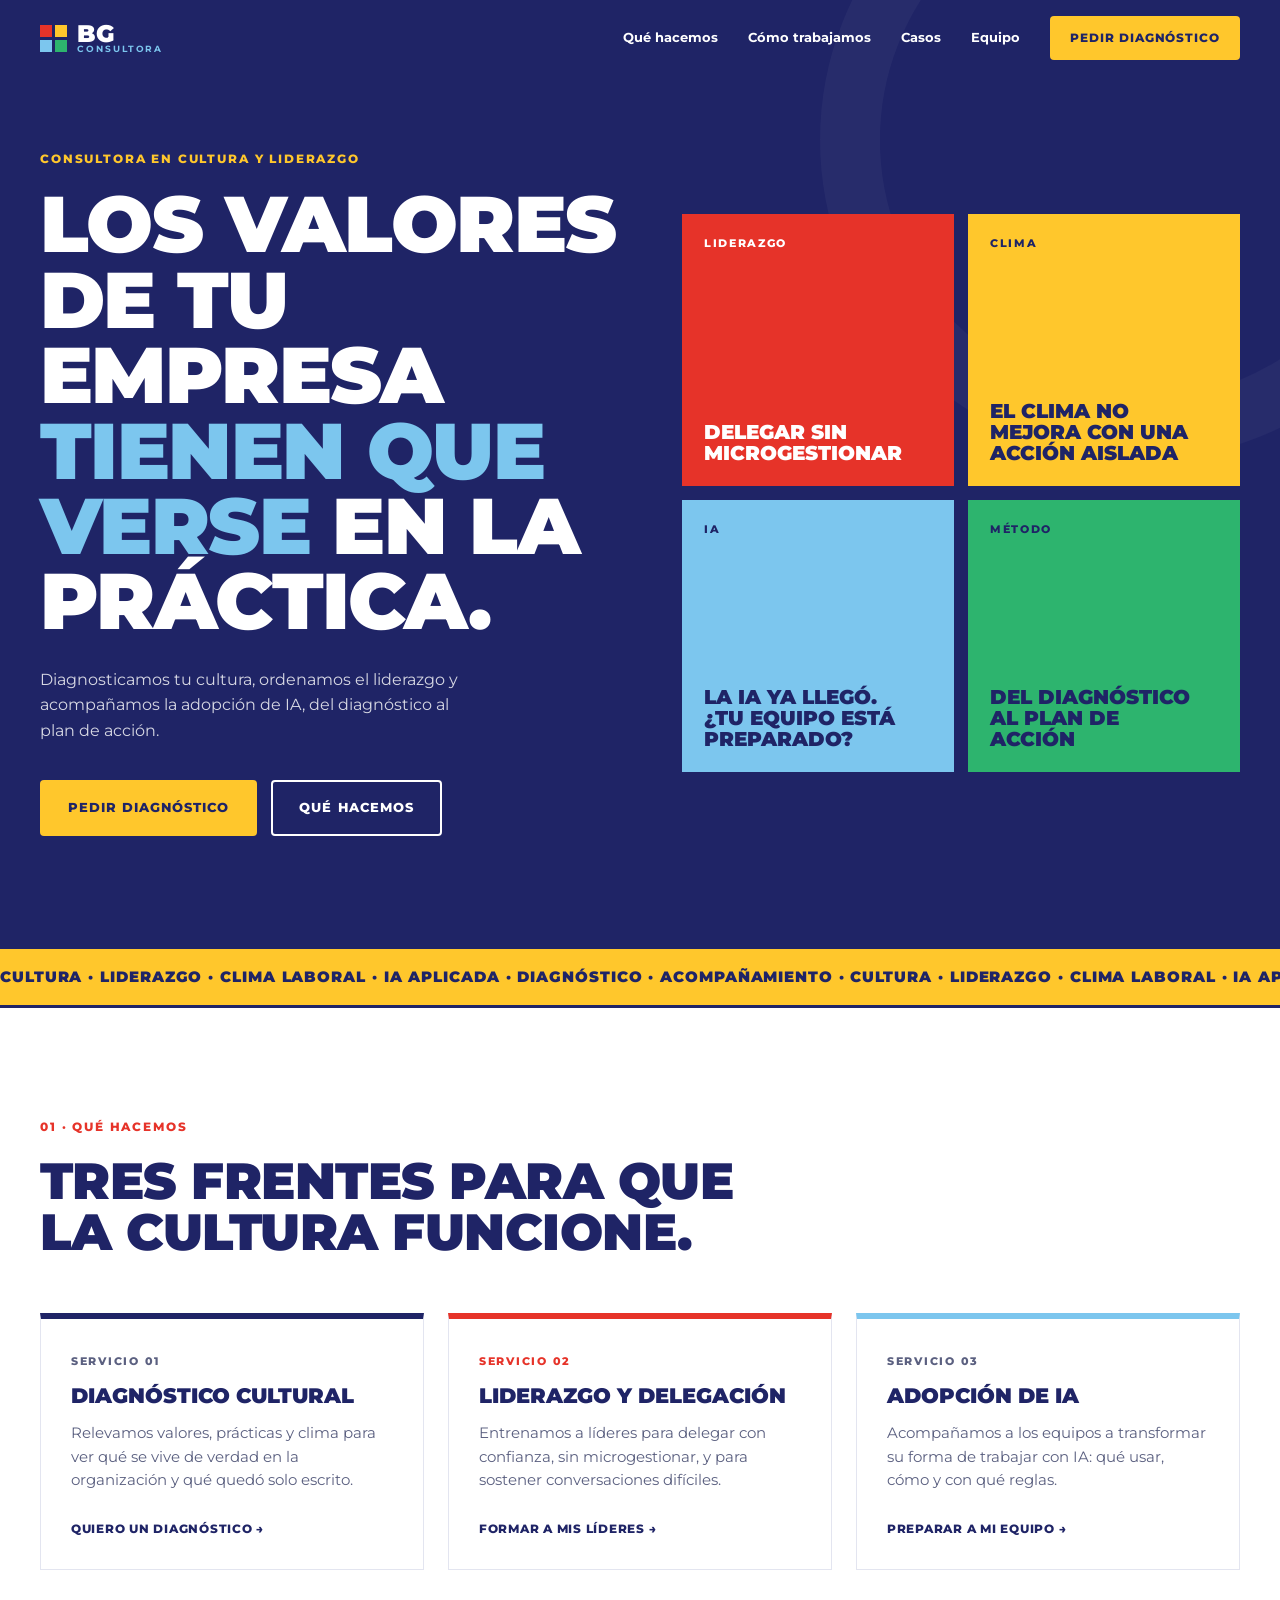
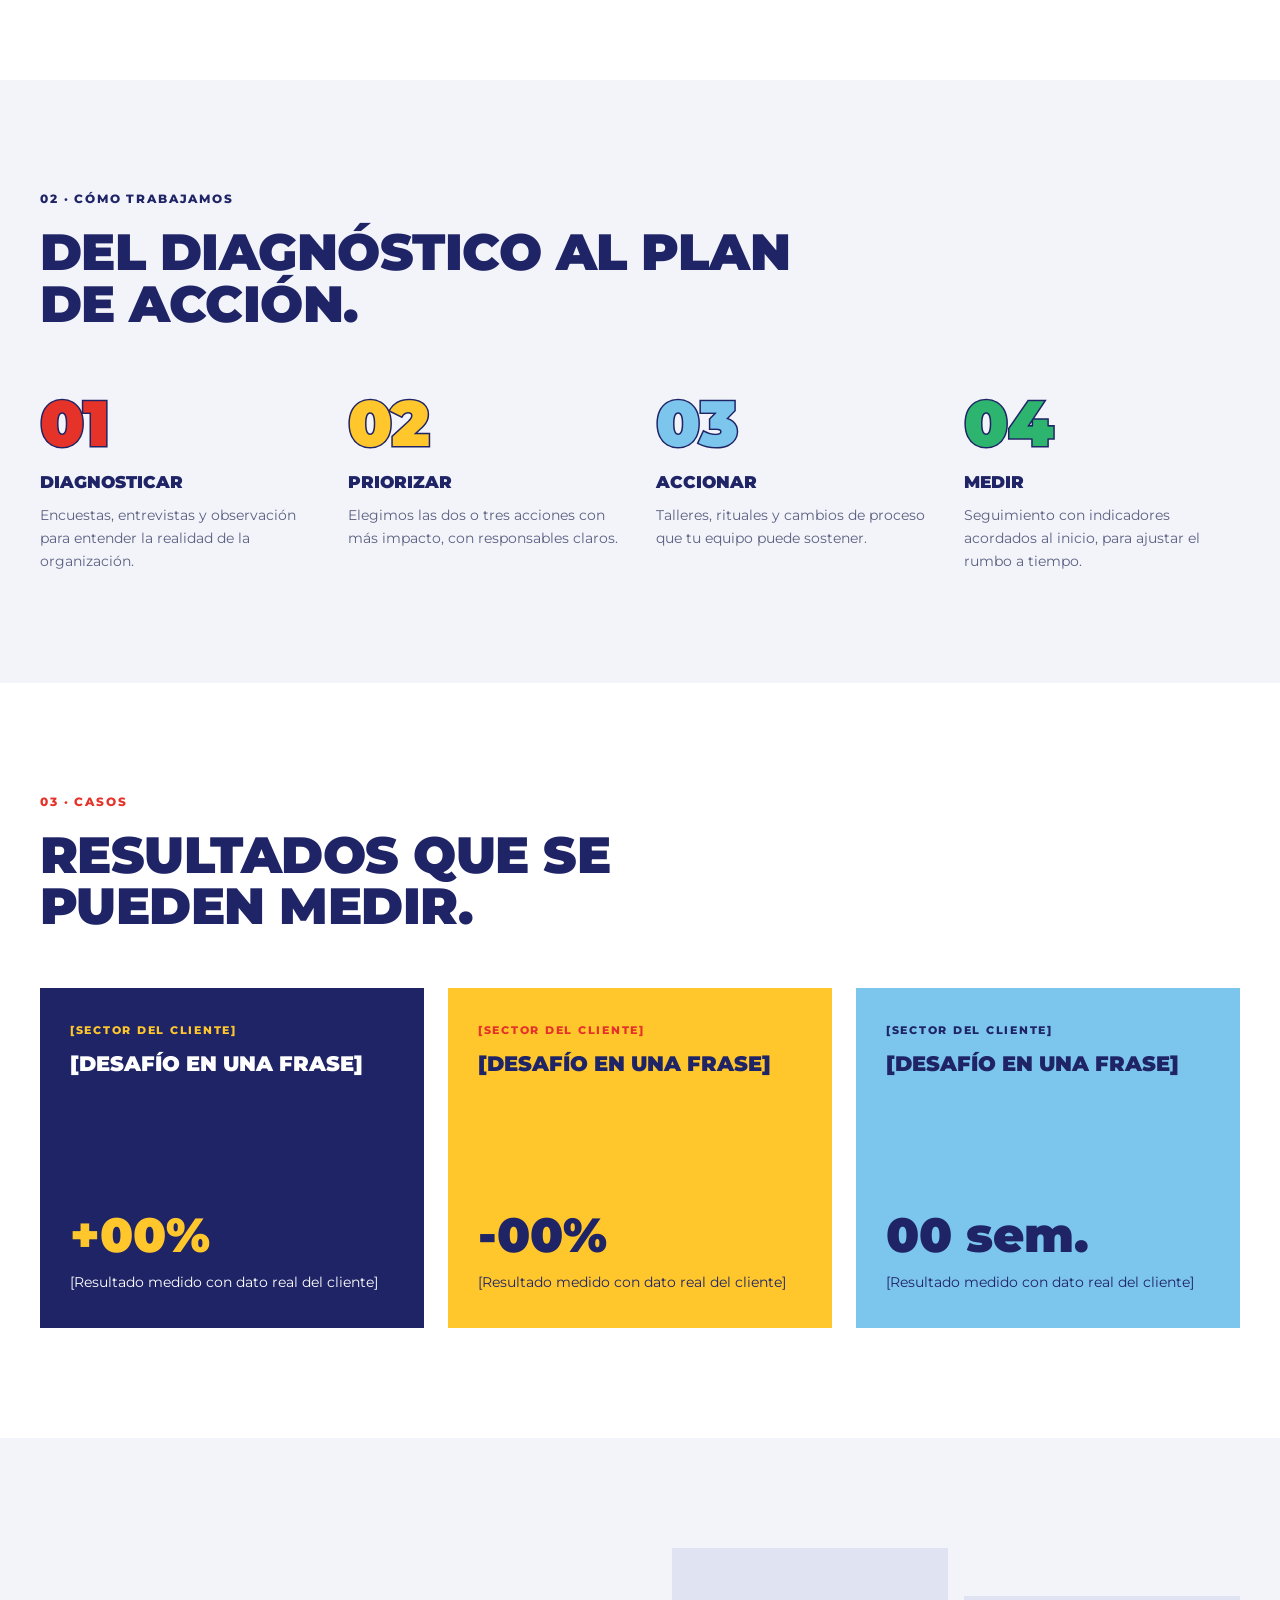
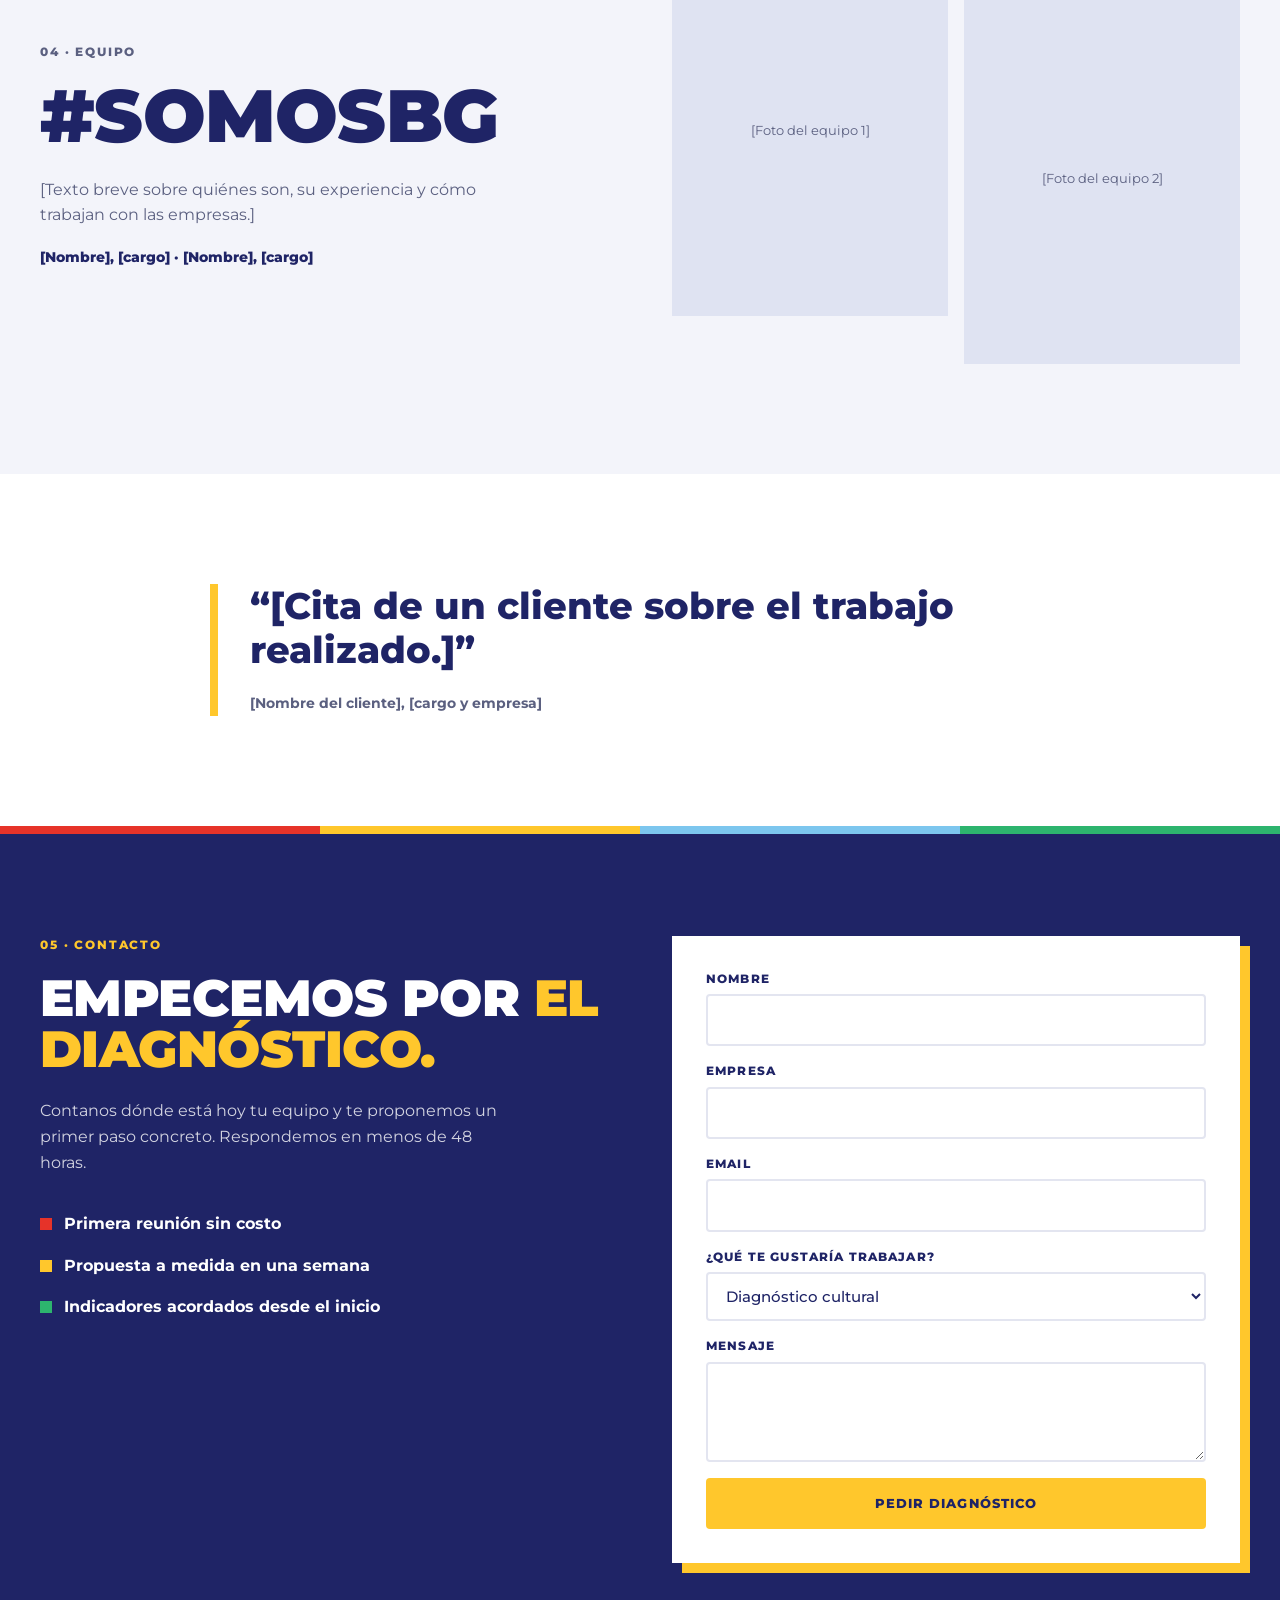
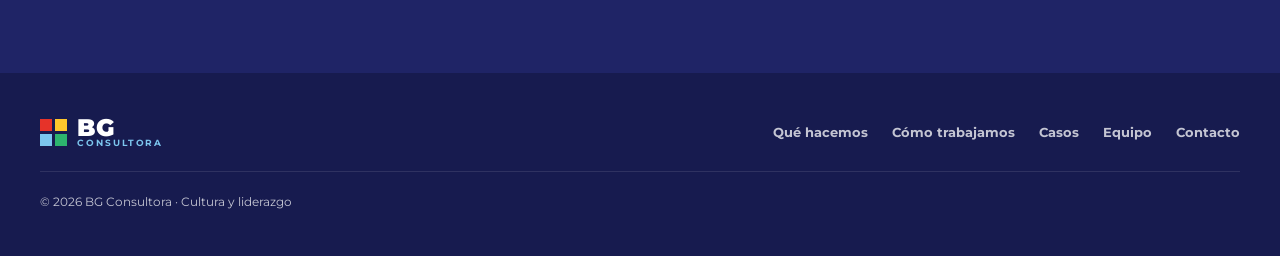
==== index.html @ 2b496115 "Agregar landing de BG Consultora Co-Authored-By: Claude Opus 5.5 <noreply@anthropic.com> Claude-Sess" ====
<!doctype html>
<html lang="es">
<head>
<meta charset="utf-8">
<meta name="viewport" content="width=device-width, initial-scale=1">
<title>BG Consultora · Cultura y Liderazgo</title>
<meta name="description" content="Diagnosticamos tu cultura, ordenamos el liderazgo y acompañamos la adopción de IA, del diagnóstico al plan de acción.">
<link rel="preconnect" href="https://fonts.googleapis.com">
<link rel="preconnect" href="https://fonts.gstatic.com" crossorigin>
<link href="https://fonts.googleapis.com/css2?family=Montserrat:wght@400;500;600;700;800;900&display=swap" rel="stylesheet">
<link rel="stylesheet" href="styles.css">
</head>
<body>

<header class="nav" id="nav">
  <div class="wrap nav__inner">
    <a href="#top" class="logo" aria-label="BG Consultora, inicio">
      <span class="logo__mark"><i class="r"></i><i class="y"></i><i class="b"></i><i class="g"></i></span>
      <span class="logo__text">BG<small>consultora</small></span>
    </a>
    <nav class="nav__links" id="menu">
      <a href="#servicios">Qué hacemos</a>
      <a href="#metodo">Cómo trabajamos</a>
      <a href="#casos">Casos</a>
      <a href="#equipo">Equipo</a>
      <a href="#contacto" class="btn btn--yellow btn--sm">Pedir diagnóstico</a>
    </nav>
    <button class="nav__toggle" id="toggle" aria-label="Abrir menú" aria-expanded="false"><span></span><span></span></button>
  </div>
</header>

<main id="top">

  <!-- HERO -->
  <section class="hero">
    <div class="wrap hero__grid">
      <div class="hero__copy">
        <p class="eyebrow eyebrow--yellow reveal">Consultora en cultura y liderazgo</p>
        <h1 class="hero__title reveal">Los valores de tu empresa <span class="sky">tienen que verse</span> en la práctica.</h1>
        <p class="hero__lead reveal">Diagnosticamos tu cultura, ordenamos el liderazgo y acompañamos la adopción de IA, del diagnóstico al plan de acción.</p>
        <div class="hero__ctas reveal">
          <a href="#contacto" class="btn btn--yellow">Pedir diagnóstico</a>
          <a href="#servicios" class="btn btn--ghost">Qué hacemos</a>
        </div>
      </div>
      <div class="tiles">
        <a href="#servicios" class="tile tile--red reveal"><span class="tile__tag">Liderazgo</span><strong>Delegar sin microgestionar</strong></a>
        <a href="#servicios" class="tile tile--yellow reveal"><span class="tile__tag">Clima</span><strong>El clima no mejora con una acción aislada</strong></a>
        <a href="#servicios" class="tile tile--sky reveal"><span class="tile__tag">IA</span><strong>La IA ya llegó. ¿Tu equipo está preparado?</strong></a>
        <a href="#metodo" class="tile tile--green reveal"><span class="tile__tag">Método</span><strong>Del diagnóstico al plan de acción</strong></a>
      </div>
    </div>
  </section>

  <!-- MARQUEE -->
  <div class="marquee" aria-hidden="true">
    <div class="marquee__track">
      <span>Cultura · Liderazgo · Clima laboral · IA aplicada · Diagnóstico · Acompañamiento ·&nbsp;</span>
      <span>Cultura · Liderazgo · Clima laboral · IA aplicada · Diagnóstico · Acompañamiento ·&nbsp;</span>
      <span>Cultura · Liderazgo · Clima laboral · IA aplicada · Diagnóstico · Acompañamiento ·&nbsp;</span>
      <span>Cultura · Liderazgo · Clima laboral · IA aplicada · Diagnóstico · Acompañamiento ·&nbsp;</span>
    </div>
  </div>

  <!-- SERVICIOS -->
  <section class="section" id="servicios">
    <div class="wrap">
      <p class="eyebrow eyebrow--red reveal">01 · Qué hacemos</p>
      <h2 class="h2 reveal">Tres frentes para que<br>la cultura funcione.</h2>
      <div class="services">
        <article class="service service--navy reveal">
          <span class="service__num">Servicio 01</span>
          <h3>Diagnóstico cultural</h3>
          <p>Relevamos valores, prácticas y clima para ver qué se vive de verdad en la organización y qué quedó solo escrito.</p>
          <a href="#contacto" class="service__link">Quiero un diagnóstico →</a>
        </article>
        <article class="service service--red reveal">
          <span class="service__num">Servicio 02</span>
          <h3>Liderazgo y delegación</h3>
          <p>Entrenamos a líderes para delegar con confianza, sin microgestionar, y para sostener conversaciones difíciles.</p>
          <a href="#contacto" class="service__link">Formar a mis líderes →</a>
        </article>
        <article class="service service--sky reveal">
          <span class="service__num">Servicio 03</span>
          <h3>Adopción de IA</h3>
          <p>Acompañamos a los equipos a transformar su forma de trabajar con IA: qué usar, cómo y con qué reglas.</p>
          <a href="#contacto" class="service__link">Preparar a mi equipo →</a>
        </article>
      </div>
    </div>
  </section>

  <!-- MÉTODO -->
  <section class="section section--tint" id="metodo">
    <div class="wrap">
      <p class="eyebrow eyebrow--navy reveal">02 · Cómo trabajamos</p>
      <h2 class="h2 reveal">Del diagnóstico al plan<br>de acción.</h2>
      <ol class="steps">
        <li class="step reveal"><span class="step__n n-red">01</span><h3>Diagnosticar</h3><p>Encuestas, entrevistas y observación para entender la realidad de la organización.</p></li>
        <li class="step reveal"><span class="step__n n-yellow">02</span><h3>Priorizar</h3><p>Elegimos las dos o tres acciones con más impacto, con responsables claros.</p></li>
        <li class="step reveal"><span class="step__n n-sky">03</span><h3>Accionar</h3><p>Talleres, rituales y cambios de proceso que tu equipo puede sostener.</p></li>
        <li class="step reveal"><span class="step__n n-green">04</span><h3>Medir</h3><p>Seguimiento con indicadores acordados al inicio, para ajustar el rumbo a tiempo.</p></li>
      </ol>
    </div>
  </section>

  <!-- CASOS -->
  <section class="section" id="casos">
    <div class="wrap">
      <p class="eyebrow eyebrow--red reveal">03 · Casos</p>
      <h2 class="h2 reveal">Resultados que se<br>pueden medir.</h2>
      <div class="cases">
        <article class="case case--navy reveal">
          <span class="case__tag">[Sector del cliente]</span>
          <h3>[Desafío en una frase]</h3>
          <p class="case__stat">+00%</p>
          <p>[Resultado medido con dato real del cliente]</p>
        </article>
        <article class="case case--yellow reveal">
          <span class="case__tag">[Sector del cliente]</span>
          <h3>[Desafío en una frase]</h3>
          <p class="case__stat">-00%</p>
          <p>[Resultado medido con dato real del cliente]</p>
        </article>
        <article class="case case--sky reveal">
          <span class="case__tag">[Sector del cliente]</span>
          <h3>[Desafío en una frase]</h3>
          <p class="case__stat">00 sem.</p>
          <p>[Resultado medido con dato real del cliente]</p>
        </article>
      </div>
    </div>
  </section>

  <!-- EQUIPO -->
  <section class="section section--tint" id="equipo">
    <div class="wrap team">
      <div class="team__copy">
        <p class="eyebrow eyebrow--red reveal">04 · Equipo</p>
        <h2 class="h2 h2--xl reveal">#SomosBG</h2>
        <p class="reveal">[Texto breve sobre quiénes son, su experiencia y cómo trabajan con las empresas.]</p>
        <p class="team__names reveal">[Nombre], [cargo] · [Nombre], [cargo]</p>
      </div>
      <div class="team__photos">
        <figure class="photo reveal"><span>[Foto del equipo 1]</span><figcaption><b>[Nombre]</b>[Cargo]</figcaption></figure>
        <figure class="photo photo--offset reveal"><span>[Foto del equipo 2]</span><figcaption><b>[Nombre]</b>[Cargo]</figcaption></figure>
      </div>
    </div>
  </section>

  <!-- CITA -->
  <section class="section quote">
    <div class="wrap wrap--narrow">
      <blockquote class="reveal">
        <p>“[Cita de un cliente sobre el trabajo realizado.]”</p>
        <cite>[Nombre del cliente], [cargo y empresa]</cite>
      </blockquote>
    </div>
  </section>

  <!-- CONTACTO -->
  <section class="cta" id="contacto">
    <div class="wrap cta__grid">
      <div>
        <p class="eyebrow eyebrow--yellow reveal">05 · Contacto</p>
        <h2 class="h2 h2--light reveal">Empecemos por <span class="yellow">el diagnóstico.</span></h2>
        <p class="cta__lead reveal">Contanos dónde está hoy tu equipo y te proponemos un primer paso concreto. Respondemos en menos de 48 horas.</p>
        <ul class="cta__list reveal">
          <li><i class="dot r"></i>Primera reunión sin costo</li>
          <li><i class="dot y"></i>Propuesta a medida en una semana</li>
          <li><i class="dot g"></i>Indicadores acordados desde el inicio</li>
        </ul>
      </div>
      <form class="form reveal" id="form">
        <label>Nombre<input name="nombre" required autocomplete="name"></label>
        <label>Empresa<input name="empresa" autocomplete="organization"></label>
        <label>Email<input type="email" name="email" required autocomplete="email"></label>
        <label>¿Qué te gustaría trabajar?
          <select name="tema">
            <option>Diagnóstico cultural</option>
            <option>Liderazgo y delegación</option>
            <option>Adopción de IA</option>
            <option>Todavía no lo sé</option>
          </select>
        </label>
        <label>Mensaje<textarea name="mensaje" rows="3"></textarea></label>
        <button class="btn btn--yellow btn--block" type="submit">Pedir diagnóstico</button>
        <p class="form__ok" id="ok" hidden>¡Gracias! Te escribimos a la brevedad.</p>
      </form>
    </div>
  </section>
</main>

<footer class="footer">
  <div class="wrap footer__inner">
    <a href="#top" class="logo logo--light">
      <span class="logo__mark"><i class="r"></i><i class="y"></i><i class="b"></i><i class="g"></i></span>
      <span class="logo__text">BG<small>consultora</small></span>
    </a>
    <nav class="footer__links">
      <a href="#servicios">Qué hacemos</a>
      <a href="#metodo">Cómo trabajamos</a>
      <a href="#casos">Casos</a>
      <a href="#equipo">Equipo</a>
      <a href="#contacto">Contacto</a>
    </nav>
    <p class="footer__copy">© <span id="y"></span> BG Consultora · Cultura y liderazgo</p>
  </div>
</footer>

<script src="main.js"></script>
</body>
</html>
---- styles.css ----
:root {
  --navy: #1f2466;
  --navy-2: #2a3080;
  --red: #e63329;
  --yellow: #ffc72c;
  --sky: #7cc6ee;
  --green: #2db46e;
  --tint: #f3f4fa;
  --ink: #1f2466;
  --muted: #5b6080;
  --line: #e3e5f0;
  --white: #fff;
  --radius: 4px;
  --font: "Montserrat", system-ui, -apple-system, "Segoe UI", sans-serif;
}

* { box-sizing: border-box; margin: 0; padding: 0; }
html { scroll-behavior: smooth; scroll-padding-top: 80px; }
body { font-family: var(--font); color: var(--ink); background: var(--white); line-height: 1.6; -webkit-font-smoothing: antialiased; }
img { max-width: 100%; display: block; }
a { color: inherit; text-decoration: none; }
ol, ul { list-style: none; }

.wrap { width: min(1200px, 100% - 32px); margin-inline: auto; }
.wrap--narrow { width: min(860px, 100% - 32px); }

/* ---------- type ---------- */
.eyebrow { font-size: .72rem; font-weight: 800; letter-spacing: .16em; text-transform: uppercase; margin-bottom: 18px; }
.eyebrow--yellow { color: var(--yellow); }
.eyebrow--red { color: var(--red); }
.eyebrow--navy { color: var(--navy); }
.h2 { font-weight: 900; text-transform: uppercase; font-size: clamp(1.9rem, 4.2vw, 3.2rem); line-height: 1; letter-spacing: -.01em; margin-bottom: 56px; }
.h2--xl { font-size: clamp(2.6rem, 6vw, 4.6rem); margin-bottom: 24px; }
.h2--light { color: var(--white); margin-bottom: 24px; }
.sky { color: var(--sky); }
.yellow { color: var(--yellow); }

/* ---------- buttons ---------- */
.btn { display: inline-flex; align-items: center; justify-content: center; gap: 8px; font-family: inherit; font-weight: 800; font-size: .8rem; letter-spacing: .08em; text-transform: uppercase; padding: 16px 26px; border: 2px solid transparent; border-radius: var(--radius); cursor: pointer; transition: transform .2s, box-shadow .2s, background .2s, color .2s; }
.btn--yellow { background: var(--yellow); color: var(--navy); }
.btn--yellow:hover { transform: translate(-3px, -3px); box-shadow: 4px 4px 0 var(--red); }
.btn--ghost { border-color: var(--white); color: var(--white); }
.btn--ghost:hover { background: var(--white); color: var(--navy); }
.btn--sm { padding: 11px 18px; font-size: .72rem; }
.btn--block { width: 100%; }

/* ---------- nav ---------- */
.nav { position: fixed; inset: 0 0 auto; z-index: 50; transition: background .3s, box-shadow .3s; }
.nav.is-scrolled { background: rgba(31, 36, 102, .96); backdrop-filter: blur(8px); box-shadow: 0 6px 24px rgba(0,0,0,.15); }
.nav__inner { display: flex; align-items: center; justify-content: space-between; height: 76px; }
.nav__links { display: flex; align-items: center; gap: 30px; }
.nav__links a:not(.btn) { color: var(--white); font-weight: 700; font-size: .82rem; position: relative; }
.nav__links a:not(.btn)::after { content: ""; position: absolute; left: 0; bottom: -6px; height: 3px; width: 0; background: var(--yellow); transition: width .25s; }
.nav__links a:not(.btn):hover::after { width: 100%; }
.nav__toggle { display: none; background: none; border: 0; width: 40px; height: 40px; cursor: pointer; position: relative; }
.nav__toggle span { position: absolute; left: 8px; right: 8px; height: 3px; background: var(--white); transition: transform .25s, top .25s; }
.nav__toggle span:first-child { top: 14px; }
.nav__toggle span:last-child { top: 23px; }
.nav__toggle[aria-expanded="true"] span:first-child { top: 18px; transform: rotate(45deg); }
.nav__toggle[aria-expanded="true"] span:last-child { top: 18px; transform: rotate(-45deg); }

/* ---------- logo ---------- */
.logo { display: inline-flex; align-items: center; gap: 10px; color: var(--white); }
.logo__mark { display: grid; grid-template-columns: repeat(2, 12px); gap: 3px; }
.logo__mark i { width: 12px; height: 12px; display: block; }
.r { background: var(--red); } .y { background: var(--yellow); } .b { background: var(--sky); } .g { background: var(--green); }
.logo__text { font-weight: 900; font-size: 1.5rem; line-height: .9; letter-spacing: -.02em; display: flex; flex-direction: column; }
.logo__text small { font-size: .55rem; font-weight: 700; letter-spacing: .22em; text-transform: uppercase; color: var(--sky); }

/* ---------- hero ---------- */
.hero { background: var(--navy); color: var(--white); padding: 150px 0 110px; position: relative; overflow: hidden; }
.hero::before { content: ""; position: absolute; right: -180px; top: -180px; width: 520px; height: 520px; border-radius: 50%; border: 60px solid rgba(255,255,255,.035); }
.hero__grid { display: grid; grid-template-columns: 1.05fr 1fr; gap: 56px; align-items: center; position: relative; }
.hero__title { font-weight: 900; text-transform: uppercase; font-size: clamp(2.6rem, 6.2vw, 5.4rem); line-height: .95; letter-spacing: -.02em; margin-bottom: 28px; }
.hero__lead { max-width: 440px; color: rgba(255,255,255,.82); font-size: 1rem; margin-bottom: 36px; }
.hero__ctas { display: flex; flex-wrap: wrap; gap: 14px; }

.tiles { display: grid; grid-template-columns: 1fr 1fr; gap: 14px; }
.tile { aspect-ratio: 1; padding: 22px; display: flex; flex-direction: column; justify-content: space-between; transition: transform .3s cubic-bezier(.2,.8,.2,1), box-shadow .3s; }
.tile:hover { transform: translate(-6px, -6px); box-shadow: 6px 6px 0 rgba(255,255,255,.9); }
.tile__tag { font-size: .66rem; font-weight: 800; letter-spacing: .16em; text-transform: uppercase; }
.tile strong { font-weight: 900; text-transform: uppercase; font-size: clamp(.95rem, 1.6vw, 1.3rem); line-height: 1.02; max-width: 15ch; }
.tile--red { background: var(--red); color: var(--white); }
.tile--yellow { background: var(--yellow); color: var(--navy); }
.tile--sky { background: var(--sky); color: var(--navy); }
.tile--green { background: var(--green); color: var(--navy); }

/* ---------- marquee ---------- */
.marquee { background: var(--yellow); color: var(--navy); overflow: hidden; padding: 16px 0; border-block: 3px solid var(--navy); }
.marquee__track { display: flex; width: max-content; animation: marquee 32s linear infinite; }
.marquee__track span { font-weight: 900; text-transform: uppercase; font-size: .95rem; letter-spacing: .06em; white-space: nowrap; }
@keyframes marquee { to { transform: translateX(-50%); } }

/* ---------- sections ---------- */
.section { padding: 110px 0; }
.section--tint { background: var(--tint); }

/* services */
.services { display: grid; grid-template-columns: repeat(3, 1fr); gap: 24px; }
.service { background: var(--white); border: 1px solid var(--line); border-top: 6px solid; padding: 34px 30px 30px; display: flex; flex-direction: column; transition: transform .3s, box-shadow .3s; }
.service:hover { transform: translateY(-6px); box-shadow: 0 18px 40px rgba(31,36,102,.12); }
.service--navy { border-top-color: var(--navy); }
.service--red { border-top-color: var(--red); }
.service--sky { border-top-color: var(--sky); }
.service__num { font-size: .68rem; font-weight: 800; letter-spacing: .16em; text-transform: uppercase; color: var(--muted); margin-bottom: 14px; }
.service--red .service__num { color: var(--red); }
.service h3 { font-weight: 900; text-transform: uppercase; font-size: 1.3rem; line-height: 1.05; margin-bottom: 16px; }
.service p { color: var(--muted); font-size: .92rem; flex: 1; }
.service__link { margin-top: 26px; font-weight: 800; font-size: .78rem; letter-spacing: .06em; text-transform: uppercase; }
.service__link:hover { color: var(--red); }

/* steps */
.steps { display: grid; grid-template-columns: repeat(4, 1fr); gap: 32px; counter-reset: s; }
.step { position: relative; padding-top: 6px; }
.step__n { display: block; font-weight: 900; font-size: clamp(3rem, 5vw, 4.4rem); line-height: 1; margin-bottom: 14px; -webkit-text-stroke: 3px var(--navy); paint-order: stroke fill; }
.n-red { color: var(--red); } .n-yellow { color: var(--yellow); } .n-sky { color: var(--sky); } .n-green { color: var(--green); }
.step h3 { font-weight: 900; text-transform: uppercase; font-size: 1.05rem; margin-bottom: 8px; }
.step p { color: var(--muted); font-size: .9rem; }

/* cases */
.cases { display: grid; grid-template-columns: repeat(3, 1fr); gap: 24px; }
.case { padding: 34px 30px; min-height: 340px; display: flex; flex-direction: column; transition: transform .3s; }
.case:hover { transform: rotate(-1deg) translateY(-6px); }
.case__tag { font-size: .68rem; font-weight: 800; letter-spacing: .16em; text-transform: uppercase; margin-bottom: 14px; }
.case h3 { font-weight: 900; text-transform: uppercase; font-size: 1.3rem; line-height: 1.05; }
.case__stat { font-weight: 900; font-size: 3rem; line-height: 1; margin: auto 0 12px; padding-top: 30px; }
.case p:last-child { font-size: .88rem; }
.case--navy { background: var(--navy); color: var(--white); }
.case--navy .case__tag, .case--navy .case__stat { color: var(--yellow); }
.case--yellow { background: var(--yellow); color: var(--navy); }
.case--yellow .case__tag { color: var(--red); }
.case--sky { background: var(--sky); color: var(--navy); }

/* team */
.team { display: grid; grid-template-columns: 1fr 1fr; gap: 64px; align-items: center; }
.team__copy p { color: var(--muted); max-width: 440px; }
.team__copy .team__names { color: var(--navy); font-weight: 800; font-size: .9rem; margin-top: 18px; }
.team__photos { display: grid; grid-template-columns: 1fr 1fr; gap: 16px; }
.photo { position: relative; aspect-ratio: 3 / 4; background: #dfe3f2; display: flex; align-items: flex-end; overflow: hidden; }
.photo > span { position: absolute; inset: 0; display: grid; place-items: center; color: var(--muted); font-size: .8rem; }
.photo figcaption { position: relative; width: 100%; background: var(--navy); color: var(--white); padding: 12px 14px; font-size: .78rem; display: flex; flex-direction: column; transform: translateY(100%); transition: transform .3s; }
.photo figcaption b { font-weight: 900; text-transform: uppercase; }
.photo:hover figcaption { transform: none; }
.photo--offset { margin-top: 48px; }

/* quote */
.quote { text-align: left; }
.quote blockquote { border-left: 8px solid var(--yellow); padding-left: 32px; }
.quote blockquote p { font-weight: 800; font-size: clamp(1.5rem, 3vw, 2.3rem); line-height: 1.2; margin-bottom: 18px; }
.quote cite { font-style: normal; font-weight: 700; font-size: .85rem; color: var(--muted); }

/* cta */
.cta { background: var(--navy); color: var(--white); padding: 110px 0; position: relative; overflow: hidden; }
.cta::after { content: ""; position: absolute; left: 0; right: 0; top: 0; height: 8px; background: linear-gradient(90deg, var(--red) 0 25%, var(--yellow) 25% 50%, var(--sky) 50% 75%, var(--green) 75%); }
.cta__grid { display: grid; grid-template-columns: 1fr 1fr; gap: 64px; align-items: start; }
.cta__lead { color: rgba(255,255,255,.8); max-width: 460px; margin-bottom: 28px; }
.cta__list li { display: flex; align-items: center; gap: 12px; font-weight: 700; padding: 8px 0; }
.dot { width: 12px; height: 12px; display: inline-block; flex: none; }
.form { background: var(--white); color: var(--navy); padding: 34px; display: grid; gap: 16px; box-shadow: 10px 10px 0 var(--yellow); }
.form label { display: grid; gap: 6px; font-size: .72rem; font-weight: 800; letter-spacing: .1em; text-transform: uppercase; }
.form input, .form select, .form textarea { font: inherit; font-size: .95rem; font-weight: 500; letter-spacing: 0; text-transform: none; color: var(--navy); padding: 12px 14px; border: 2px solid var(--line); border-radius: var(--radius); background: var(--white); transition: border-color .2s; width: 100%; }
.form input:focus, .form select:focus, .form textarea:focus { outline: none; border-color: var(--sky); }
.form textarea { resize: vertical; }
.form__ok { color: var(--green); font-weight: 800; text-align: center; }

/* footer */
.footer { background: #171b4f; color: rgba(255,255,255,.75); padding: 44px 0; }
.footer__inner { display: flex; flex-wrap: wrap; align-items: center; justify-content: space-between; gap: 24px; }
.footer__links { display: flex; flex-wrap: wrap; gap: 24px; font-weight: 700; font-size: .82rem; }
.footer__links a:hover { color: var(--yellow); }
.footer__copy { font-size: .78rem; width: 100%; border-top: 1px solid rgba(255,255,255,.1); padding-top: 20px; }

/* reveal */
.reveal { opacity: 0; transform: translateY(28px); transition: opacity .7s ease, transform .7s cubic-bezier(.2,.8,.2,1); }
.reveal.is-in { opacity: 1; transform: none; }
.no-js .reveal { opacity: 1; transform: none; }

/* ---------- responsive ---------- */
@media (max-width: 960px) {
  .hero__grid, .team, .cta__grid { grid-template-columns: 1fr; }
  .services, .cases { grid-template-columns: 1fr; }
  .steps { grid-template-columns: 1fr 1fr; }
  .case { min-height: 0; }
  .nav__toggle { display: block; }
  .nav__links { position: fixed; inset: 76px 0 auto; background: var(--navy); flex-direction: column; align-items: flex-start; gap: 22px; padding: 28px 16px 32px; transform: translateY(-120%); transition: transform .35s; box-shadow: 0 10px 30px rgba(0,0,0,.25); z-index: -1; }
  .nav__links.is-open { transform: none; }
  .nav { background: var(--navy); }
}
@media (max-width: 560px) {
  .hero { padding: 120px 0 72px; }
  .section, .cta { padding: 76px 0; }
  .steps { grid-template-columns: 1fr; }
  .tiles { gap: 10px; }
  .tile { padding: 14px; }
  .h2 { margin-bottom: 36px; }
  .h2 br { display: none; }
  .form { padding: 24px; box-shadow: 6px 6px 0 var(--yellow); }
  .photo--offset { margin-top: 28px; }
}
@media (prefers-reduced-motion: reduce) {
  html { scroll-behavior: auto; }
  .marquee__track { animation: none; }
  .reveal { opacity: 1; transform: none; transition: none; }
}
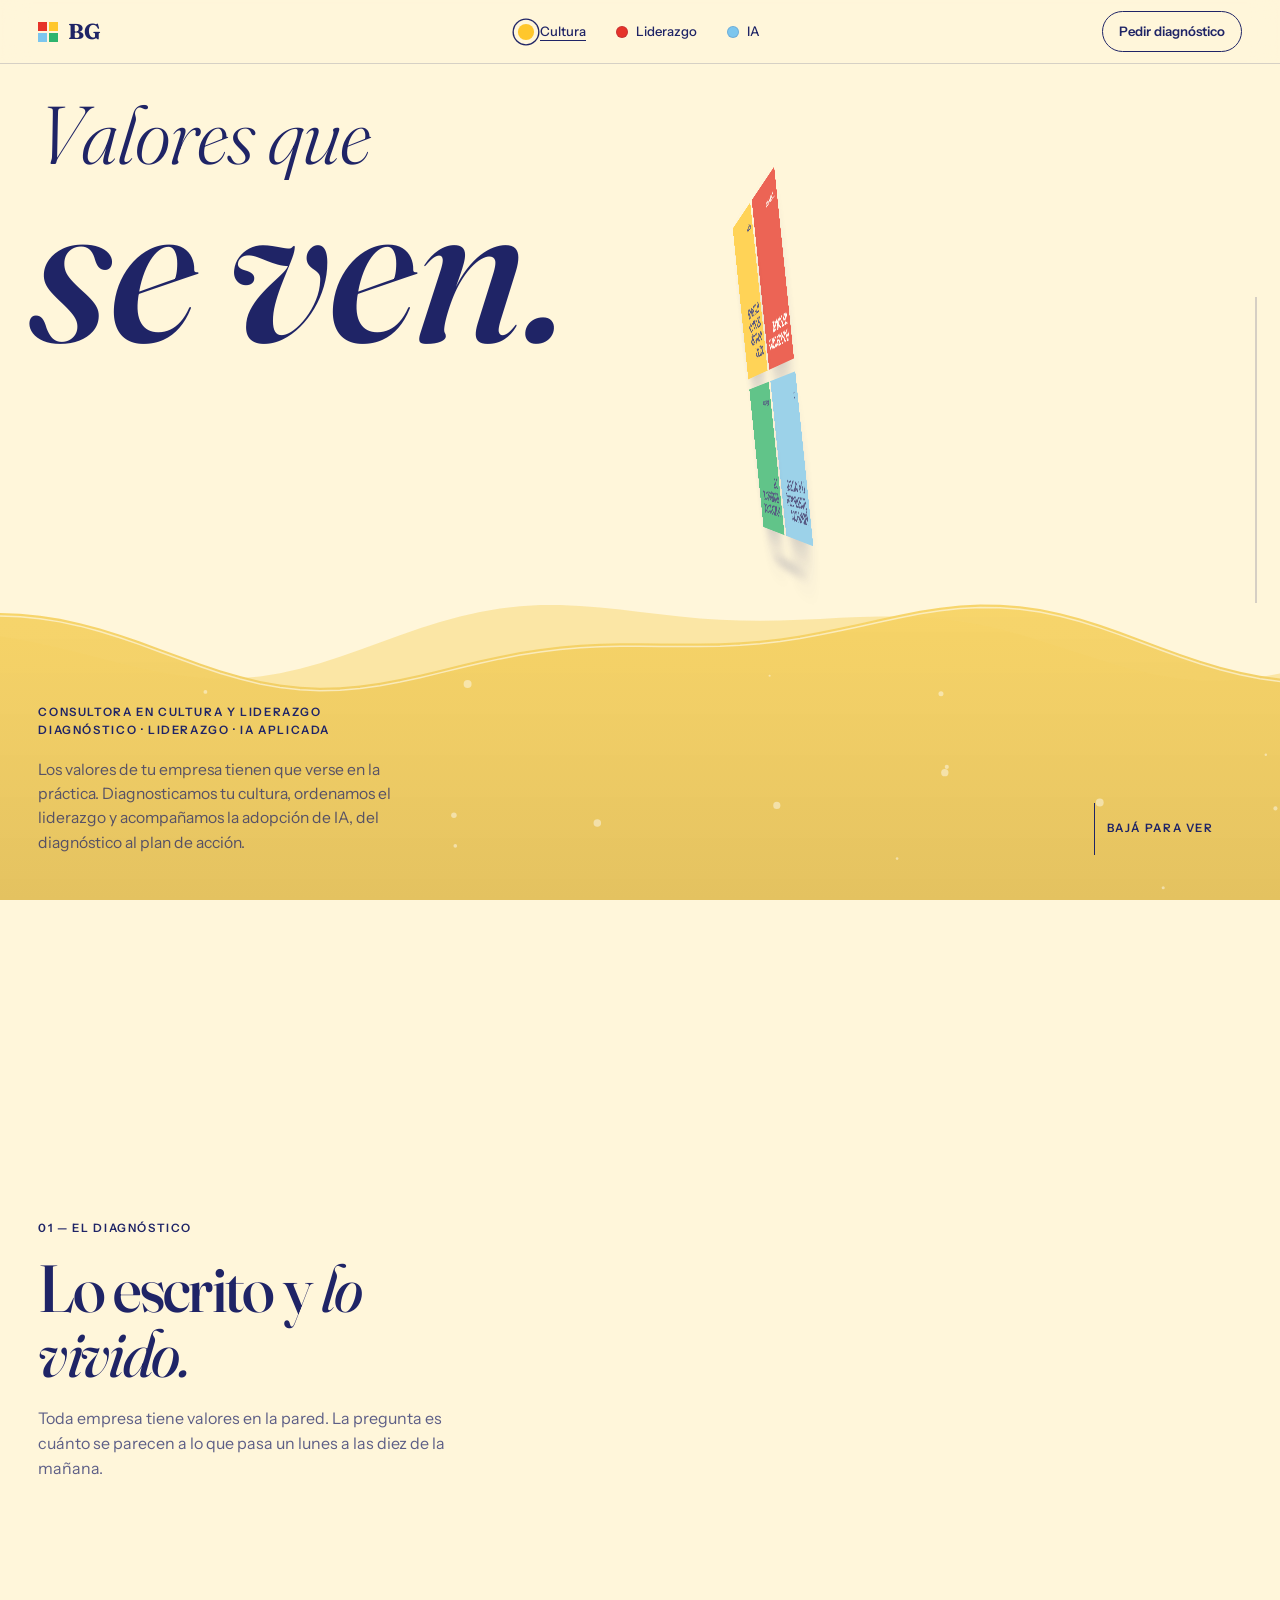
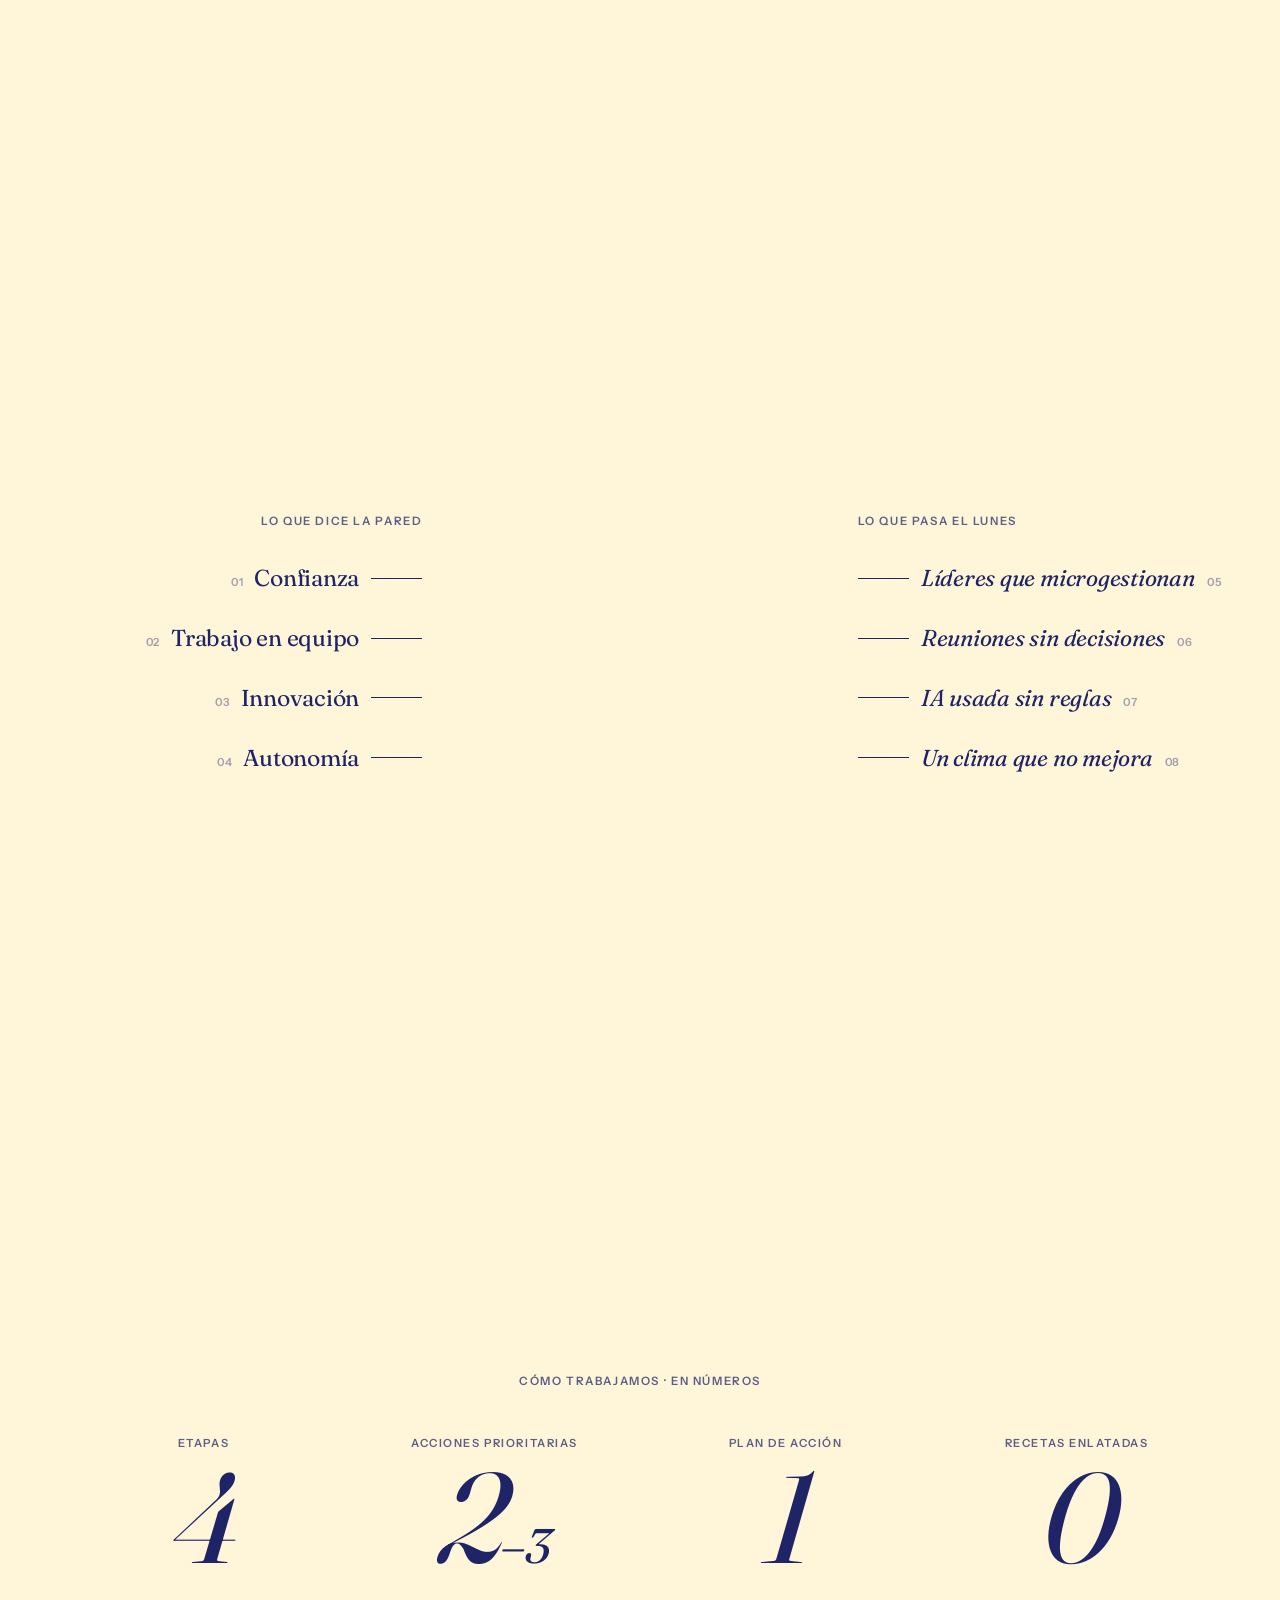
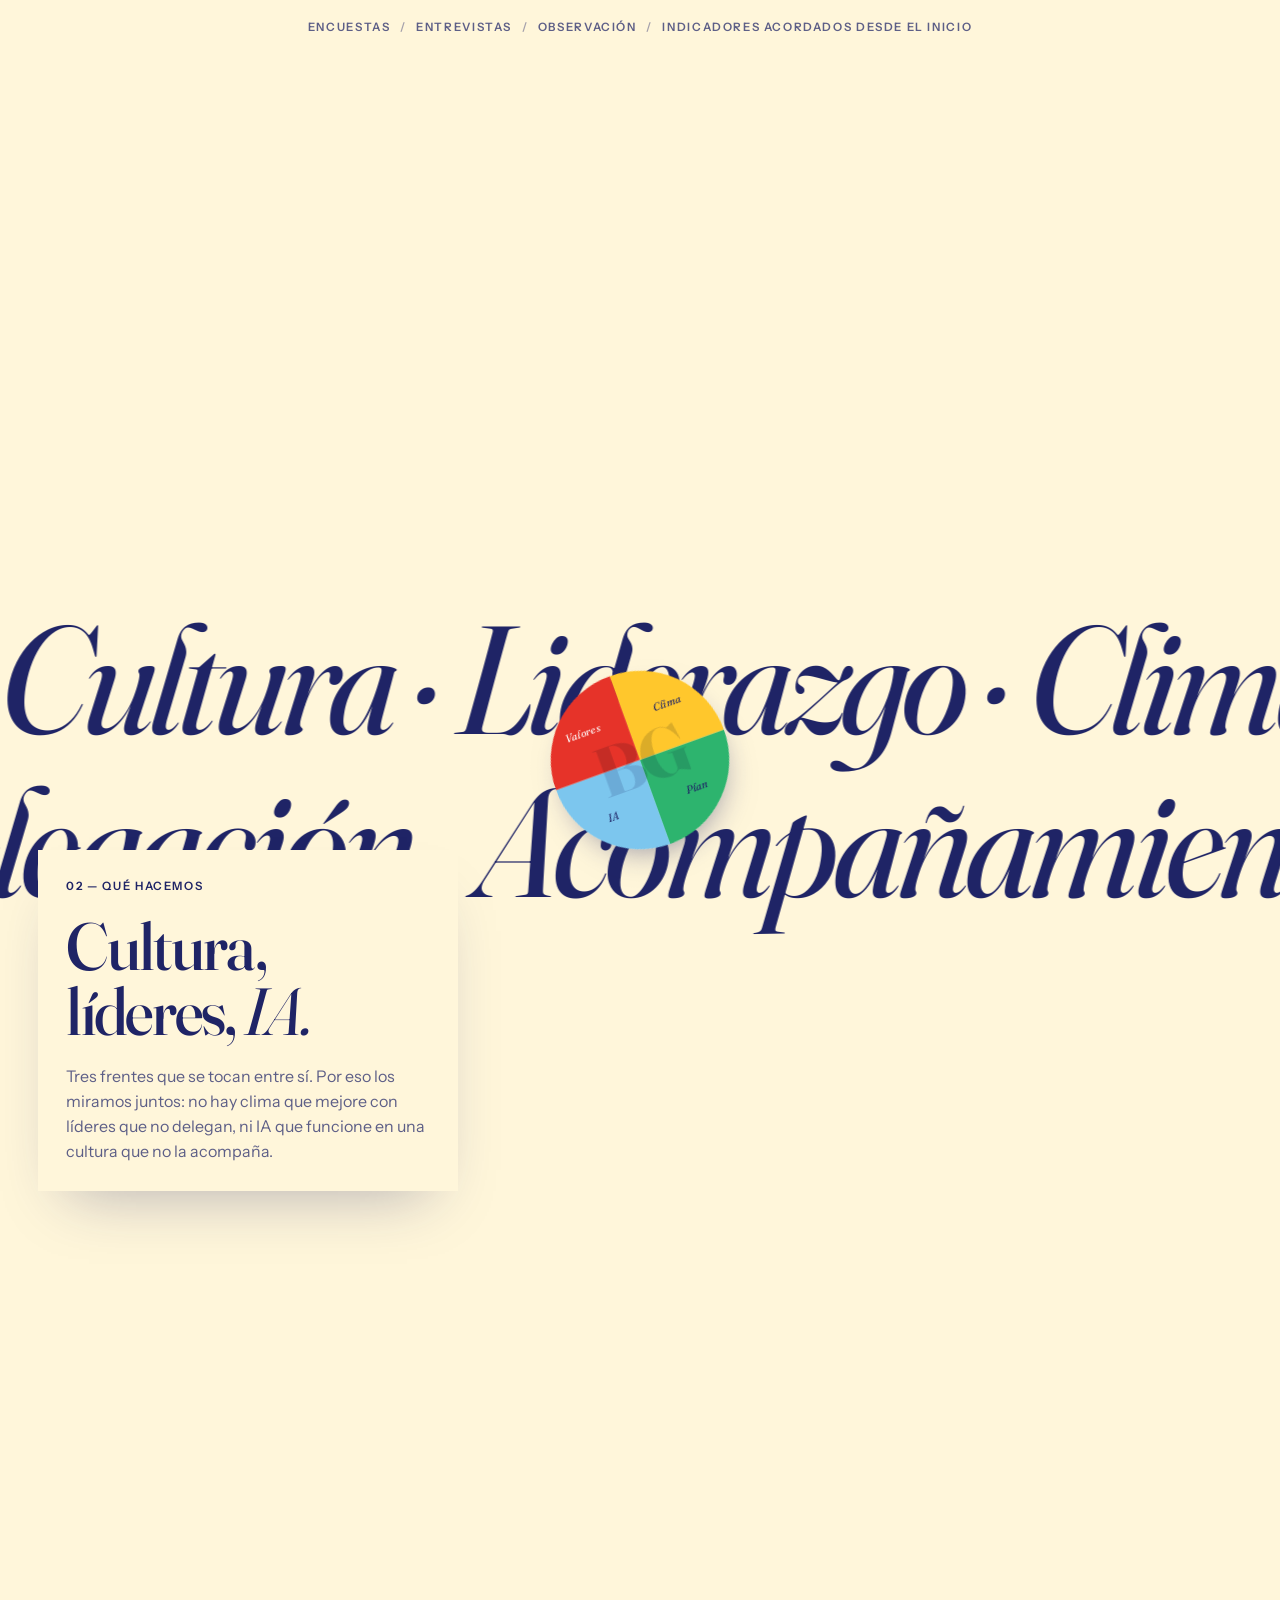
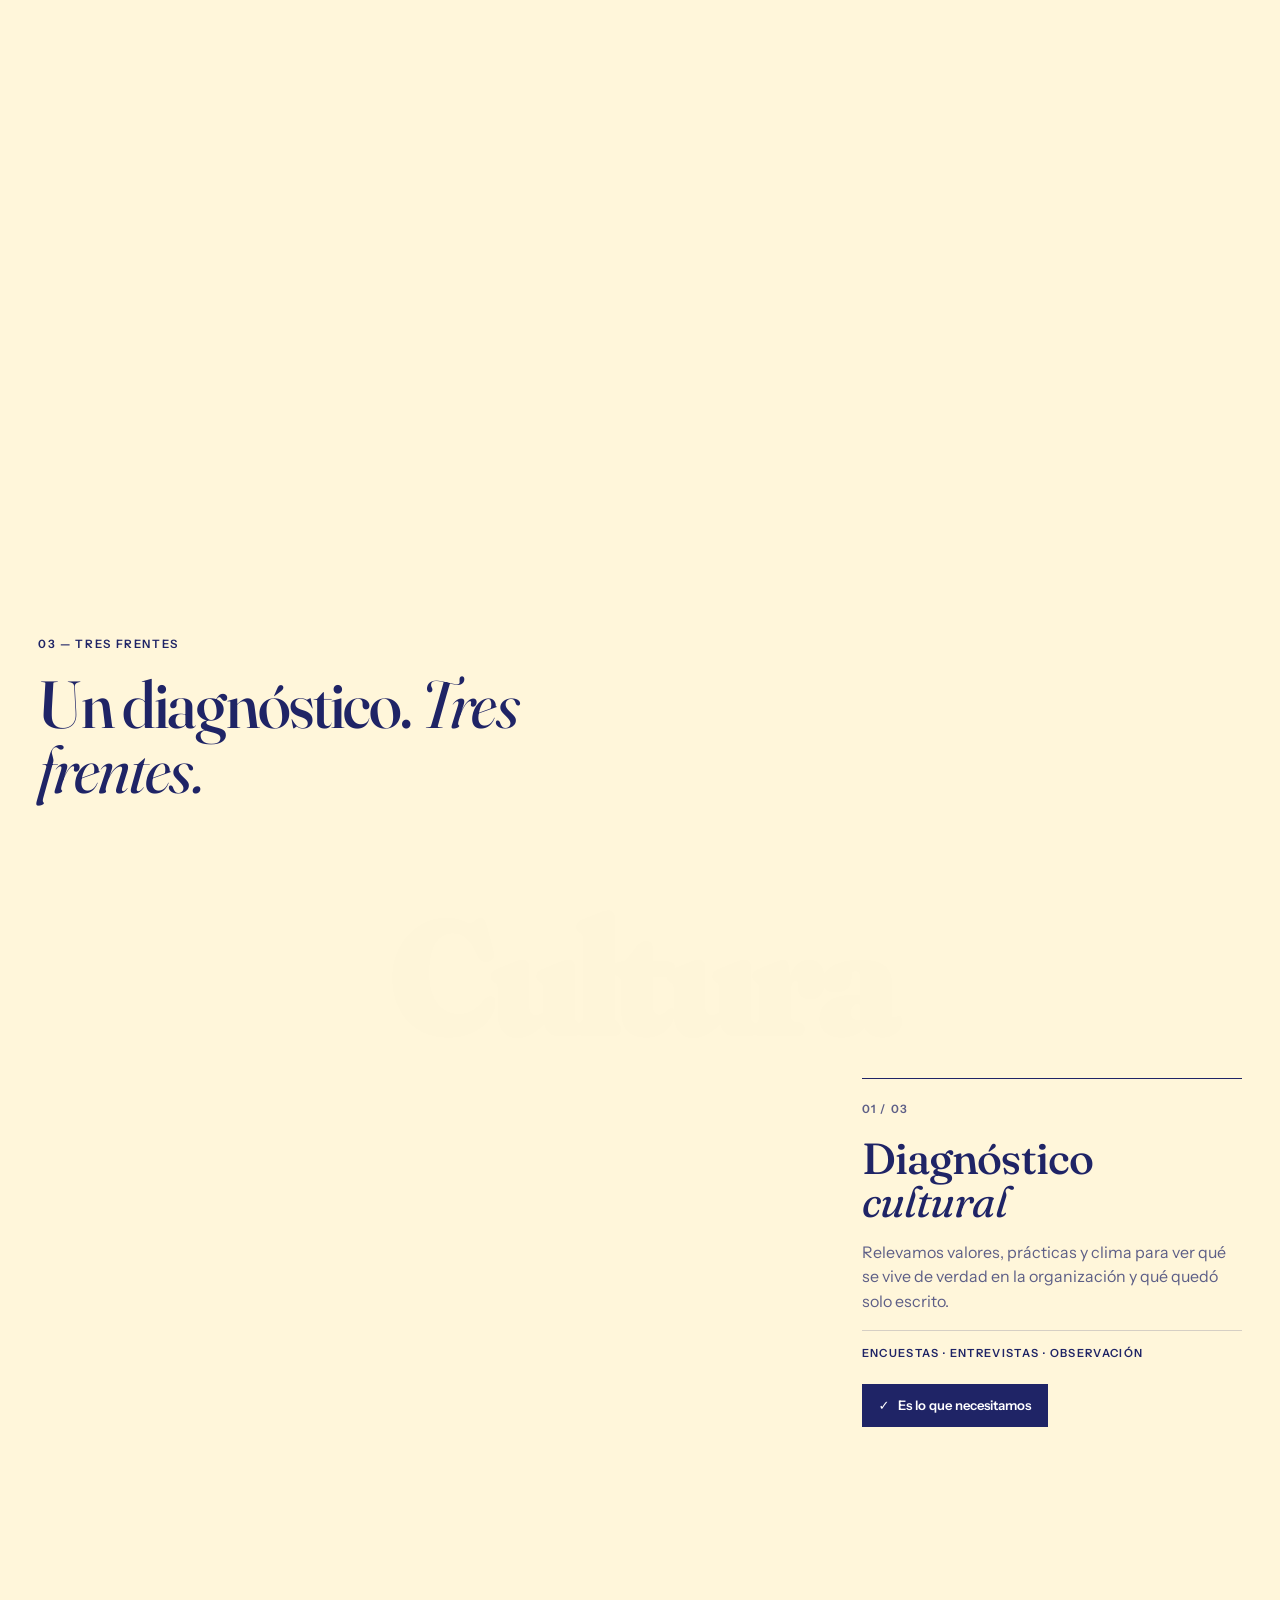
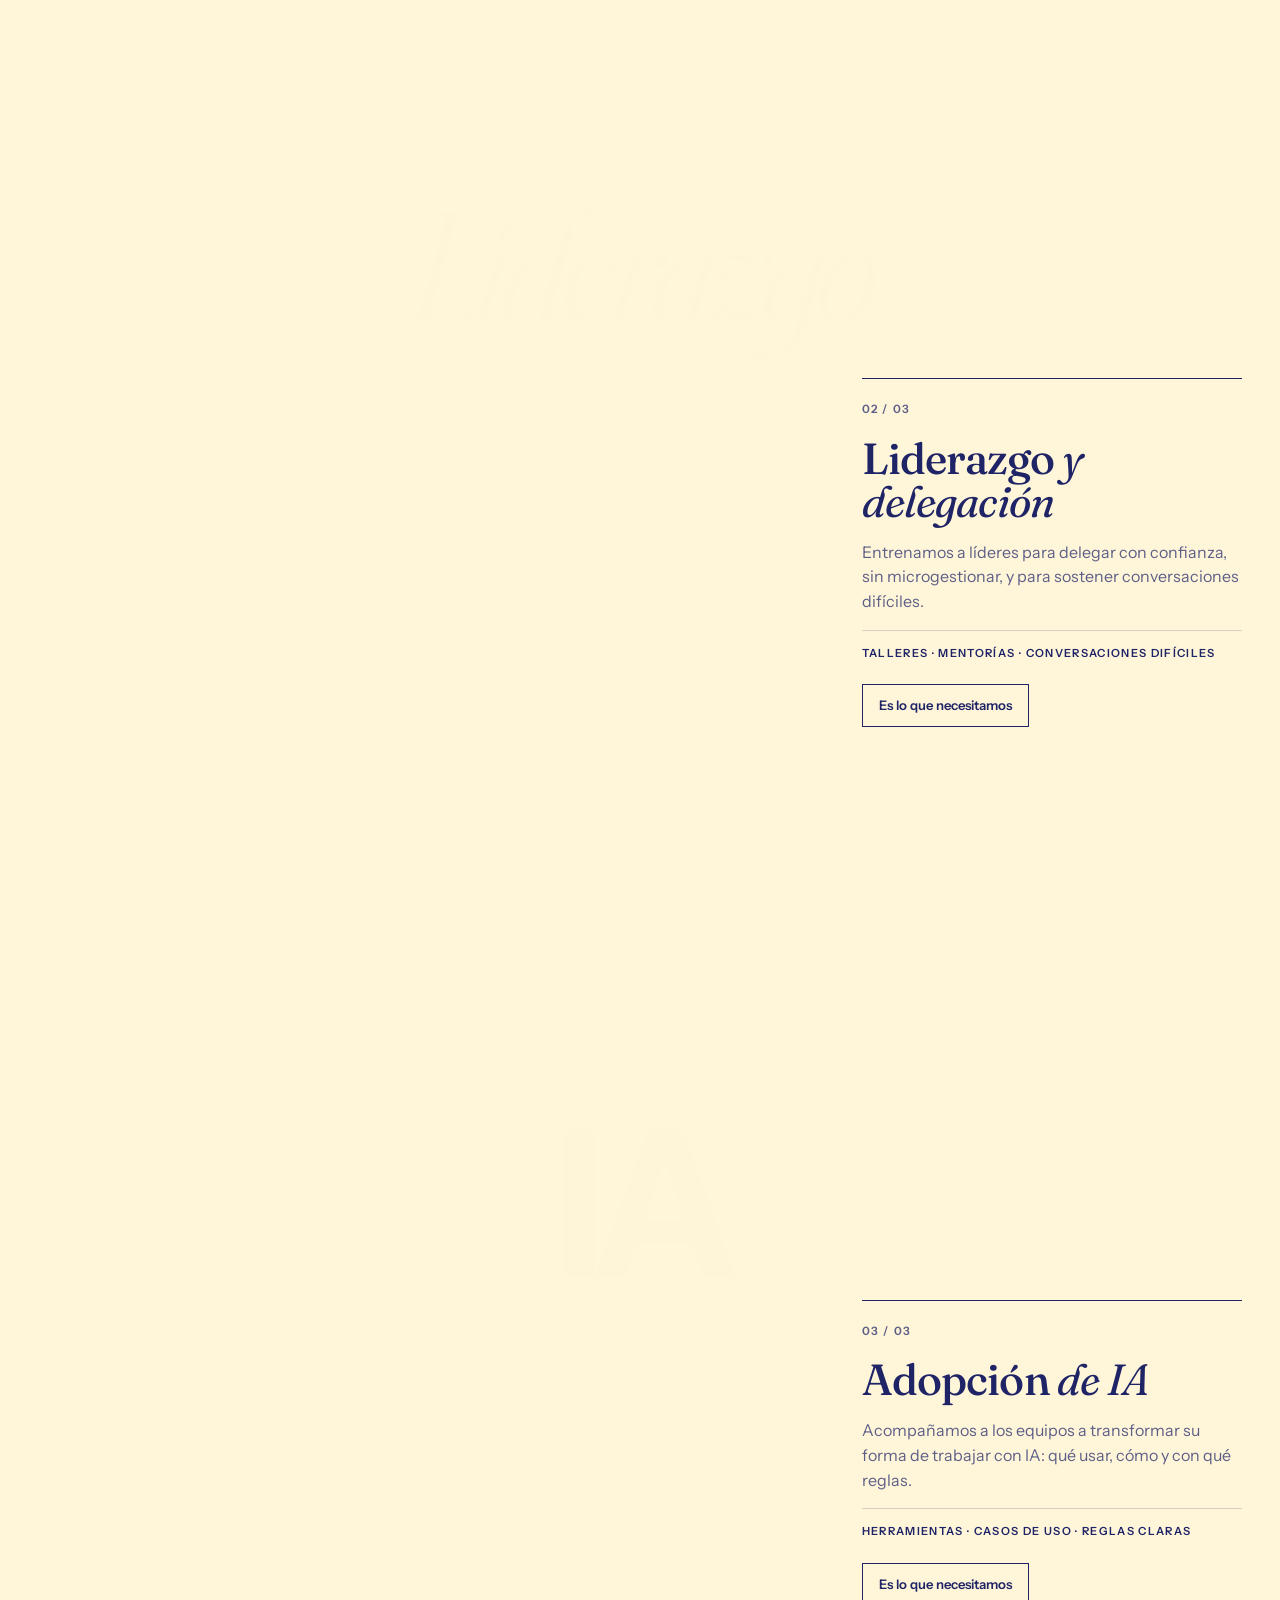
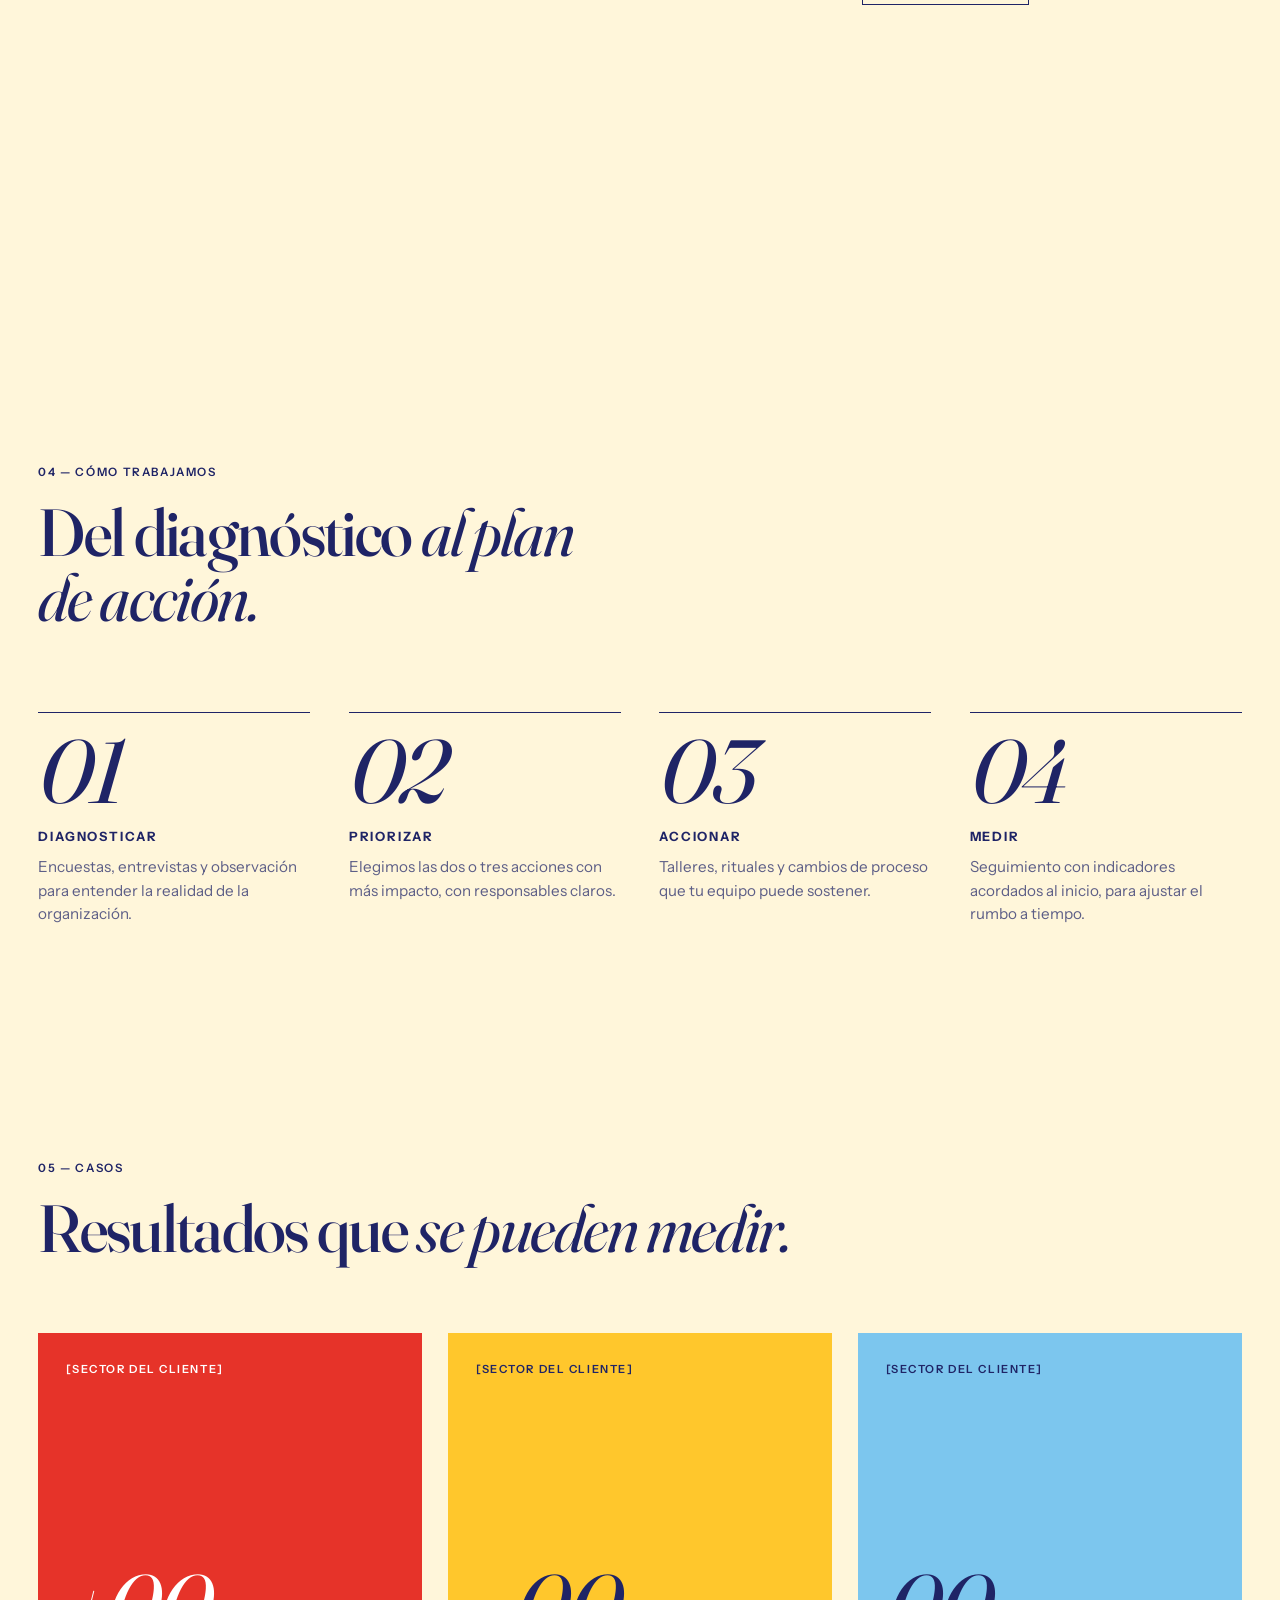
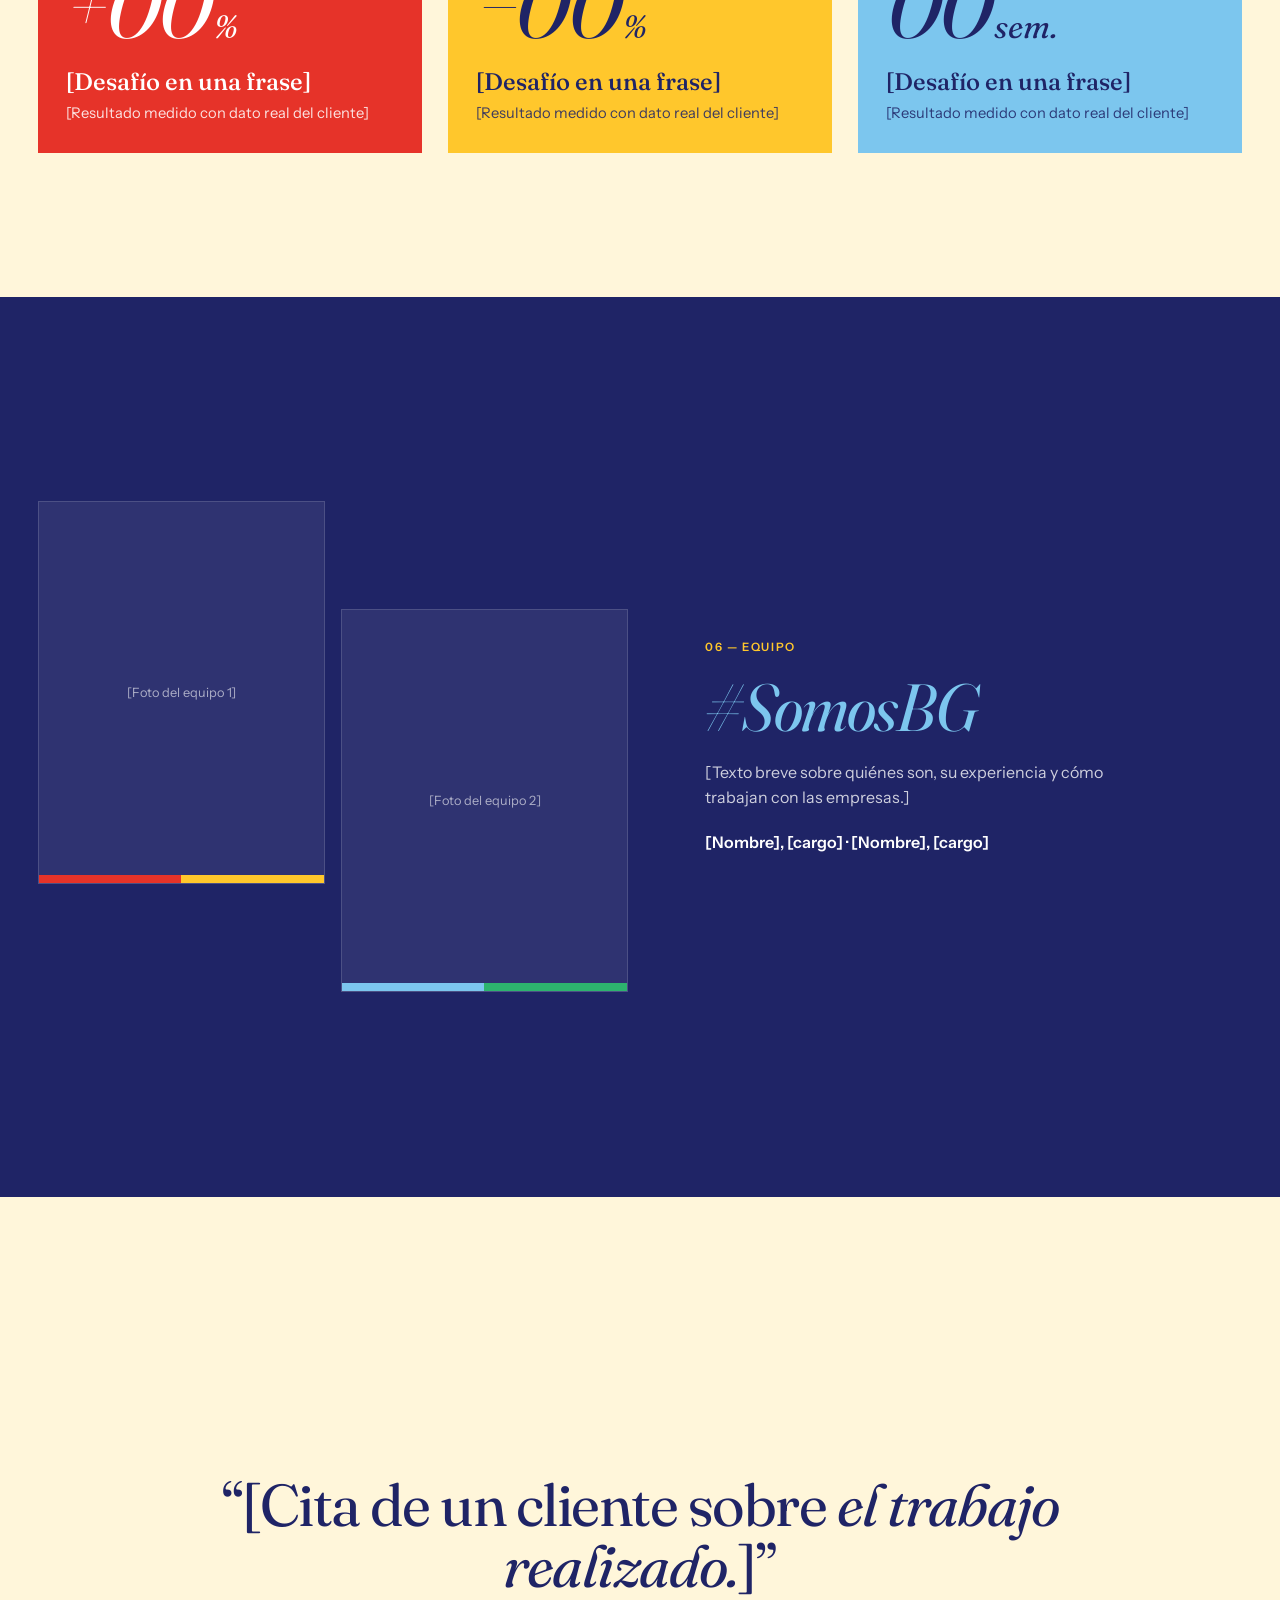
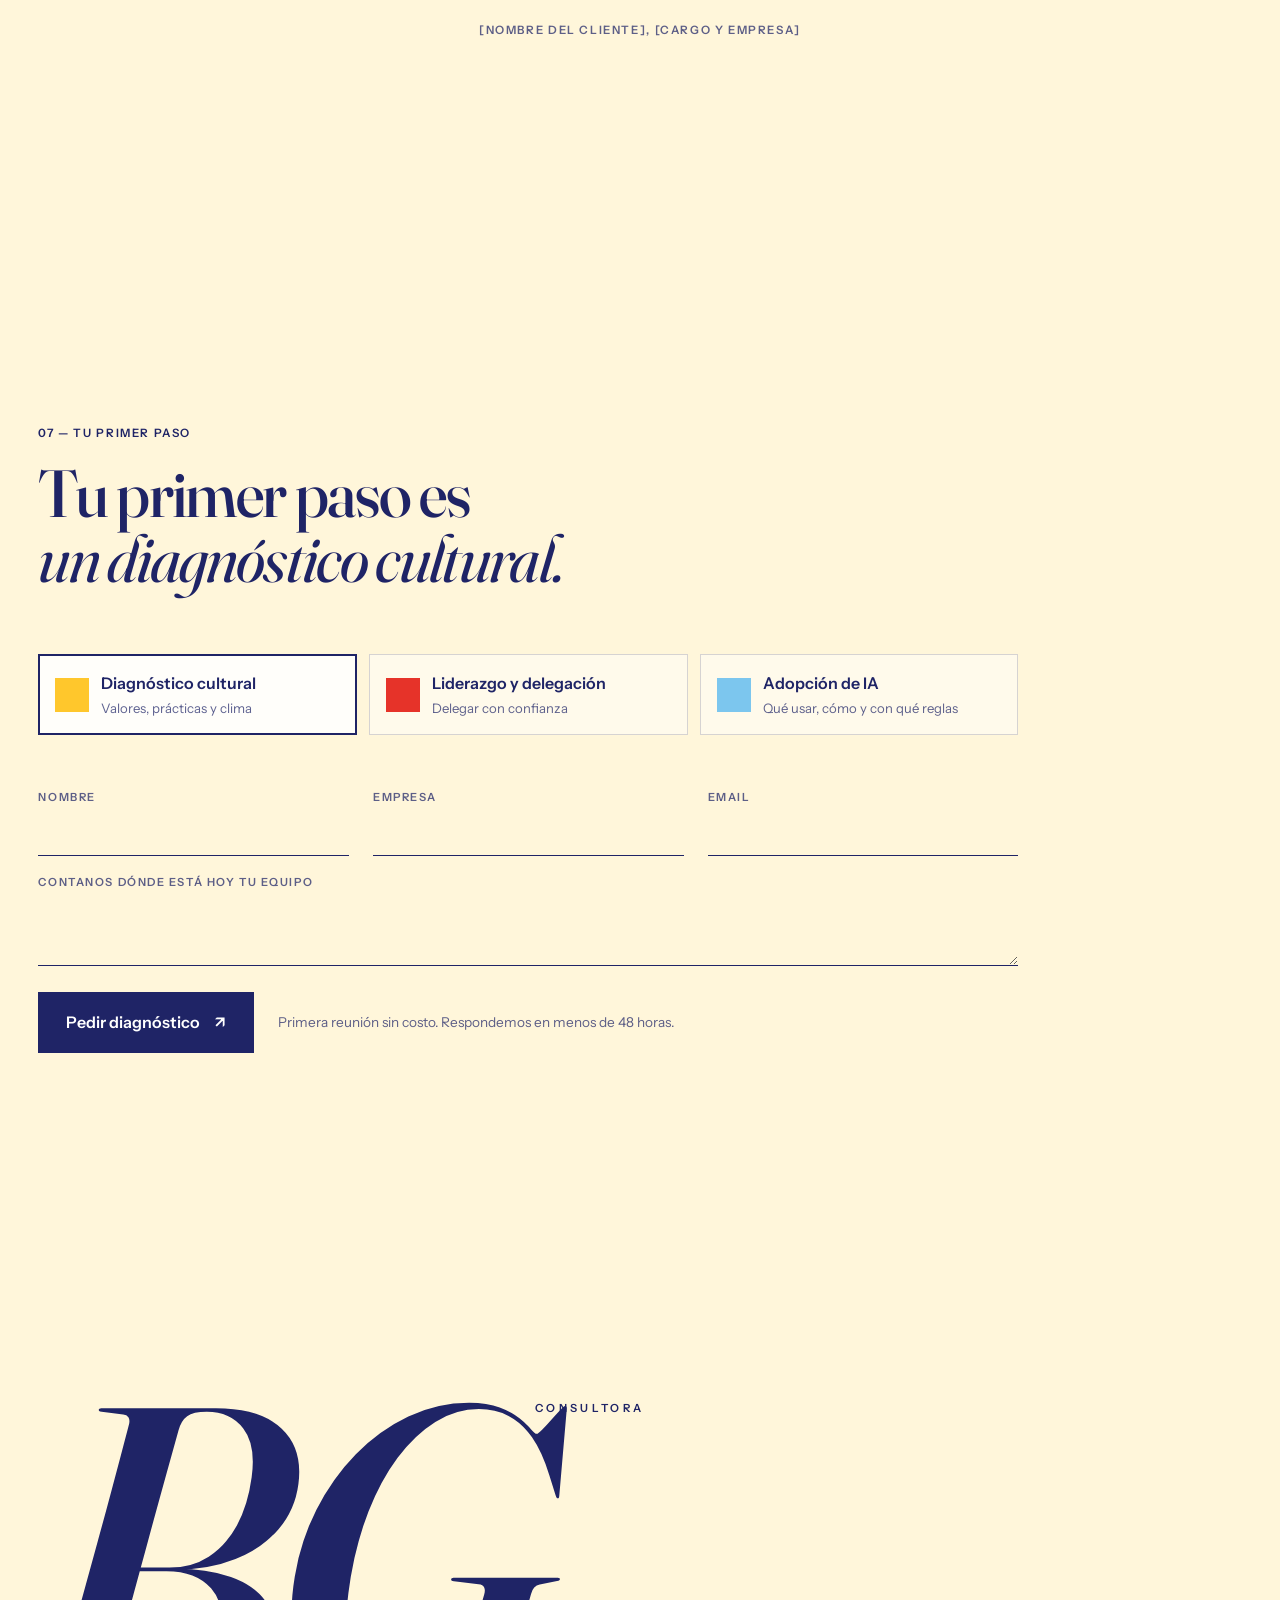
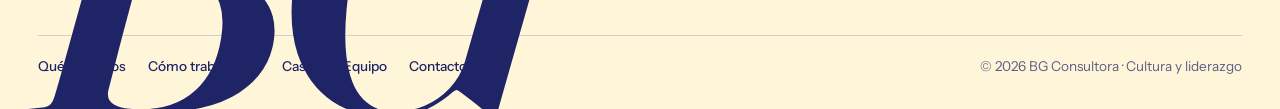
==== commit c196d7e2: "Rediseñar la landing con scroll inmersivo, líquido y mundos de color Co-Authored-By: Claude Opus 5.5" ====
--- a/index.html
+++ b/index.html
@@ -1,213 +1,296 @@
 <!doctype html>
-<html lang="es">
+<html lang="es" data-world="cultura" class="is-loading">
 <head>
-<meta charset="utf-8">
-<meta name="viewport" content="width=device-width, initial-scale=1">
-<title>BG Consultora · Cultura y Liderazgo</title>
-<meta name="description" content="Diagnosticamos tu cultura, ordenamos el liderazgo y acompañamos la adopción de IA, del diagnóstico al plan de acción.">
-<link rel="preconnect" href="https://fonts.googleapis.com">
-<link rel="preconnect" href="https://fonts.gstatic.com" crossorigin>
-<link href="https://fonts.googleapis.com/css2?family=Montserrat:wght@400;500;600;700;800;900&display=swap" rel="stylesheet">
-<link rel="stylesheet" href="styles.css">
+  <meta charset="utf-8">
+  <meta name="viewport" content="width=device-width, initial-scale=1, viewport-fit=cover">
+  <title>BG Consultora · Valores que se ven</title>
+  <meta name="description" content="Consultora en cultura y liderazgo. Diagnosticamos tu cultura, ordenamos el liderazgo y acompañamos la adopción de IA, del diagnóstico al plan de acción.">
+  <meta name="theme-color" content="#FFF6DA">
+  <link rel="icon" href="data:image/svg+xml,%3Csvg xmlns='http://www.w3.org/2000/svg' viewBox='0 0 32 32'%3E%3Crect x='2' y='2' width='13' height='13' fill='%23e63329'/%3E%3Crect x='17' y='2' width='13' height='13' fill='%23ffc72c'/%3E%3Crect x='2' y='17' width='13' height='13' fill='%237cc6ee'/%3E%3Crect x='17' y='17' width='13' height='13' fill='%232db46e'/%3E%3C/svg%3E">
+  <link rel="preconnect" href="https://fonts.googleapis.com">
+  <link rel="preconnect" href="https://fonts.gstatic.com" crossorigin>
+  <link href="https://fonts.googleapis.com/css2?family=Fraunces:ital,opsz,wght@0,9..144,300..900;1,9..144,300..900&family=Instrument+Sans:wght@400..700&display=swap" rel="stylesheet">
+  <link rel="stylesheet" href="styles.css">
+  <script src="assets/vendor/gsap.min.js" defer></script>
+  <script src="assets/vendor/ScrollTrigger.min.js" defer></script>
+  <script src="assets/vendor/lenis.min.js" defer></script>
+  <script src="main.js" defer></script>
 </head>
 <body>
-
-<header class="nav" id="nav">
-  <div class="wrap nav__inner">
-    <a href="#top" class="logo" aria-label="BG Consultora, inicio">
-      <span class="logo__mark"><i class="r"></i><i class="y"></i><i class="b"></i><i class="g"></i></span>
-      <span class="logo__text">BG<small>consultora</small></span>
+  <a class="skip" href="#contacto">Ir al contacto</a>
+
+  <!-- capa 0 · el líquido -->
+  <canvas id="liquid" class="liquid" aria-hidden="true"></canvas>
+
+  <!-- loader -->
+  <div class="loader" id="loader" aria-hidden="true">
+    <span class="loader__fill" id="loaderFill"></span>
+    <span class="loader__label">Diagnosticando</span>
+    <span class="loader__count"><span id="loaderCount">0</span>%</span>
+  </div>
+
+  <header class="nav" id="nav">
+    <a class="brand" href="#top" aria-label="BG Consultora, volver arriba">
+      <span class="brand__mark" aria-hidden="true"><i></i><i></i><i></i><i></i></span>
+      <span class="brand__name">BG</span>
     </a>
-    <nav class="nav__links" id="menu">
-      <a href="#servicios">Qué hacemos</a>
-      <a href="#metodo">Cómo trabajamos</a>
-      <a href="#casos">Casos</a>
-      <a href="#equipo">Equipo</a>
-      <a href="#contacto" class="btn btn--yellow btn--sm">Pedir diagnóstico</a>
-    </nav>
-    <button class="nav__toggle" id="toggle" aria-label="Abrir menú" aria-expanded="false"><span></span><span></span></button>
-  </div>
-</header>
-
-<main id="top">
-
-  <!-- HERO -->
-  <section class="hero">
-    <div class="wrap hero__grid">
-      <div class="hero__copy">
-        <p class="eyebrow eyebrow--yellow reveal">Consultora en cultura y liderazgo</p>
-        <h1 class="hero__title reveal">Los valores de tu empresa <span class="sky">tienen que verse</span> en la práctica.</h1>
-        <p class="hero__lead reveal">Diagnosticamos tu cultura, ordenamos el liderazgo y acompañamos la adopción de IA, del diagnóstico al plan de acción.</p>
-        <div class="hero__ctas reveal">
-          <a href="#contacto" class="btn btn--yellow">Pedir diagnóstico</a>
-          <a href="#servicios" class="btn btn--ghost">Qué hacemos</a>
-        </div>
-      </div>
-      <div class="tiles">
-        <a href="#servicios" class="tile tile--red reveal"><span class="tile__tag">Liderazgo</span><strong>Delegar sin microgestionar</strong></a>
-        <a href="#servicios" class="tile tile--yellow reveal"><span class="tile__tag">Clima</span><strong>El clima no mejora con una acción aislada</strong></a>
-        <a href="#servicios" class="tile tile--sky reveal"><span class="tile__tag">IA</span><strong>La IA ya llegó. ¿Tu equipo está preparado?</strong></a>
-        <a href="#metodo" class="tile tile--green reveal"><span class="tile__tag">Método</span><strong>Del diagnóstico al plan de acción</strong></a>
-      </div>
+
+    <div class="nav__worlds" role="radiogroup" aria-label="Elegí un frente">
+      <button type="button" role="radio" class="swatch" data-world="cultura" aria-checked="true"><span class="swatch__dot"></span><span class="swatch__name">Cultura</span></button>
+      <button type="button" role="radio" class="swatch" data-world="liderazgo" aria-checked="false" tabindex="-1"><span class="swatch__dot"></span><span class="swatch__name">Liderazgo</span></button>
+      <button type="button" role="radio" class="swatch" data-world="ia" aria-checked="false" tabindex="-1"><span class="swatch__dot"></span><span class="swatch__name">IA</span></button>
     </div>
-  </section>
-
-  <!-- MARQUEE -->
-  <div class="marquee" aria-hidden="true">
-    <div class="marquee__track">
-      <span>Cultura · Liderazgo · Clima laboral · IA aplicada · Diagnóstico · Acompañamiento ·&nbsp;</span>
-      <span>Cultura · Liderazgo · Clima laboral · IA aplicada · Diagnóstico · Acompañamiento ·&nbsp;</span>
-      <span>Cultura · Liderazgo · Clima laboral · IA aplicada · Diagnóstico · Acompañamiento ·&nbsp;</span>
-      <span>Cultura · Liderazgo · Clima laboral · IA aplicada · Diagnóstico · Acompañamiento ·&nbsp;</span>
+
+    <a class="nav__cta" href="#contacto">Pedir diagnóstico</a>
+  </header>
+
+  <!-- indicador de avance -->
+  <div class="gauge" aria-hidden="true"><span class="gauge__track"><span class="gauge__fill" id="gaugeFill"></span></span></div>
+
+  <!-- capa 2 · la marca, fija mientras se recorre la página -->
+  <div class="stage" id="stage" aria-hidden="true">
+    <div class="stage__rig" id="rig">
+      <div class="mark" id="mark">
+        <div class="mark__tile" data-tile="liderazgo"><span class="mark__tag">Liderazgo</span><span class="mark__txt">Delegar sin microgestionar</span></div>
+        <div class="mark__tile" data-tile="cultura"><span class="mark__tag">Clima</span><span class="mark__txt">El clima no mejora con una acción aislada</span></div>
+        <div class="mark__tile" data-tile="ia"><span class="mark__tag">IA</span><span class="mark__txt">La IA ya llegó. ¿Tu equipo está preparado?</span></div>
+        <div class="mark__tile" data-tile="metodo"><span class="mark__tag">Método</span><span class="mark__txt">Del diagnóstico al plan de acción</span></div>
+      </div>
+      <span class="mark__shadow"></span>
     </div>
   </div>
 
-  <!-- SERVICIOS -->
-  <section class="section" id="servicios">
-    <div class="wrap">
-      <p class="eyebrow eyebrow--red reveal">01 · Qué hacemos</p>
-      <h2 class="h2 reveal">Tres frentes para que<br>la cultura funcione.</h2>
-      <div class="services">
-        <article class="service service--navy reveal">
-          <span class="service__num">Servicio 01</span>
-          <h3>Diagnóstico cultural</h3>
-          <p>Relevamos valores, prácticas y clima para ver qué se vive de verdad en la organización y qué quedó solo escrito.</p>
-          <a href="#contacto" class="service__link">Quiero un diagnóstico →</a>
-        </article>
-        <article class="service service--red reveal">
-          <span class="service__num">Servicio 02</span>
-          <h3>Liderazgo y delegación</h3>
-          <p>Entrenamos a líderes para delegar con confianza, sin microgestionar, y para sostener conversaciones difíciles.</p>
-          <a href="#contacto" class="service__link">Formar a mis líderes →</a>
-        </article>
-        <article class="service service--sky reveal">
-          <span class="service__num">Servicio 03</span>
-          <h3>Adopción de IA</h3>
-          <p>Acompañamos a los equipos a transformar su forma de trabajar con IA: qué usar, cómo y con qué reglas.</p>
-          <a href="#contacto" class="service__link">Preparar a mi equipo →</a>
-        </article>
-      </div>
-    </div>
-  </section>
-
-  <!-- MÉTODO -->
-  <section class="section section--tint" id="metodo">
-    <div class="wrap">
-      <p class="eyebrow eyebrow--navy reveal">02 · Cómo trabajamos</p>
-      <h2 class="h2 reveal">Del diagnóstico al plan<br>de acción.</h2>
+  <main id="top">
+
+    <!-- 0 · HERO -->
+    <section class="scene hero" id="hero" data-level="0.3" aria-labelledby="heroTitle">
+      <h1 class="hero__title" id="heroTitle">
+        <span class="hero__line hero__line--1" data-split>Valores que</span>
+        <span class="hero__line hero__line--2" data-split>se ven.</span>
+      </h1>
+      <div class="hero__meta">
+        <p class="eyebrow">Consultora en cultura y liderazgo<br>Diagnóstico · Liderazgo · IA aplicada</p>
+        <p class="hero__lede">Los valores de tu empresa tienen que verse en la práctica. Diagnosticamos tu cultura, ordenamos el liderazgo y acompañamos la adopción de IA, del diagnóstico al plan de acción.</p>
+      </div>
+      <p class="hero__cue" aria-hidden="true"><span class="hero__cue-line"></span>Bajá para ver</p>
+    </section>
+
+    <!-- 1 · LA DISTANCIA -->
+    <section class="scene gap" id="distancia" data-level="0.5" aria-labelledby="gapTitle">
+      <div class="gap__intro">
+        <p class="eyebrow">01 — El diagnóstico</p>
+        <h2 class="h2" id="gapTitle">Lo escrito y <em>lo vivido.</em></h2>
+        <p class="body">Toda empresa tiene valores en la pared. La pregunta es cuánto se parecen a lo que pasa un lunes a las diez de la mañana.</p>
+      </div>
+
+      <div class="gap__specs">
+        <div class="specs specs--l">
+          <h3 class="label">Lo que dice la pared</h3>
+          <ul>
+            <li class="spec rv"><span class="spec__no">01</span><span class="spec__name">Confianza</span><span class="spec__line"></span></li>
+            <li class="spec rv"><span class="spec__no">02</span><span class="spec__name">Trabajo en equipo</span><span class="spec__line"></span></li>
+            <li class="spec rv"><span class="spec__no">03</span><span class="spec__name">Innovación</span><span class="spec__line"></span></li>
+            <li class="spec rv"><span class="spec__no">04</span><span class="spec__name">Autonomía</span><span class="spec__line"></span></li>
+          </ul>
+        </div>
+        <div class="specs specs--r">
+          <h3 class="label">Lo que pasa el lunes</h3>
+          <ul>
+            <li class="spec rv"><span class="spec__line"></span><span class="spec__name">Líderes que microgestionan</span><span class="spec__no">05</span></li>
+            <li class="spec rv"><span class="spec__line"></span><span class="spec__name">Reuniones sin decisiones</span><span class="spec__no">06</span></li>
+            <li class="spec rv"><span class="spec__line"></span><span class="spec__name">IA usada sin reglas</span><span class="spec__no">07</span></li>
+            <li class="spec rv"><span class="spec__line"></span><span class="spec__name">Un clima que no mejora</span><span class="spec__no">08</span></li>
+          </ul>
+        </div>
+      </div>
+    </section>
+
+    <!-- 1b · EN NÚMEROS -->
+    <section class="scene numbers" id="numeros" data-level="0.16" aria-labelledby="numTitle">
+      <h3 class="label" id="numTitle">Cómo trabajamos · en números</h3>
+      <dl class="figures">
+        <div class="figure rv"><dt>Etapas</dt><dd>4</dd></div>
+        <div class="figure rv"><dt>Acciones prioritarias</dt><dd>2<small>–3</small></dd></div>
+        <div class="figure rv"><dt>Plan de acción</dt><dd>1</dd></div>
+        <div class="figure rv"><dt>Recetas enlatadas</dt><dd>0</dd></div>
+      </dl>
+      <p class="facts">Encuestas <i>/</i> Entrevistas <i>/</i> Observación <i>/</i> Indicadores acordados desde el inicio</p>
+    </section>
+
+    <!-- 2 · PALABRAS + APERTURA -->
+    <section class="scene words" id="frentes-intro" data-level="1" aria-labelledby="wordsTitle">
+      <div class="words__pin" aria-hidden="true">
+      <div class="marquee">
+        <p class="marquee__row" data-dir="-1">Cultura · Liderazgo · Clima laboral · IA aplicada · Cultura · Liderazgo · Clima laboral · IA aplicada ·</p>
+        <p class="marquee__row" data-dir="1">Diagnóstico · Delegación · Acompañamiento · Plan de acción · Diagnóstico · Delegación · Acompañamiento ·</p>
+      </div>
+      <div class="aperture" id="aperture">
+        <div class="aperture__art">
+          <span class="q q--r"><em>Valores</em></span>
+          <span class="q q--y"><em>Clima</em></span>
+          <span class="q q--b"><em>IA</em></span>
+          <span class="q q--g"><em>Plan</em></span>
+          <span class="aperture__bg">BG</span>
+        </div>
+      </div>
+      </div>
+      <div class="words__copy">
+        <p class="eyebrow">02 — Qué hacemos</p>
+        <h2 class="h2" id="wordsTitle">Cultura, líderes, <em>IA.</em></h2>
+        <p class="body">Tres frentes que se tocan entre sí. Por eso los miramos juntos: no hay clima que mejore con líderes que no delegan, ni IA que funcione en una cultura que no la acompaña.</p>
+      </div>
+    </section>
+
+    <!-- 3 · TRES FRENTES -->
+    <section class="scene worlds" id="servicios" data-level="0.42" aria-labelledby="worldsTitle">
+      <header class="worlds__head">
+        <p class="eyebrow">03 — Tres frentes</p>
+        <h2 class="h2" id="worldsTitle">Un diagnóstico. <em>Tres frentes.</em></h2>
+      </header>
+
+      <ol class="worlds__list">
+        <li class="beat" data-beat="cultura">
+          <p class="beat__word beat__word--cultura" aria-hidden="true">Cultura</p>
+          <div class="beat__card">
+            <p class="beat__index">01 / 03</p>
+            <h3 class="beat__name">Diagnóstico <em>cultural</em></h3>
+            <p class="beat__text">Relevamos valores, prácticas y clima para ver qué se vive de verdad en la organización y qué quedó solo escrito.</p>
+            <p class="beat__notes">Encuestas · Entrevistas · Observación</p>
+            <button type="button" class="choose" data-choose="cultura" aria-pressed="false"><span>Es lo que necesitamos</span></button>
+          </div>
+        </li>
+        <li class="beat" data-beat="liderazgo">
+          <p class="beat__word beat__word--liderazgo" aria-hidden="true">Liderazgo</p>
+          <div class="beat__card">
+            <p class="beat__index">02 / 03</p>
+            <h3 class="beat__name">Liderazgo <em>y delegación</em></h3>
+            <p class="beat__text">Entrenamos a líderes para delegar con confianza, sin microgestionar, y para sostener conversaciones difíciles.</p>
+            <p class="beat__notes">Talleres · Mentorías · Conversaciones difíciles</p>
+            <button type="button" class="choose" data-choose="liderazgo" aria-pressed="false"><span>Es lo que necesitamos</span></button>
+          </div>
+        </li>
+        <li class="beat" data-beat="ia">
+          <p class="beat__word beat__word--ia" aria-hidden="true">IA</p>
+          <div class="beat__card">
+            <p class="beat__index">03 / 03</p>
+            <h3 class="beat__name">Adopción <em>de IA</em></h3>
+            <p class="beat__text">Acompañamos a los equipos a transformar su forma de trabajar con IA: qué usar, cómo y con qué reglas.</p>
+            <p class="beat__notes">Herramientas · Casos de uso · Reglas claras</p>
+            <button type="button" class="choose" data-choose="ia" aria-pressed="false"><span>Es lo que necesitamos</span></button>
+          </div>
+        </li>
+      </ol>
+    </section>
+
+    <!-- 4 · MÉTODO -->
+    <section class="scene method" id="metodo" data-level="0.2" data-world-override="metodo" aria-labelledby="methodTitle">
+      <p class="eyebrow">04 — Cómo trabajamos</p>
+      <h2 class="h2" id="methodTitle">Del diagnóstico <em>al plan de acción.</em></h2>
       <ol class="steps">
-        <li class="step reveal"><span class="step__n n-red">01</span><h3>Diagnosticar</h3><p>Encuestas, entrevistas y observación para entender la realidad de la organización.</p></li>
-        <li class="step reveal"><span class="step__n n-yellow">02</span><h3>Priorizar</h3><p>Elegimos las dos o tres acciones con más impacto, con responsables claros.</p></li>
-        <li class="step reveal"><span class="step__n n-sky">03</span><h3>Accionar</h3><p>Talleres, rituales y cambios de proceso que tu equipo puede sostener.</p></li>
-        <li class="step reveal"><span class="step__n n-green">04</span><h3>Medir</h3><p>Seguimiento con indicadores acordados al inicio, para ajustar el rumbo a tiempo.</p></li>
+        <li class="step rv"><span class="step__n">01</span><h3>Diagnosticar</h3><p>Encuestas, entrevistas y observación para entender la realidad de la organización.</p></li>
+        <li class="step rv"><span class="step__n">02</span><h3>Priorizar</h3><p>Elegimos las dos o tres acciones con más impacto, con responsables claros.</p></li>
+        <li class="step rv"><span class="step__n">03</span><h3>Accionar</h3><p>Talleres, rituales y cambios de proceso que tu equipo puede sostener.</p></li>
+        <li class="step rv"><span class="step__n">04</span><h3>Medir</h3><p>Seguimiento con indicadores acordados al inicio, para ajustar el rumbo a tiempo.</p></li>
       </ol>
-    </div>
-  </section>
-
-  <!-- CASOS -->
-  <section class="section" id="casos">
-    <div class="wrap">
-      <p class="eyebrow eyebrow--red reveal">03 · Casos</p>
-      <h2 class="h2 reveal">Resultados que se<br>pueden medir.</h2>
-      <div class="cases">
-        <article class="case case--navy reveal">
-          <span class="case__tag">[Sector del cliente]</span>
+    </section>
+
+    <!-- 5 · CASOS -->
+    <section class="scene cases" id="casos" data-level="0.1" aria-labelledby="casesTitle">
+      <p class="eyebrow">05 — Casos</p>
+      <h2 class="h2" id="casesTitle">Resultados que <em>se pueden medir.</em></h2>
+      <div class="cases__list">
+        <article class="case case--r rv">
+          <p class="case__tag">[Sector del cliente]</p>
+          <p class="case__stat">+00<small>%</small></p>
           <h3>[Desafío en una frase]</h3>
-          <p class="case__stat">+00%</p>
           <p>[Resultado medido con dato real del cliente]</p>
         </article>
-        <article class="case case--yellow reveal">
-          <span class="case__tag">[Sector del cliente]</span>
+        <article class="case case--y rv">
+          <p class="case__tag">[Sector del cliente]</p>
+          <p class="case__stat">−00<small>%</small></p>
           <h3>[Desafío en una frase]</h3>
-          <p class="case__stat">-00%</p>
           <p>[Resultado medido con dato real del cliente]</p>
         </article>
-        <article class="case case--sky reveal">
-          <span class="case__tag">[Sector del cliente]</span>
+        <article class="case case--b rv">
+          <p class="case__tag">[Sector del cliente]</p>
+          <p class="case__stat">00<small>sem.</small></p>
           <h3>[Desafío en una frase]</h3>
-          <p class="case__stat">00 sem.</p>
           <p>[Resultado medido con dato real del cliente]</p>
         </article>
       </div>
-    </div>
-  </section>
-
-  <!-- EQUIPO -->
-  <section class="section section--tint" id="equipo">
-    <div class="wrap team">
+    </section>
+
+    <!-- 6 · EQUIPO -->
+    <section class="scene team" id="equipo" data-level="0" aria-labelledby="teamTitle">
+      <div class="team__photos">
+        <figure class="photo photo--1"><span>[Foto del equipo 1]</span></figure>
+        <figure class="photo photo--2"><span>[Foto del equipo 2]</span></figure>
+      </div>
       <div class="team__copy">
-        <p class="eyebrow eyebrow--red reveal">04 · Equipo</p>
-        <h2 class="h2 h2--xl reveal">#SomosBG</h2>
-        <p class="reveal">[Texto breve sobre quiénes son, su experiencia y cómo trabajan con las empresas.]</p>
-        <p class="team__names reveal">[Nombre], [cargo] · [Nombre], [cargo]</p>
-      </div>
-      <div class="team__photos">
-        <figure class="photo reveal"><span>[Foto del equipo 1]</span><figcaption><b>[Nombre]</b>[Cargo]</figcaption></figure>
-        <figure class="photo photo--offset reveal"><span>[Foto del equipo 2]</span><figcaption><b>[Nombre]</b>[Cargo]</figcaption></figure>
-      </div>
-    </div>
-  </section>
-
-  <!-- CITA -->
-  <section class="section quote">
-    <div class="wrap wrap--narrow">
-      <blockquote class="reveal">
-        <p>“[Cita de un cliente sobre el trabajo realizado.]”</p>
+        <p class="eyebrow">06 — Equipo</p>
+        <h2 class="h2" id="teamTitle"><em>#SomosBG</em></h2>
+        <p class="body">[Texto breve sobre quiénes son, su experiencia y cómo trabajan con las empresas.]</p>
+        <p class="team__names">[Nombre], [cargo] · [Nombre], [cargo]</p>
+      </div>
+    </section>
+
+    <!-- 7 · CITA -->
+    <section class="scene quote" id="cita" data-level="0.12">
+      <blockquote class="rv">
+        <p>“[Cita de un cliente sobre <em>el trabajo realizado.</em>]”</p>
         <cite>[Nombre del cliente], [cargo y empresa]</cite>
       </blockquote>
-    </div>
-  </section>
-
-  <!-- CONTACTO -->
-  <section class="cta" id="contacto">
-    <div class="wrap cta__grid">
-      <div>
-        <p class="eyebrow eyebrow--yellow reveal">05 · Contacto</p>
-        <h2 class="h2 h2--light reveal">Empecemos por <span class="yellow">el diagnóstico.</span></h2>
-        <p class="cta__lead reveal">Contanos dónde está hoy tu equipo y te proponemos un primer paso concreto. Respondemos en menos de 48 horas.</p>
-        <ul class="cta__list reveal">
-          <li><i class="dot r"></i>Primera reunión sin costo</li>
-          <li><i class="dot y"></i>Propuesta a medida en una semana</li>
-          <li><i class="dot g"></i>Indicadores acordados desde el inicio</li>
-        </ul>
-      </div>
-      <form class="form reveal" id="form">
-        <label>Nombre<input name="nombre" required autocomplete="name"></label>
-        <label>Empresa<input name="empresa" autocomplete="organization"></label>
-        <label>Email<input type="email" name="email" required autocomplete="email"></label>
-        <label>¿Qué te gustaría trabajar?
-          <select name="tema">
-            <option>Diagnóstico cultural</option>
-            <option>Liderazgo y delegación</option>
-            <option>Adopción de IA</option>
-            <option>Todavía no lo sé</option>
-          </select>
-        </label>
-        <label>Mensaje<textarea name="mensaje" rows="3"></textarea></label>
-        <button class="btn btn--yellow btn--block" type="submit">Pedir diagnóstico</button>
-        <p class="form__ok" id="ok" hidden>¡Gracias! Te escribimos a la brevedad.</p>
+    </section>
+
+    <!-- 8 · TU PRIMER PASO -->
+    <section class="scene pick" id="contacto" data-level="0.22" aria-labelledby="pickTitle">
+      <div class="pick__head">
+        <p class="eyebrow">07 — Tu primer paso</p>
+        <h2 class="h2" id="pickTitle">Tu primer paso es
+          <span class="pick__name">
+            <span class="w" data-w="cultura">un diagnóstico cultural.</span>
+            <span class="w" data-w="liderazgo">liderar sin microgestionar.</span>
+            <span class="w" data-w="ia">una IA con reglas claras.</span>
+          </span>
+        </h2>
+      </div>
+
+      <div class="pick__options" role="radiogroup" aria-label="Elegí por dónde empezar">
+        <button type="button" role="radio" class="option" data-world="cultura" aria-checked="true"><span class="option__chip"></span><span class="option__name">Diagnóstico cultural</span><span class="option__note">Valores, prácticas y clima</span></button>
+        <button type="button" role="radio" class="option" data-world="liderazgo" aria-checked="false" tabindex="-1"><span class="option__chip"></span><span class="option__name">Liderazgo y delegación</span><span class="option__note">Delegar con confianza</span></button>
+        <button type="button" role="radio" class="option" data-world="ia" aria-checked="false" tabindex="-1"><span class="option__chip"></span><span class="option__name">Adopción de IA</span><span class="option__note">Qué usar, cómo y con qué reglas</span></button>
+      </div>
+
+      <form class="form" id="form" novalidate>
+        <input type="hidden" name="frente" id="frente" value="cultura">
+        <label class="field"><span>Nombre</span><input name="nombre" required autocomplete="name"></label>
+        <label class="field"><span>Empresa</span><input name="empresa" autocomplete="organization"></label>
+        <label class="field"><span>Email</span><input type="email" name="email" required autocomplete="email"></label>
+        <label class="field field--wide"><span>Contanos dónde está hoy tu equipo</span><textarea name="mensaje" rows="2"></textarea></label>
+        <div class="form__action">
+          <button class="cta" type="submit">
+            <span class="cta__fill" aria-hidden="true"></span>
+            <span class="cta__label">Pedir diagnóstico</span>
+            <span class="cta__arrow" aria-hidden="true">↗</span>
+          </button>
+          <p class="form__hint" id="formHint">Primera reunión sin costo. Respondemos en menos de 48 horas.</p>
+        </div>
       </form>
-    </div>
-  </section>
-</main>
-
-<footer class="footer">
-  <div class="wrap footer__inner">
-    <a href="#top" class="logo logo--light">
-      <span class="logo__mark"><i class="r"></i><i class="y"></i><i class="b"></i><i class="g"></i></span>
-      <span class="logo__text">BG<small>consultora</small></span>
-    </a>
-    <nav class="footer__links">
-      <a href="#servicios">Qué hacemos</a>
-      <a href="#metodo">Cómo trabajamos</a>
-      <a href="#casos">Casos</a>
-      <a href="#equipo">Equipo</a>
-      <a href="#contacto">Contacto</a>
-    </nav>
-    <p class="footer__copy">© <span id="y"></span> BG Consultora · Cultura y liderazgo</p>
-  </div>
-</footer>
-
-<script src="main.js"></script>
+    </section>
+
+    <footer class="footer" data-level="0.18">
+      <p class="footer__brand" aria-hidden="true">BG<span>consultora</span></p>
+      <div class="footer__row">
+        <nav class="footer__links" aria-label="Pie de página">
+          <a href="#servicios">Qué hacemos</a>
+          <a href="#metodo">Cómo trabajamos</a>
+          <a href="#casos">Casos</a>
+          <a href="#equipo">Equipo</a>
+          <a href="#contacto">Contacto</a>
+        </nav>
+        <p class="footer__legal">© <span id="year">2026</span> BG Consultora · Cultura y liderazgo</p>
+      </div>
+    </footer>
+  </main>
 </body>
 </html>
--- a/styles.css
+++ b/styles.css
@@ -1,204 +1,375 @@
+/* ============================================================
+   BG Consultora · tokens
+   ============================================================ */
 :root {
   --navy: #1f2466;
-  --navy-2: #2a3080;
   --red: #e63329;
   --yellow: #ffc72c;
   --sky: #7cc6ee;
   --green: #2db46e;
-  --tint: #f3f4fa;
-  --ink: #1f2466;
-  --muted: #5b6080;
-  --line: #e3e5f0;
-  --white: #fff;
-  --radius: 4px;
-  --font: "Montserrat", system-ui, -apple-system, "Segoe UI", sans-serif;
-}
-
-* { box-sizing: border-box; margin: 0; padding: 0; }
-html { scroll-behavior: smooth; scroll-padding-top: 80px; }
-body { font-family: var(--font); color: var(--ink); background: var(--white); line-height: 1.6; -webkit-font-smoothing: antialiased; }
-img { max-width: 100%; display: block; }
+
+  --ink: var(--navy);
+  --ink-soft: rgba(31, 36, 102, .72);
+  --ink-faint: rgba(31, 36, 102, .4);
+  --hair: rgba(31, 36, 102, .18);
+
+  --serif: "Fraunces", Georgia, "Times New Roman", serif;
+  --sans: "Instrument Sans", system-ui, -apple-system, "Segoe UI", sans-serif;
+
+  --pad: clamp(16px, 3vw, 40px);
+  --nav-h: 64px;
+  --ease: cubic-bezier(.2, .8, .2, 1);
+
+  /* mundo por defecto: cultura (amarillo) */
+  --bg: #fff6da;
+  --liquid: #ffd45c;
+  --accent: #1f2466;
+  --dot: var(--yellow);
+}
+
+/* Cada frente cambia el mundo entero */
+:root[data-world="cultura"]   { --bg: #fff6da; --liquid: #ffd45c; --accent: #1f2466; --dot: var(--yellow); }
+:root[data-world="liderazgo"] { --bg: #fdeceb; --liquid: #f5a7a1; --accent: #d42a20; --dot: var(--red); }
+:root[data-world="ia"]        { --bg: #e9f5fd; --liquid: #9fd5f3; --accent: #1c5f99; --dot: var(--sky); }
+:root[data-world="metodo"]    { --bg: #e8f6ee; --liquid: #93dbb2; --accent: #14774a; --dot: var(--green); }
+
+/* ============================================================
+   base
+   ============================================================ */
+*, *::before, *::after { box-sizing: border-box; }
+* { margin: 0; padding: 0; }
+html { background: var(--bg); transition: background-color .9s var(--ease); -webkit-text-size-adjust: 100%; }
+body { font-family: var(--sans); color: var(--ink); line-height: 1.55; -webkit-font-smoothing: antialiased; overflow-x: hidden; }
 a { color: inherit; text-decoration: none; }
 ol, ul { list-style: none; }
-
-.wrap { width: min(1200px, 100% - 32px); margin-inline: auto; }
-.wrap--narrow { width: min(860px, 100% - 32px); }
-
-/* ---------- type ---------- */
-.eyebrow { font-size: .72rem; font-weight: 800; letter-spacing: .16em; text-transform: uppercase; margin-bottom: 18px; }
-.eyebrow--yellow { color: var(--yellow); }
-.eyebrow--red { color: var(--red); }
-.eyebrow--navy { color: var(--navy); }
-.h2 { font-weight: 900; text-transform: uppercase; font-size: clamp(1.9rem, 4.2vw, 3.2rem); line-height: 1; letter-spacing: -.01em; margin-bottom: 56px; }
-.h2--xl { font-size: clamp(2.6rem, 6vw, 4.6rem); margin-bottom: 24px; }
-.h2--light { color: var(--white); margin-bottom: 24px; }
-.sky { color: var(--sky); }
-.yellow { color: var(--yellow); }
-
-/* ---------- buttons ---------- */
-.btn { display: inline-flex; align-items: center; justify-content: center; gap: 8px; font-family: inherit; font-weight: 800; font-size: .8rem; letter-spacing: .08em; text-transform: uppercase; padding: 16px 26px; border: 2px solid transparent; border-radius: var(--radius); cursor: pointer; transition: transform .2s, box-shadow .2s, background .2s, color .2s; }
-.btn--yellow { background: var(--yellow); color: var(--navy); }
-.btn--yellow:hover { transform: translate(-3px, -3px); box-shadow: 4px 4px 0 var(--red); }
-.btn--ghost { border-color: var(--white); color: var(--white); }
-.btn--ghost:hover { background: var(--white); color: var(--navy); }
-.btn--sm { padding: 11px 18px; font-size: .72rem; }
-.btn--block { width: 100%; }
-
-/* ---------- nav ---------- */
-.nav { position: fixed; inset: 0 0 auto; z-index: 50; transition: background .3s, box-shadow .3s; }
-.nav.is-scrolled { background: rgba(31, 36, 102, .96); backdrop-filter: blur(8px); box-shadow: 0 6px 24px rgba(0,0,0,.15); }
-.nav__inner { display: flex; align-items: center; justify-content: space-between; height: 76px; }
-.nav__links { display: flex; align-items: center; gap: 30px; }
-.nav__links a:not(.btn) { color: var(--white); font-weight: 700; font-size: .82rem; position: relative; }
-.nav__links a:not(.btn)::after { content: ""; position: absolute; left: 0; bottom: -6px; height: 3px; width: 0; background: var(--yellow); transition: width .25s; }
-.nav__links a:not(.btn):hover::after { width: 100%; }
-.nav__toggle { display: none; background: none; border: 0; width: 40px; height: 40px; cursor: pointer; position: relative; }
-.nav__toggle span { position: absolute; left: 8px; right: 8px; height: 3px; background: var(--white); transition: transform .25s, top .25s; }
-.nav__toggle span:first-child { top: 14px; }
-.nav__toggle span:last-child { top: 23px; }
-.nav__toggle[aria-expanded="true"] span:first-child { top: 18px; transform: rotate(45deg); }
-.nav__toggle[aria-expanded="true"] span:last-child { top: 18px; transform: rotate(-45deg); }
-
-/* ---------- logo ---------- */
-.logo { display: inline-flex; align-items: center; gap: 10px; color: var(--white); }
-.logo__mark { display: grid; grid-template-columns: repeat(2, 12px); gap: 3px; }
-.logo__mark i { width: 12px; height: 12px; display: block; }
-.r { background: var(--red); } .y { background: var(--yellow); } .b { background: var(--sky); } .g { background: var(--green); }
-.logo__text { font-weight: 900; font-size: 1.5rem; line-height: .9; letter-spacing: -.02em; display: flex; flex-direction: column; }
-.logo__text small { font-size: .55rem; font-weight: 700; letter-spacing: .22em; text-transform: uppercase; color: var(--sky); }
-
-/* ---------- hero ---------- */
-.hero { background: var(--navy); color: var(--white); padding: 150px 0 110px; position: relative; overflow: hidden; }
-.hero::before { content: ""; position: absolute; right: -180px; top: -180px; width: 520px; height: 520px; border-radius: 50%; border: 60px solid rgba(255,255,255,.035); }
-.hero__grid { display: grid; grid-template-columns: 1.05fr 1fr; gap: 56px; align-items: center; position: relative; }
-.hero__title { font-weight: 900; text-transform: uppercase; font-size: clamp(2.6rem, 6.2vw, 5.4rem); line-height: .95; letter-spacing: -.02em; margin-bottom: 28px; }
-.hero__lead { max-width: 440px; color: rgba(255,255,255,.82); font-size: 1rem; margin-bottom: 36px; }
-.hero__ctas { display: flex; flex-wrap: wrap; gap: 14px; }
-
-.tiles { display: grid; grid-template-columns: 1fr 1fr; gap: 14px; }
-.tile { aspect-ratio: 1; padding: 22px; display: flex; flex-direction: column; justify-content: space-between; transition: transform .3s cubic-bezier(.2,.8,.2,1), box-shadow .3s; }
-.tile:hover { transform: translate(-6px, -6px); box-shadow: 6px 6px 0 rgba(255,255,255,.9); }
-.tile__tag { font-size: .66rem; font-weight: 800; letter-spacing: .16em; text-transform: uppercase; }
-.tile strong { font-weight: 900; text-transform: uppercase; font-size: clamp(.95rem, 1.6vw, 1.3rem); line-height: 1.02; max-width: 15ch; }
-.tile--red { background: var(--red); color: var(--white); }
-.tile--yellow { background: var(--yellow); color: var(--navy); }
-.tile--sky { background: var(--sky); color: var(--navy); }
-.tile--green { background: var(--green); color: var(--navy); }
-
-/* ---------- marquee ---------- */
-.marquee { background: var(--yellow); color: var(--navy); overflow: hidden; padding: 16px 0; border-block: 3px solid var(--navy); }
-.marquee__track { display: flex; width: max-content; animation: marquee 32s linear infinite; }
-.marquee__track span { font-weight: 900; text-transform: uppercase; font-size: .95rem; letter-spacing: .06em; white-space: nowrap; }
-@keyframes marquee { to { transform: translateX(-50%); } }
-
-/* ---------- sections ---------- */
-.section { padding: 110px 0; }
-.section--tint { background: var(--tint); }
-
-/* services */
-.services { display: grid; grid-template-columns: repeat(3, 1fr); gap: 24px; }
-.service { background: var(--white); border: 1px solid var(--line); border-top: 6px solid; padding: 34px 30px 30px; display: flex; flex-direction: column; transition: transform .3s, box-shadow .3s; }
-.service:hover { transform: translateY(-6px); box-shadow: 0 18px 40px rgba(31,36,102,.12); }
-.service--navy { border-top-color: var(--navy); }
-.service--red { border-top-color: var(--red); }
-.service--sky { border-top-color: var(--sky); }
-.service__num { font-size: .68rem; font-weight: 800; letter-spacing: .16em; text-transform: uppercase; color: var(--muted); margin-bottom: 14px; }
-.service--red .service__num { color: var(--red); }
-.service h3 { font-weight: 900; text-transform: uppercase; font-size: 1.3rem; line-height: 1.05; margin-bottom: 16px; }
-.service p { color: var(--muted); font-size: .92rem; flex: 1; }
-.service__link { margin-top: 26px; font-weight: 800; font-size: .78rem; letter-spacing: .06em; text-transform: uppercase; }
-.service__link:hover { color: var(--red); }
-
-/* steps */
-.steps { display: grid; grid-template-columns: repeat(4, 1fr); gap: 32px; counter-reset: s; }
-.step { position: relative; padding-top: 6px; }
-.step__n { display: block; font-weight: 900; font-size: clamp(3rem, 5vw, 4.4rem); line-height: 1; margin-bottom: 14px; -webkit-text-stroke: 3px var(--navy); paint-order: stroke fill; }
-.n-red { color: var(--red); } .n-yellow { color: var(--yellow); } .n-sky { color: var(--sky); } .n-green { color: var(--green); }
-.step h3 { font-weight: 900; text-transform: uppercase; font-size: 1.05rem; margin-bottom: 8px; }
-.step p { color: var(--muted); font-size: .9rem; }
-
-/* cases */
-.cases { display: grid; grid-template-columns: repeat(3, 1fr); gap: 24px; }
-.case { padding: 34px 30px; min-height: 340px; display: flex; flex-direction: column; transition: transform .3s; }
-.case:hover { transform: rotate(-1deg) translateY(-6px); }
-.case__tag { font-size: .68rem; font-weight: 800; letter-spacing: .16em; text-transform: uppercase; margin-bottom: 14px; }
-.case h3 { font-weight: 900; text-transform: uppercase; font-size: 1.3rem; line-height: 1.05; }
-.case__stat { font-weight: 900; font-size: 3rem; line-height: 1; margin: auto 0 12px; padding-top: 30px; }
-.case p:last-child { font-size: .88rem; }
-.case--navy { background: var(--navy); color: var(--white); }
-.case--navy .case__tag, .case--navy .case__stat { color: var(--yellow); }
-.case--yellow { background: var(--yellow); color: var(--navy); }
-.case--yellow .case__tag { color: var(--red); }
-.case--sky { background: var(--sky); color: var(--navy); }
-
-/* team */
-.team { display: grid; grid-template-columns: 1fr 1fr; gap: 64px; align-items: center; }
-.team__copy p { color: var(--muted); max-width: 440px; }
-.team__copy .team__names { color: var(--navy); font-weight: 800; font-size: .9rem; margin-top: 18px; }
+button { font: inherit; color: inherit; background: none; border: 0; cursor: pointer; }
+em { font-style: italic; }
+::selection { background: var(--navy); color: #fff; }
+:focus-visible { outline: 2px solid var(--accent); outline-offset: 3px; }
+
+.skip { position: fixed; left: 12px; top: -60px; z-index: 100; background: var(--navy); color: #fff; padding: 10px 14px; font-weight: 600; }
+.skip:focus { top: 12px; }
+
+/* tipografía compartida */
+.eyebrow { font-size: .72rem; font-weight: 600; letter-spacing: .14em; text-transform: uppercase; color: var(--ink); margin-bottom: 18px; }
+.label { font-size: .72rem; font-weight: 600; letter-spacing: .14em; text-transform: uppercase; color: var(--ink-soft); }
+.h2 { font-family: var(--serif); font-weight: 500; font-size: clamp(2.3rem, 5.2vw, 4.6rem); line-height: .98; letter-spacing: -.025em; font-variation-settings: "opsz" 144; }
+.h2 em { color: var(--accent); font-weight: 400; transition: color .9s var(--ease); }
+.body { font-size: 1rem; color: var(--ink-soft); max-width: 40ch; margin-top: 20px; }
+
+/* ============================================================
+   capas fijas: líquido, marca, indicador
+   ============================================================ */
+.liquid { position: fixed; inset: 0; width: 100%; height: 100%; z-index: 0; pointer-events: none; }
+
+.stage { position: fixed; inset: 0; z-index: 2; pointer-events: none; display: grid; place-items: center; perspective: 1400px; }
+.stage__rig { position: relative; will-change: transform; transform-style: preserve-3d; }
+.mark {
+  --m: clamp(240px, 30vw, 420px);
+  width: var(--m); aspect-ratio: 1;
+  display: grid; grid-template-columns: 1fr 1fr; gap: calc(var(--m) * .035);
+  transform-style: preserve-3d;
+}
+.mark__tile {
+  position: relative; display: flex; flex-direction: column; justify-content: space-between;
+  padding: calc(var(--m) * .045);
+  color: var(--navy);
+  box-shadow: 0 30px 60px -30px rgba(31, 36, 102, .45);
+  transition: opacity .6s var(--ease), transform .6s var(--ease), filter .6s var(--ease);
+}
+.mark__tile[data-tile="liderazgo"] { background: var(--red); color: #fff; }
+.mark__tile[data-tile="cultura"]   { background: var(--yellow); }
+.mark__tile[data-tile="ia"]        { background: var(--sky); }
+.mark__tile[data-tile="metodo"]    { background: var(--green); }
+.mark__tag { font-size: calc(var(--m) * .024); font-weight: 700; letter-spacing: .16em; text-transform: uppercase; }
+.mark__txt { font-weight: 700; text-transform: uppercase; font-size: calc(var(--m) * .042); line-height: 1.02; letter-spacing: -.005em; max-width: 13ch; }
+.mark__shadow { position: absolute; left: 10%; right: 10%; bottom: -46px; height: 22px; border-radius: 50%; background: radial-gradient(closest-side, rgba(31, 36, 102, .28), transparent); filter: blur(4px); }
+
+/* en la sección de frentes, se destaca la ficha del mundo activo */
+.stage.is-focus .mark__tile { opacity: .22; transform: scale(.9); filter: saturate(.6); }
+:root[data-world="cultura"]   .stage.is-focus .mark__tile[data-tile="cultura"],
+:root[data-world="liderazgo"] .stage.is-focus .mark__tile[data-tile="liderazgo"],
+:root[data-world="ia"]        .stage.is-focus .mark__tile[data-tile="ia"] { opacity: 1; transform: scale(1.06); filter: none; z-index: 1; }
+
+.gauge { position: fixed; right: calc(var(--pad) * .6); top: 50%; transform: translateY(-50%); height: 34vh; z-index: 40; pointer-events: none; }
+.gauge__track { position: relative; display: block; width: 2px; height: 100%; background: var(--hair); overflow: hidden; }
+.gauge__fill { position: absolute; left: 0; right: 0; bottom: 0; height: 0; background: var(--ink); }
+
+/* ============================================================
+   loader
+   ============================================================ */
+.loader {
+  position: fixed; inset: 0; z-index: 90; background: var(--bg);
+  display: flex; align-items: flex-end; justify-content: space-between;
+  padding: var(--pad); overflow: hidden;
+  animation: loader-failsafe .01s 4s forwards;
+}
+.loader__fill { position: absolute; left: 0; right: 0; bottom: 0; height: 0; background: var(--liquid); }
+.loader__label, .loader__count { position: relative; }
+.loader__label { font-size: .75rem; font-weight: 600; letter-spacing: .16em; text-transform: uppercase; }
+.loader__count { font-family: var(--serif); font-style: italic; font-weight: 400; font-size: clamp(4rem, 14vw, 11rem); line-height: .8; letter-spacing: -.04em; }
+.loader.is-done { opacity: 0; visibility: hidden; transition: opacity .7s var(--ease), visibility 0s .7s; }
+@keyframes loader-failsafe { to { opacity: 0; visibility: hidden; } }
+
+/* ============================================================
+   nav
+   ============================================================ */
+.nav {
+  position: fixed; inset: 0 0 auto; z-index: 50; height: var(--nav-h);
+  display: grid; grid-template-columns: 1fr auto 1fr; align-items: center; gap: 16px;
+  padding: 0 var(--pad);
+  background: color-mix(in srgb, var(--bg) 82%, transparent);
+  backdrop-filter: blur(14px); -webkit-backdrop-filter: blur(14px);
+  border-bottom: 1px solid var(--hair);
+  transition: background-color .9s var(--ease);
+}
+.brand { display: inline-flex; align-items: center; gap: 10px; justify-self: start; }
+.brand__mark { display: grid; grid-template-columns: repeat(2, 9px); gap: 2px; }
+.brand__mark i { width: 9px; height: 9px; display: block; }
+.brand__mark i:nth-child(1) { background: var(--red); }
+.brand__mark i:nth-child(2) { background: var(--yellow); }
+.brand__mark i:nth-child(3) { background: var(--sky); }
+.brand__mark i:nth-child(4) { background: var(--green); }
+.brand__name { font-family: var(--serif); font-weight: 700; font-size: 1.35rem; letter-spacing: -.02em; }
+
+.nav__worlds { display: flex; gap: 6px; }
+.swatch { display: inline-flex; align-items: center; gap: 8px; padding: 8px 12px; font-size: .82rem; font-weight: 500; border-radius: 999px; transition: background-color .3s; }
+.swatch:hover { background: rgba(31, 36, 102, .06); }
+.swatch__dot { width: 12px; height: 12px; border-radius: 50%; box-shadow: inset 0 0 0 1px rgba(31, 36, 102, .15); transition: transform .3s var(--ease); }
+.swatch[data-world="cultura"] .swatch__dot { background: var(--yellow); }
+.swatch[data-world="liderazgo"] .swatch__dot { background: var(--red); }
+.swatch[data-world="ia"] .swatch__dot { background: var(--sky); }
+.swatch[aria-checked="true"] .swatch__dot { transform: scale(1.35); box-shadow: 0 0 0 3px var(--bg), 0 0 0 4px var(--ink); }
+.swatch[aria-checked="true"] .swatch__name { text-decoration: underline; text-underline-offset: 4px; text-decoration-thickness: 1px; }
+
+.nav__cta { justify-self: end; font-size: .82rem; font-weight: 600; padding: 9px 16px; border: 1px solid var(--ink); border-radius: 999px; transition: background-color .3s, color .3s; }
+.nav__cta:hover { background: var(--ink); color: #fff; }
+
+/* ============================================================
+   escenas
+   ============================================================ */
+main { position: relative; z-index: 3; }
+.scene { position: relative; padding: 0 var(--pad); }
+
+/* --- hero --- */
+.hero { min-height: 100vh; min-height: 100svh; padding-top: calc(var(--nav-h) + 4vh); padding-bottom: 5vh; display: flex; flex-direction: column; }
+.hero__title { font-family: var(--serif); font-weight: 400; font-style: italic; color: var(--accent); line-height: .86; letter-spacing: -.035em; transition: color .9s var(--ease); }
+.hero__line { display: block; }
+.hero__line--1 { font-size: clamp(2.8rem, 6.4vw, 6.4rem); font-weight: 300; }
+.hero__line--2 { font-size: clamp(5.2rem, 17vw, 17rem); font-weight: 500; margin-left: -.04em; }
+.hero__meta { margin-top: auto; max-width: 400px; }
+.hero__lede { color: var(--ink-soft); font-size: .98rem; }
+.hero__cue { position: absolute; right: calc(var(--pad) + 28px); bottom: 5vh; display: flex; align-items: center; gap: 12px; font-size: .72rem; font-weight: 600; letter-spacing: .14em; text-transform: uppercase; }
+.hero__cue-line { width: 1px; height: 52px; background: var(--ink); transform-origin: top; animation: cue 2.2s var(--ease) infinite; }
+@keyframes cue { 0% { transform: scaleY(0); } 50% { transform: scaleY(1); transform-origin: top; } 51% { transform-origin: bottom; } 100% { transform: scaleY(0); transform-origin: bottom; } }
+
+/* split text */
+.char { display: inline-block; will-change: transform; }
+.char-wrap { display: inline-block; overflow: hidden; vertical-align: top; padding: 0 .04em .12em; margin: 0 -.04em -.12em; }
+
+/* --- distancia --- */
+.gap__intro { min-height: 100vh; display: flex; flex-direction: column; justify-content: center; max-width: 34vw; min-width: 300px; }
+.gap__specs { min-height: 100vh; display: grid; grid-template-columns: 1fr minmax(var(--hole, 34vw), auto) 1fr; align-items: center; }
+.specs--l { grid-column: 1; text-align: right; }
+.specs--r { grid-column: 3; }
+.specs .label { margin-bottom: 18px; }
+.spec { display: flex; align-items: baseline; gap: 12px; padding: 12px 0; font-family: var(--serif); font-size: clamp(1.15rem, 1.8vw, 1.6rem); font-weight: 400; letter-spacing: -.01em; }
+.specs--l .spec { justify-content: flex-end; }
+.spec__no { font-family: var(--sans); font-size: .7rem; font-weight: 600; color: var(--ink-faint); }
+.spec__line { flex: 0 0 clamp(24px, 4vw, 70px); height: 1px; background: var(--ink); align-self: center; transform: scaleX(0); transition: transform 1s var(--ease) .2s; }
+.specs--l .spec__line { transform-origin: left; }
+.specs--r .spec__line { transform-origin: right; }
+.specs--r .spec__name { font-style: italic; color: var(--accent); }
+.spec.is-in .spec__line { transform: scaleX(1); }
+
+/* --- números --- */
+.numbers { min-height: 90vh; display: flex; flex-direction: column; justify-content: center; align-items: center; text-align: center; gap: 44px; }
+.figures { display: grid; grid-template-columns: repeat(4, minmax(0, 1fr)); gap: clamp(20px, 5vw, 80px); width: min(1100px, 100%); }
+.figure dt { font-size: .7rem; font-weight: 600; letter-spacing: .14em; text-transform: uppercase; color: var(--ink-soft); margin-bottom: 8px; }
+.figure dd { font-family: var(--serif); font-style: italic; font-weight: 400; font-size: clamp(4rem, 10vw, 9rem); line-height: .9; letter-spacing: -.04em; color: var(--accent); transition: color .9s var(--ease); }
+.figure dd small { font-size: .38em; letter-spacing: 0; }
+.facts { font-size: .72rem; font-weight: 600; letter-spacing: .14em; text-transform: uppercase; color: var(--ink-soft); }
+.facts i { font-style: normal; color: var(--ink-faint); margin: 0 6px; }
+
+/* --- palabras + apertura --- */
+.words { min-height: 200vh; padding-top: 0; }
+.words__pin { position: sticky; top: 0; height: 100vh; height: 100svh; overflow: hidden; margin: 0 calc(var(--pad) * -1); }
+.marquee { position: absolute; inset: 0; display: flex; flex-direction: column; justify-content: center; gap: 1vh; }
+.marquee__row { white-space: nowrap; font-family: var(--serif); font-style: italic; font-weight: 400; font-size: clamp(4rem, 12vw, 12rem); line-height: 1; letter-spacing: -.04em; color: var(--accent); will-change: transform; transition: color .9s var(--ease); }
+.marquee__row[data-dir="1"] { transform: translateX(-30%); }
+.aperture {
+  position: absolute; inset: 0; margin: auto; width: min(56vh, 76vw); height: min(56vh, 76vw);
+  border-radius: 50%; overflow: hidden; z-index: 2;
+  box-shadow: 0 40px 90px -40px rgba(31, 36, 102, .55);
+}
+.aperture__art { position: absolute; inset: 0; display: grid; grid-template-columns: 1fr 1fr; }
+.q { display: flex; align-items: center; justify-content: center; font-family: var(--serif); font-size: clamp(1.4rem, 3.4vh, 2.4rem); }
+.q--r { background: var(--red); color: #fff; }
+.q--y { background: var(--yellow); }
+.q--b { background: var(--sky); }
+.q--g { background: var(--green); }
+.aperture__bg { position: absolute; inset: 0; display: grid; place-items: center; font-family: var(--serif); font-weight: 800; font-size: min(22vh, 30vw); letter-spacing: -.06em; color: var(--navy); mix-blend-mode: multiply; opacity: .16; }
+.words__copy { position: relative; z-index: 3; max-width: 420px; margin-top: -40vh; margin-bottom: 20vh; padding: 28px; background: var(--bg); box-shadow: 0 30px 60px -30px rgba(31, 36, 102, .35); transition: background-color .9s var(--ease); }
+
+/* --- frentes --- */
+.worlds { padding-top: 14vh; }
+.worlds__head { max-width: 640px; }
+.beat { position: relative; min-height: 100vh; display: grid; grid-template-columns: 1fr minmax(260px, 380px); align-items: center; gap: 24px; }
+.beat__word { position: absolute; top: 6vh; left: 0; right: 0; text-align: center; color: var(--accent); line-height: .9; pointer-events: none; transition: color .9s var(--ease); }
+.beat__word--cultura { font-family: var(--serif); font-weight: 900; font-size: clamp(4rem, 13vw, 12rem); letter-spacing: -.05em; font-variation-settings: "opsz" 144, "SOFT" 100; }
+.beat__word--liderazgo { font-family: var(--serif); font-style: italic; font-weight: 300; font-size: clamp(3.6rem, 12vw, 11rem); letter-spacing: -.04em; }
+.beat__word--ia { font-family: var(--sans); font-weight: 700; font-size: clamp(5rem, 16vw, 15rem); letter-spacing: -.07em; }
+.beat__card { grid-column: 2; position: relative; padding-top: 22px; border-top: 1px solid var(--ink); }
+.beat__index { font-size: .72rem; font-weight: 600; letter-spacing: .14em; color: var(--ink-soft); margin-bottom: 18px; }
+.beat__name { font-family: var(--serif); font-weight: 500; font-size: clamp(2rem, 3.4vw, 3rem); line-height: 1; letter-spacing: -.02em; }
+.beat__name em { color: var(--accent); font-weight: 400; transition: color .9s var(--ease); }
+.beat__text { color: var(--ink-soft); margin-top: 16px; }
+.beat__notes { margin-top: 16px; padding-top: 14px; border-top: 1px solid var(--hair); font-size: .7rem; font-weight: 600; letter-spacing: .12em; text-transform: uppercase; }
+.choose { margin-top: 22px; display: inline-flex; align-items: center; gap: 8px; padding: 10px 16px; border: 1px solid var(--ink); font-size: .82rem; font-weight: 600; transition: background-color .3s, color .3s; }
+.choose:hover, .choose[aria-pressed="true"] { background: var(--ink); color: #fff; }
+.choose[aria-pressed="true"]::before { content: "✓"; }
+
+/* --- método --- */
+.method { padding-top: 18vh; padding-bottom: 14vh; }
+.method .h2 { max-width: 14ch; }
+.steps { display: grid; grid-template-columns: repeat(4, minmax(0, 1fr)); gap: clamp(20px, 3vw, 48px); margin-top: 9vh; }
+.step { border-top: 1px solid var(--ink); padding-top: 18px; }
+.step__n { display: block; font-family: var(--serif); font-style: italic; font-weight: 400; font-size: clamp(3.6rem, 7vw, 6.4rem); line-height: .9; letter-spacing: -.04em; color: var(--accent); margin-bottom: 16px; transition: color .9s var(--ease); }
+.step h3 { font-size: .8rem; font-weight: 700; letter-spacing: .14em; text-transform: uppercase; margin-bottom: 8px; }
+.step p { color: var(--ink-soft); font-size: .95rem; }
+
+/* --- casos --- */
+.cases { padding-top: 12vh; padding-bottom: 16vh; }
+.cases__list { display: grid; grid-template-columns: repeat(3, minmax(0, 1fr)); gap: clamp(14px, 2vw, 28px); margin-top: 8vh; }
+.case { min-height: 420px; padding: 28px; display: flex; flex-direction: column; transition: transform .6s var(--ease); }
+.case:hover { transform: translateY(-8px) rotate(-.6deg); }
+.case--r { background: var(--red); color: #fff; }
+.case--y { background: var(--yellow); }
+.case--b { background: var(--sky); }
+.case__tag { font-size: .7rem; font-weight: 600; letter-spacing: .14em; text-transform: uppercase; }
+.case__stat { font-family: var(--serif); font-style: italic; font-weight: 400; font-size: clamp(4rem, 7vw, 6.4rem); letter-spacing: -.04em; line-height: 1; margin: auto 0 18px; }
+.case__stat small { font-size: .36em; letter-spacing: 0; margin-left: 4px; }
+.case h3 { font-family: var(--serif); font-weight: 500; font-size: 1.5rem; line-height: 1.05; margin-bottom: 8px; }
+.case p:last-child { font-size: .92rem; opacity: .85; }
+
+/* --- equipo --- */
+.team { background: var(--navy); color: #fff; min-height: 100vh; display: grid; grid-template-columns: 1.1fr 1fr; align-items: center; gap: clamp(28px, 6vw, 96px); padding-top: 14vh; padding-bottom: 14vh; overflow: hidden; }
+.team .eyebrow { color: var(--yellow); }
+.team .h2 em { color: var(--sky); }
+.team .body { color: rgba(255, 255, 255, .78); }
+.team__names { margin-top: 20px; font-weight: 600; }
 .team__photos { display: grid; grid-template-columns: 1fr 1fr; gap: 16px; }
-.photo { position: relative; aspect-ratio: 3 / 4; background: #dfe3f2; display: flex; align-items: flex-end; overflow: hidden; }
-.photo > span { position: absolute; inset: 0; display: grid; place-items: center; color: var(--muted); font-size: .8rem; }
-.photo figcaption { position: relative; width: 100%; background: var(--navy); color: var(--white); padding: 12px 14px; font-size: .78rem; display: flex; flex-direction: column; transform: translateY(100%); transition: transform .3s; }
-.photo figcaption b { font-weight: 900; text-transform: uppercase; }
-.photo:hover figcaption { transform: none; }
-.photo--offset { margin-top: 48px; }
-
-/* quote */
-.quote { text-align: left; }
-.quote blockquote { border-left: 8px solid var(--yellow); padding-left: 32px; }
-.quote blockquote p { font-weight: 800; font-size: clamp(1.5rem, 3vw, 2.3rem); line-height: 1.2; margin-bottom: 18px; }
-.quote cite { font-style: normal; font-weight: 700; font-size: .85rem; color: var(--muted); }
-
-/* cta */
-.cta { background: var(--navy); color: var(--white); padding: 110px 0; position: relative; overflow: hidden; }
-.cta::after { content: ""; position: absolute; left: 0; right: 0; top: 0; height: 8px; background: linear-gradient(90deg, var(--red) 0 25%, var(--yellow) 25% 50%, var(--sky) 50% 75%, var(--green) 75%); }
-.cta__grid { display: grid; grid-template-columns: 1fr 1fr; gap: 64px; align-items: start; }
-.cta__lead { color: rgba(255,255,255,.8); max-width: 460px; margin-bottom: 28px; }
-.cta__list li { display: flex; align-items: center; gap: 12px; font-weight: 700; padding: 8px 0; }
-.dot { width: 12px; height: 12px; display: inline-block; flex: none; }
-.form { background: var(--white); color: var(--navy); padding: 34px; display: grid; gap: 16px; box-shadow: 10px 10px 0 var(--yellow); }
-.form label { display: grid; gap: 6px; font-size: .72rem; font-weight: 800; letter-spacing: .1em; text-transform: uppercase; }
-.form input, .form select, .form textarea { font: inherit; font-size: .95rem; font-weight: 500; letter-spacing: 0; text-transform: none; color: var(--navy); padding: 12px 14px; border: 2px solid var(--line); border-radius: var(--radius); background: var(--white); transition: border-color .2s; width: 100%; }
-.form input:focus, .form select:focus, .form textarea:focus { outline: none; border-color: var(--sky); }
-.form textarea { resize: vertical; }
-.form__ok { color: var(--green); font-weight: 800; text-align: center; }
-
-/* footer */
-.footer { background: #171b4f; color: rgba(255,255,255,.75); padding: 44px 0; }
-.footer__inner { display: flex; flex-wrap: wrap; align-items: center; justify-content: space-between; gap: 24px; }
-.footer__links { display: flex; flex-wrap: wrap; gap: 24px; font-weight: 700; font-size: .82rem; }
-.footer__links a:hover { color: var(--yellow); }
-.footer__copy { font-size: .78rem; width: 100%; border-top: 1px solid rgba(255,255,255,.1); padding-top: 20px; }
-
-/* reveal */
-.reveal { opacity: 0; transform: translateY(28px); transition: opacity .7s ease, transform .7s cubic-bezier(.2,.8,.2,1); }
-.reveal.is-in { opacity: 1; transform: none; }
-.no-js .reveal { opacity: 1; transform: none; }
-
-/* ---------- responsive ---------- */
-@media (max-width: 960px) {
-  .hero__grid, .team, .cta__grid { grid-template-columns: 1fr; }
-  .services, .cases { grid-template-columns: 1fr; }
-  .steps { grid-template-columns: 1fr 1fr; }
-  .case { min-height: 0; }
-  .nav__toggle { display: block; }
-  .nav__links { position: fixed; inset: 76px 0 auto; background: var(--navy); flex-direction: column; align-items: flex-start; gap: 22px; padding: 28px 16px 32px; transform: translateY(-120%); transition: transform .35s; box-shadow: 0 10px 30px rgba(0,0,0,.25); z-index: -1; }
-  .nav__links.is-open { transform: none; }
-  .nav { background: var(--navy); }
+.photo { position: relative; aspect-ratio: 3 / 4; background: rgba(255, 255, 255, .07); border: 1px solid rgba(255, 255, 255, .14); display: grid; place-items: center; font-size: .8rem; color: rgba(255, 255, 255, .6); overflow: hidden; }
+.photo::after { content: ""; position: absolute; left: 0; right: 0; bottom: 0; height: 8px; }
+.photo--1::after { background: linear-gradient(90deg, var(--red) 50%, var(--yellow) 50%); }
+.photo--2 { margin-top: 12vh; }
+.photo--2::after { background: linear-gradient(90deg, var(--sky) 50%, var(--green) 50%); }
+
+/* --- cita --- */
+.quote { min-height: 80vh; display: grid; place-items: center; text-align: center; }
+.quote blockquote { max-width: 980px; }
+.quote p { font-family: var(--serif); font-weight: 400; font-size: clamp(2rem, 4.6vw, 4.2rem); line-height: 1.04; letter-spacing: -.025em; }
+.quote p em { color: var(--accent); transition: color .9s var(--ease); }
+.quote cite { display: block; margin-top: 26px; font-style: normal; font-size: .72rem; font-weight: 600; letter-spacing: .14em; text-transform: uppercase; color: var(--ink-soft); }
+
+/* --- tu primer paso --- */
+.pick { padding-top: 12vh; padding-bottom: 12vh; }
+.pick__name { display: block; font-style: italic; font-weight: 400; color: var(--accent); transition: color .9s var(--ease); }
+.w { display: none; }
+:root[data-world="cultura"] .w[data-w="cultura"],
+:root[data-world="liderazgo"] .w[data-w="liderazgo"],
+:root[data-world="ia"] .w[data-w="ia"],
+:root[data-world="metodo"] .w[data-w="cultura"] { display: inline; }
+.pick__options { display: grid; grid-template-columns: repeat(3, minmax(0, 1fr)); gap: 12px; margin-top: 7vh; max-width: 980px; }
+.option { text-align: left; display: grid; grid-template-columns: auto 1fr; column-gap: 12px; row-gap: 2px; align-items: center; padding: 16px; border: 1px solid var(--hair); background: rgba(255, 255, 255, .45); transition: border-color .3s, background-color .3s, transform .4s var(--ease); }
+.option:hover { transform: translateY(-3px); border-color: var(--ink); }
+.option[aria-checked="true"] { border-color: var(--ink); background: rgba(255, 255, 255, .85); box-shadow: inset 0 0 0 1px var(--ink); }
+.option__chip { grid-row: span 2; width: 34px; height: 34px; }
+.option[data-world="cultura"] .option__chip { background: var(--yellow); }
+.option[data-world="liderazgo"] .option__chip { background: var(--red); }
+.option[data-world="ia"] .option__chip { background: var(--sky); }
+.option__name { font-weight: 600; }
+.option__note { font-size: .82rem; color: var(--ink-soft); }
+
+.form { display: grid; grid-template-columns: repeat(3, minmax(0, 1fr)); gap: 18px 24px; margin-top: 6vh; max-width: 980px; }
+.field { display: grid; gap: 6px; }
+.field span { font-size: .7rem; font-weight: 600; letter-spacing: .14em; text-transform: uppercase; color: var(--ink-soft); }
+.field input, .field textarea { font: inherit; font-size: 1.05rem; color: var(--ink); background: transparent; border: 0; border-bottom: 1px solid var(--ink); padding: 8px 0; border-radius: 0; resize: vertical; }
+.field input:focus, .field textarea:focus { outline: none; border-bottom-width: 2px; padding-bottom: 7px; }
+.field input.is-invalid { border-bottom-color: var(--red); }
+.field--wide { grid-column: 1 / -1; }
+.form__action { grid-column: 1 / -1; display: flex; flex-wrap: wrap; align-items: center; gap: 18px 24px; margin-top: 8px; }
+.form__hint { font-size: .85rem; color: var(--ink-soft); }
+.form__hint.is-ok { color: var(--ink); font-weight: 600; }
+
+.cta { position: relative; overflow: hidden; display: inline-flex; align-items: center; gap: 14px; padding: 18px 28px; background: var(--navy); color: #fff; font-size: 1rem; font-weight: 600; }
+.cta__fill { position: absolute; inset: 0; background: var(--dot); transform: translateY(101%); transition: transform .5s var(--ease); }
+.cta__label, .cta__arrow { position: relative; transition: color .3s; }
+.cta__arrow { transition: transform .4s var(--ease), color .3s; }
+.cta:hover .cta__fill, .cta:focus-visible .cta__fill { transform: none; }
+.cta:hover .cta__label, .cta:hover .cta__arrow { color: var(--navy); }
+:root[data-world="liderazgo"] .cta:hover .cta__label, :root[data-world="liderazgo"] .cta:hover .cta__arrow { color: #fff; }
+.cta:hover .cta__arrow { transform: translate(3px, -3px); }
+
+/* --- pie --- */
+.footer { position: relative; padding: 10vh var(--pad) 32px; overflow: hidden; }
+.footer__brand { font-family: var(--serif); font-style: italic; font-weight: 500; font-size: clamp(9rem, 34vw, 34rem); line-height: .78; letter-spacing: -.06em; color: var(--accent); margin-left: -.03em; transition: color .9s var(--ease); }
+.footer__brand span { font-family: var(--sans); font-style: normal; font-weight: 600; font-size: .7rem; letter-spacing: .3em; text-transform: uppercase; color: var(--ink); vertical-align: top; margin-left: .6em; display: inline-block; transform: translateY(1.6em); }
+.footer__row { display: flex; flex-wrap: wrap; justify-content: space-between; gap: 16px 32px; margin-top: 5vh; padding-top: 20px; border-top: 1px solid var(--hair); font-size: .85rem; }
+.footer__links { display: flex; flex-wrap: wrap; gap: 8px 22px; font-weight: 500; }
+.footer__links a:hover { text-decoration: underline; text-underline-offset: 4px; }
+.footer__legal { color: var(--ink-soft); }
+
+/* aparición */
+.rv { opacity: 0; transform: translateY(30px); transition: opacity .9s var(--ease), transform .9s var(--ease); }
+.rv.is-in { opacity: 1; transform: none; }
+.no-motion .rv { opacity: 1; transform: none; }
+.no-motion .spec__line { transform: scaleX(1); }
+
+
+/* ============================================================
+   responsive
+   ============================================================ */
+@media (max-width: 900px) {
+  .nav { grid-template-columns: auto 1fr; }
+  .nav__cta { display: none; }
+  .nav__worlds { justify-self: end; }
+  .gauge { display: none; }
+  .mark { --m: min(62vw, 340px); }
+
+  .hero__line--2 { font-size: clamp(5rem, 25vw, 12rem); }
+  .hero__meta { max-width: 100%; position: relative; z-index: 1; }
+  .hero__cue { display: none; }
+
+  .gap__intro { max-width: none; min-width: 0; min-height: 0; margin-top: 70vh; padding: 20px; background: color-mix(in srgb, var(--bg) 90%, transparent); backdrop-filter: blur(6px); -webkit-backdrop-filter: blur(6px); }
+  .gap__specs { grid-template-columns: 1fr; gap: 40vh; padding: 10vh 0; min-height: 0; }
+  .specs--l, .specs--r { grid-column: 1; text-align: left; background: color-mix(in srgb, var(--bg) 88%, transparent); padding: 20px; backdrop-filter: blur(6px); -webkit-backdrop-filter: blur(6px); }
+  .specs--l .spec { justify-content: flex-start; flex-direction: row-reverse; }
+  .specs--r .spec { flex-direction: row-reverse; justify-content: flex-end; }
+  .spec__line { display: none; }
+
+  .figures { grid-template-columns: repeat(2, minmax(0, 1fr)); row-gap: 36px; }
+
+  .beat { grid-template-columns: 1fr; align-items: end; padding-bottom: 8vh; }
+  .beat__card { grid-column: 1; background: color-mix(in srgb, var(--bg) 90%, transparent); padding: 20px; border-top-width: 2px; backdrop-filter: blur(6px); -webkit-backdrop-filter: blur(6px); }
+  .beat__word { top: 4vh; }
+
+  .steps, .cases__list { grid-template-columns: 1fr 1fr; }
+  .case { min-height: 340px; }
+  .team { grid-template-columns: 1fr; }
+  .team__copy { order: -1; }
+  .pick__options, .form { grid-template-columns: 1fr; }
 }
 @media (max-width: 560px) {
-  .hero { padding: 120px 0 72px; }
-  .section, .cta { padding: 76px 0; }
-  .steps { grid-template-columns: 1fr; }
-  .tiles { gap: 10px; }
-  .tile { padding: 14px; }
-  .h2 { margin-bottom: 36px; }
-  .h2 br { display: none; }
-  .form { padding: 24px; box-shadow: 6px 6px 0 var(--yellow); }
-  .photo--offset { margin-top: 28px; }
+  .swatch { padding: 8px 7px; font-size: .76rem; gap: 6px; }
+  .swatch__dot { width: 10px; height: 10px; }
+  .steps, .cases__list { grid-template-columns: 1fr; }
+  .case { min-height: 280px; }
+  .words__copy { max-width: none; padding: 20px; }
+  .photo--2 { margin-top: 6vh; }
 }
 @media (prefers-reduced-motion: reduce) {
-  html { scroll-behavior: auto; }
-  .marquee__track { animation: none; }
-  .reveal { opacity: 1; transform: none; transition: none; }
-}
+  html { transition: none; }
+  .rv { opacity: 1; transform: none; transition: none; }
+  .hero__cue-line { animation: none; }
+}
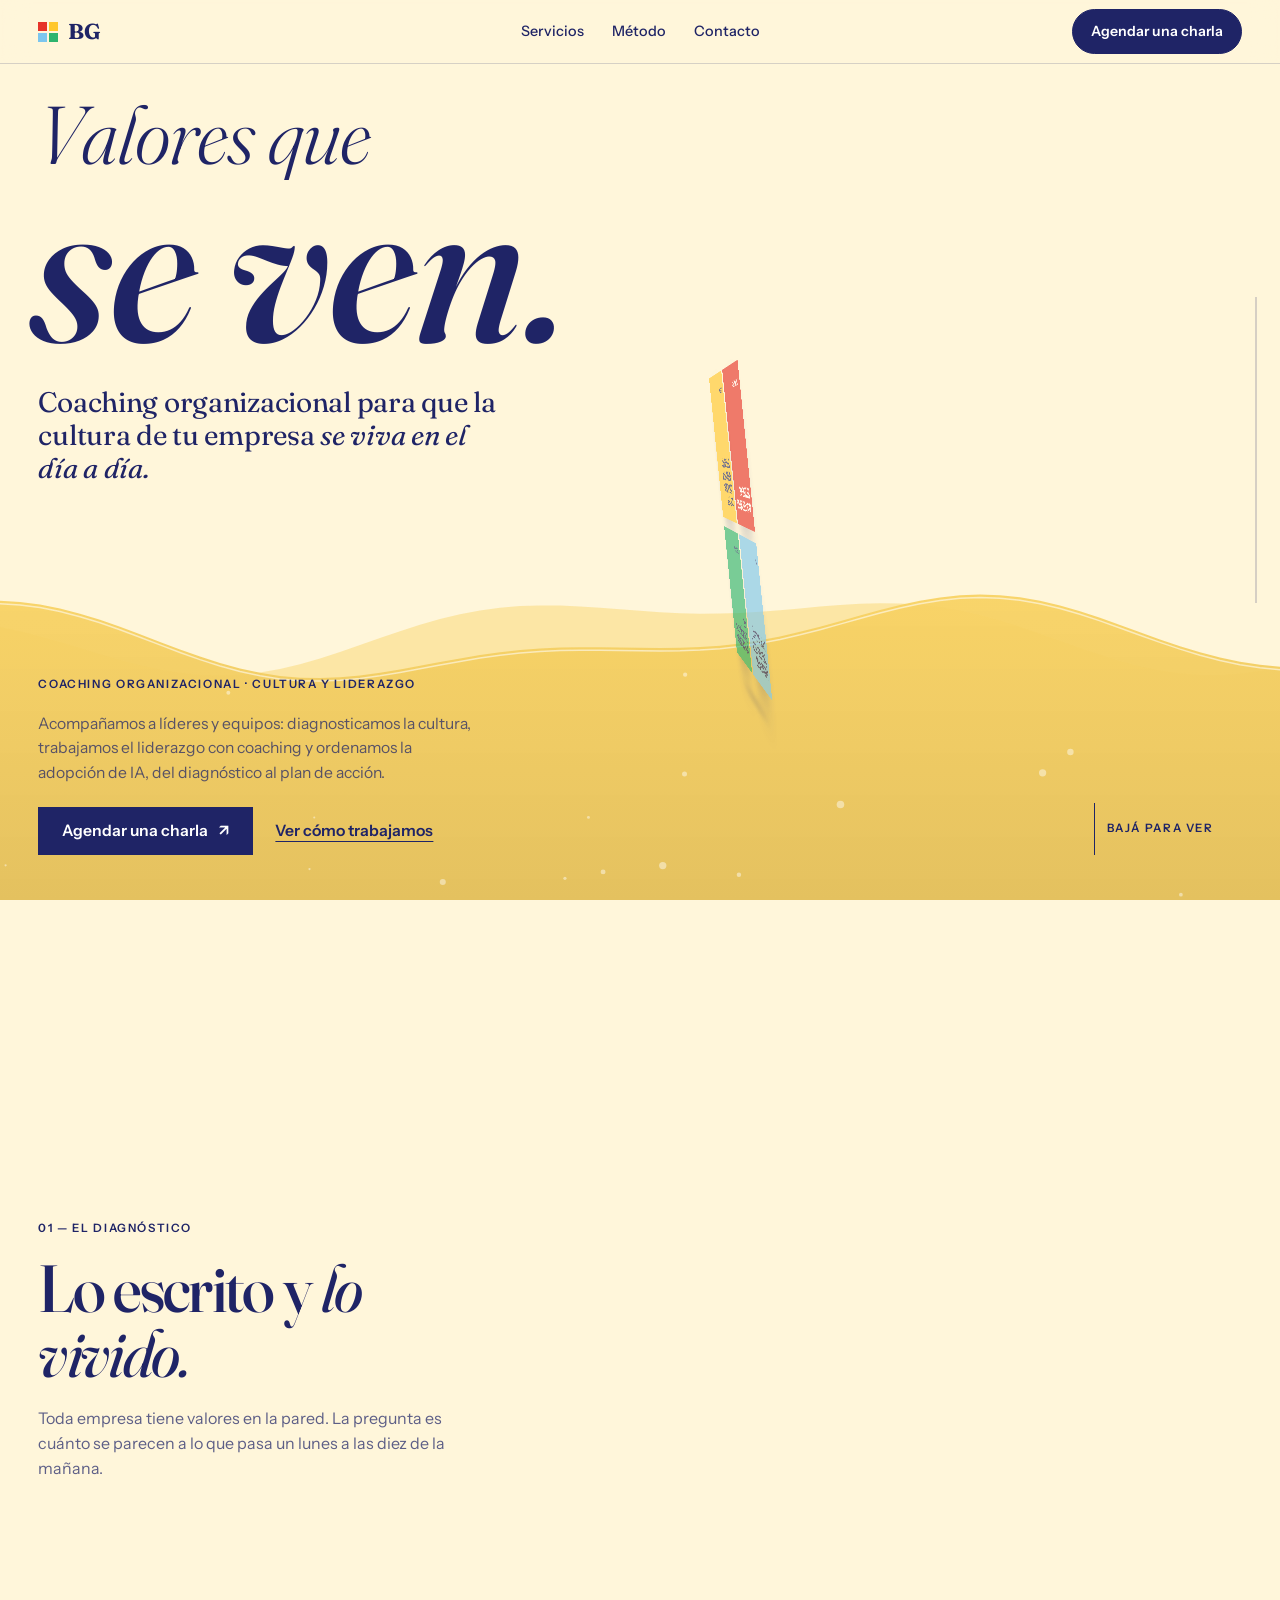
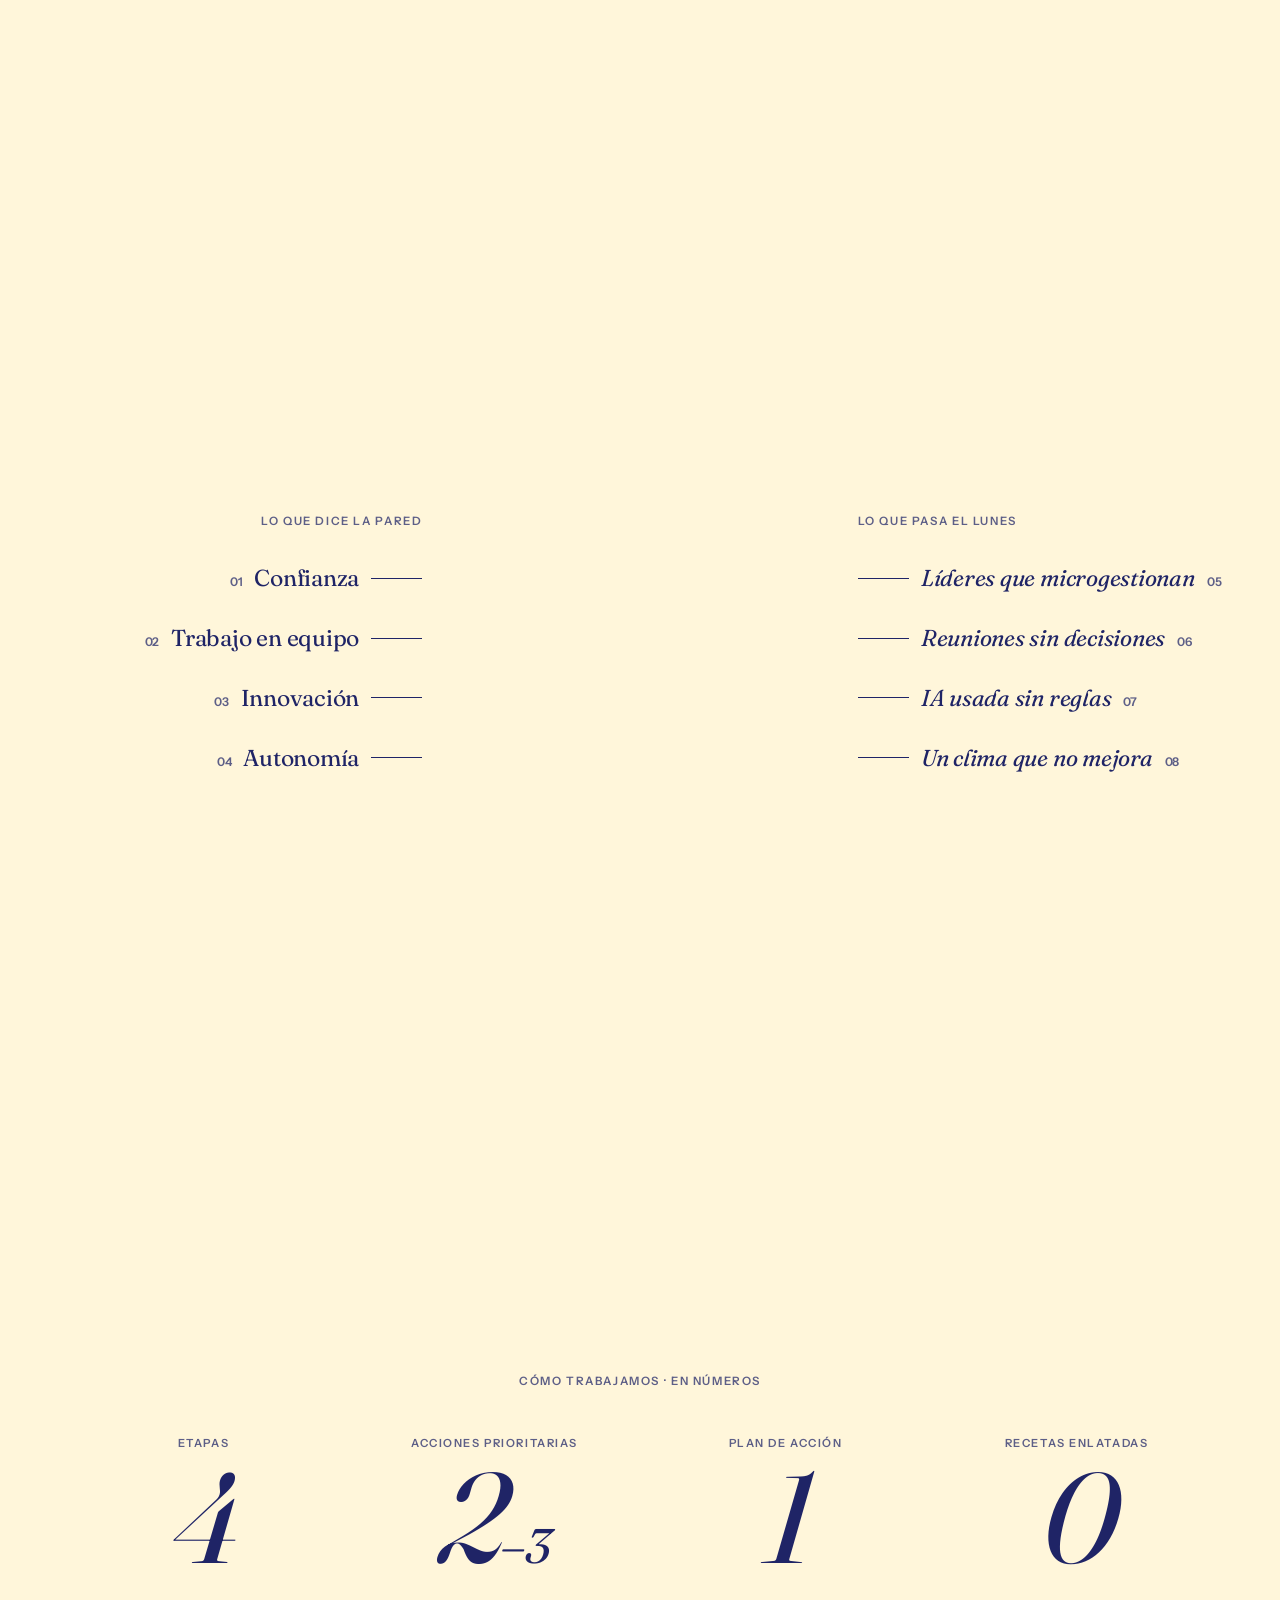
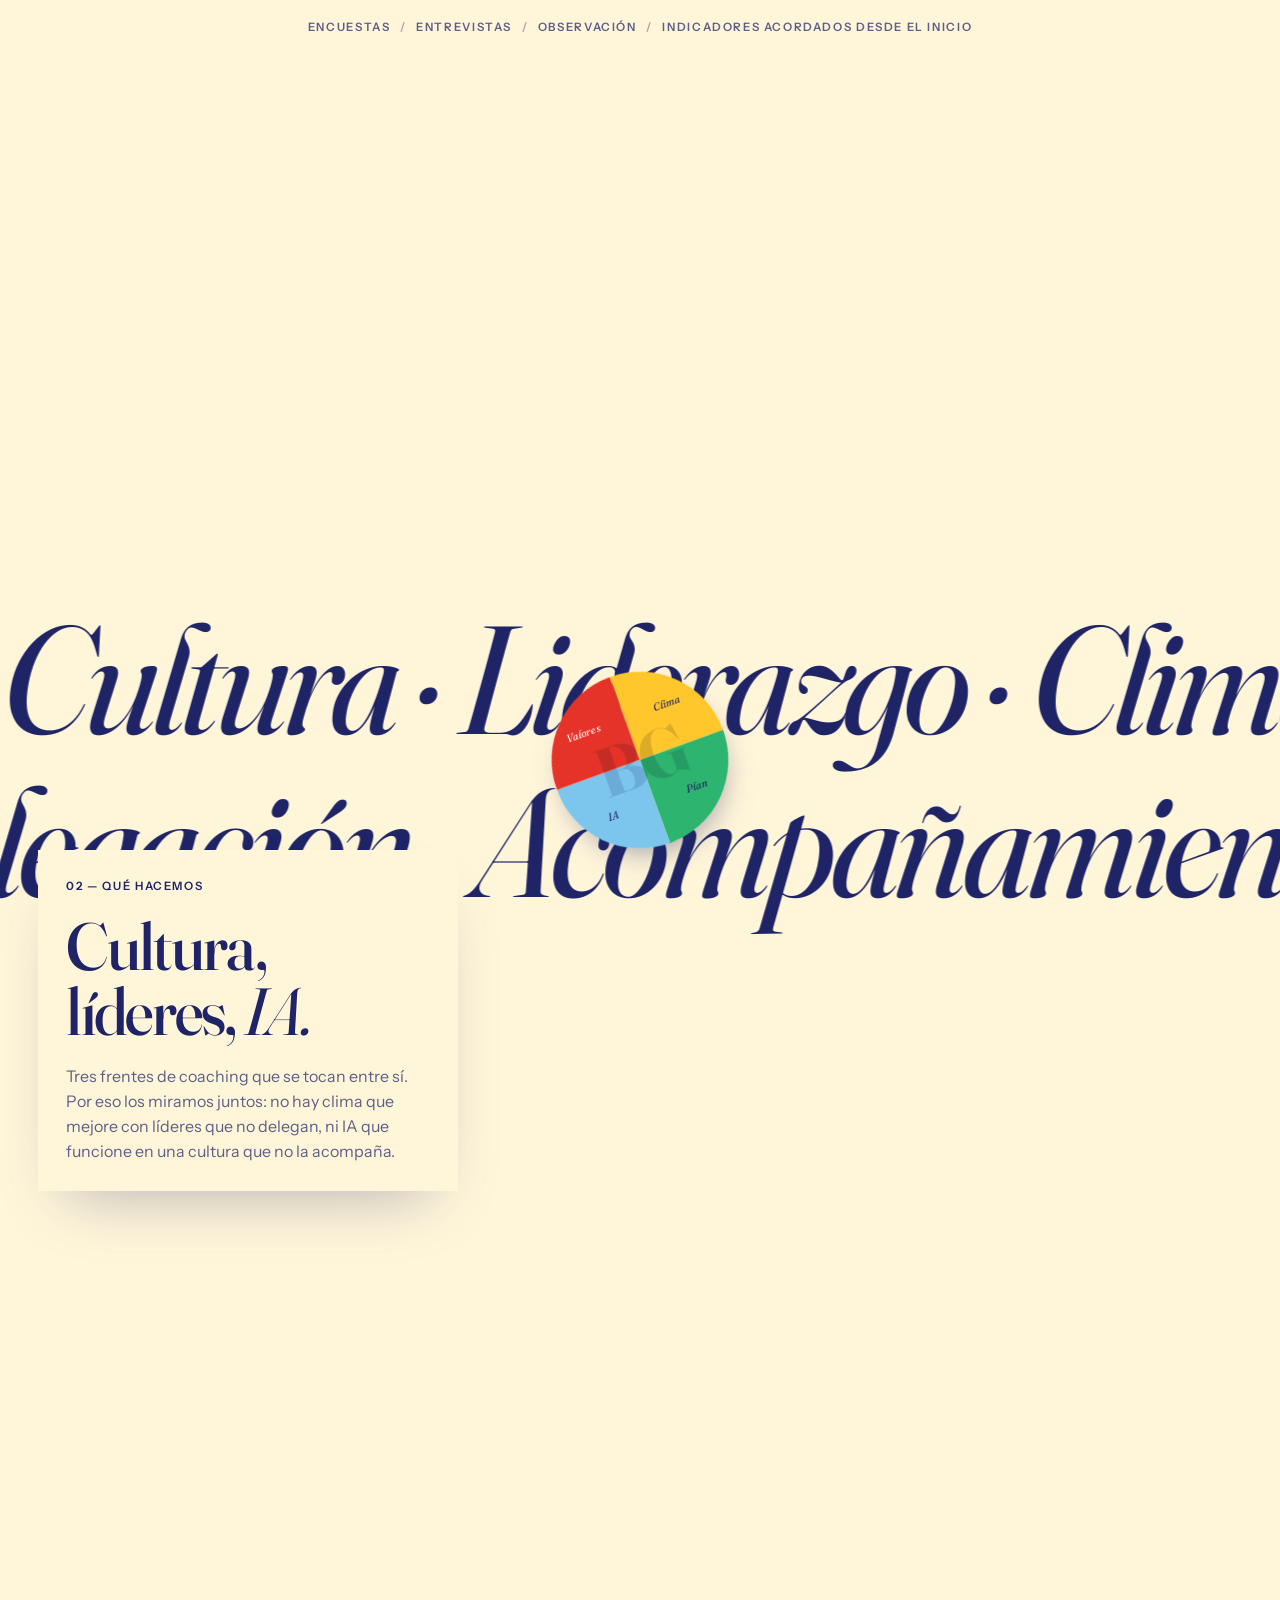
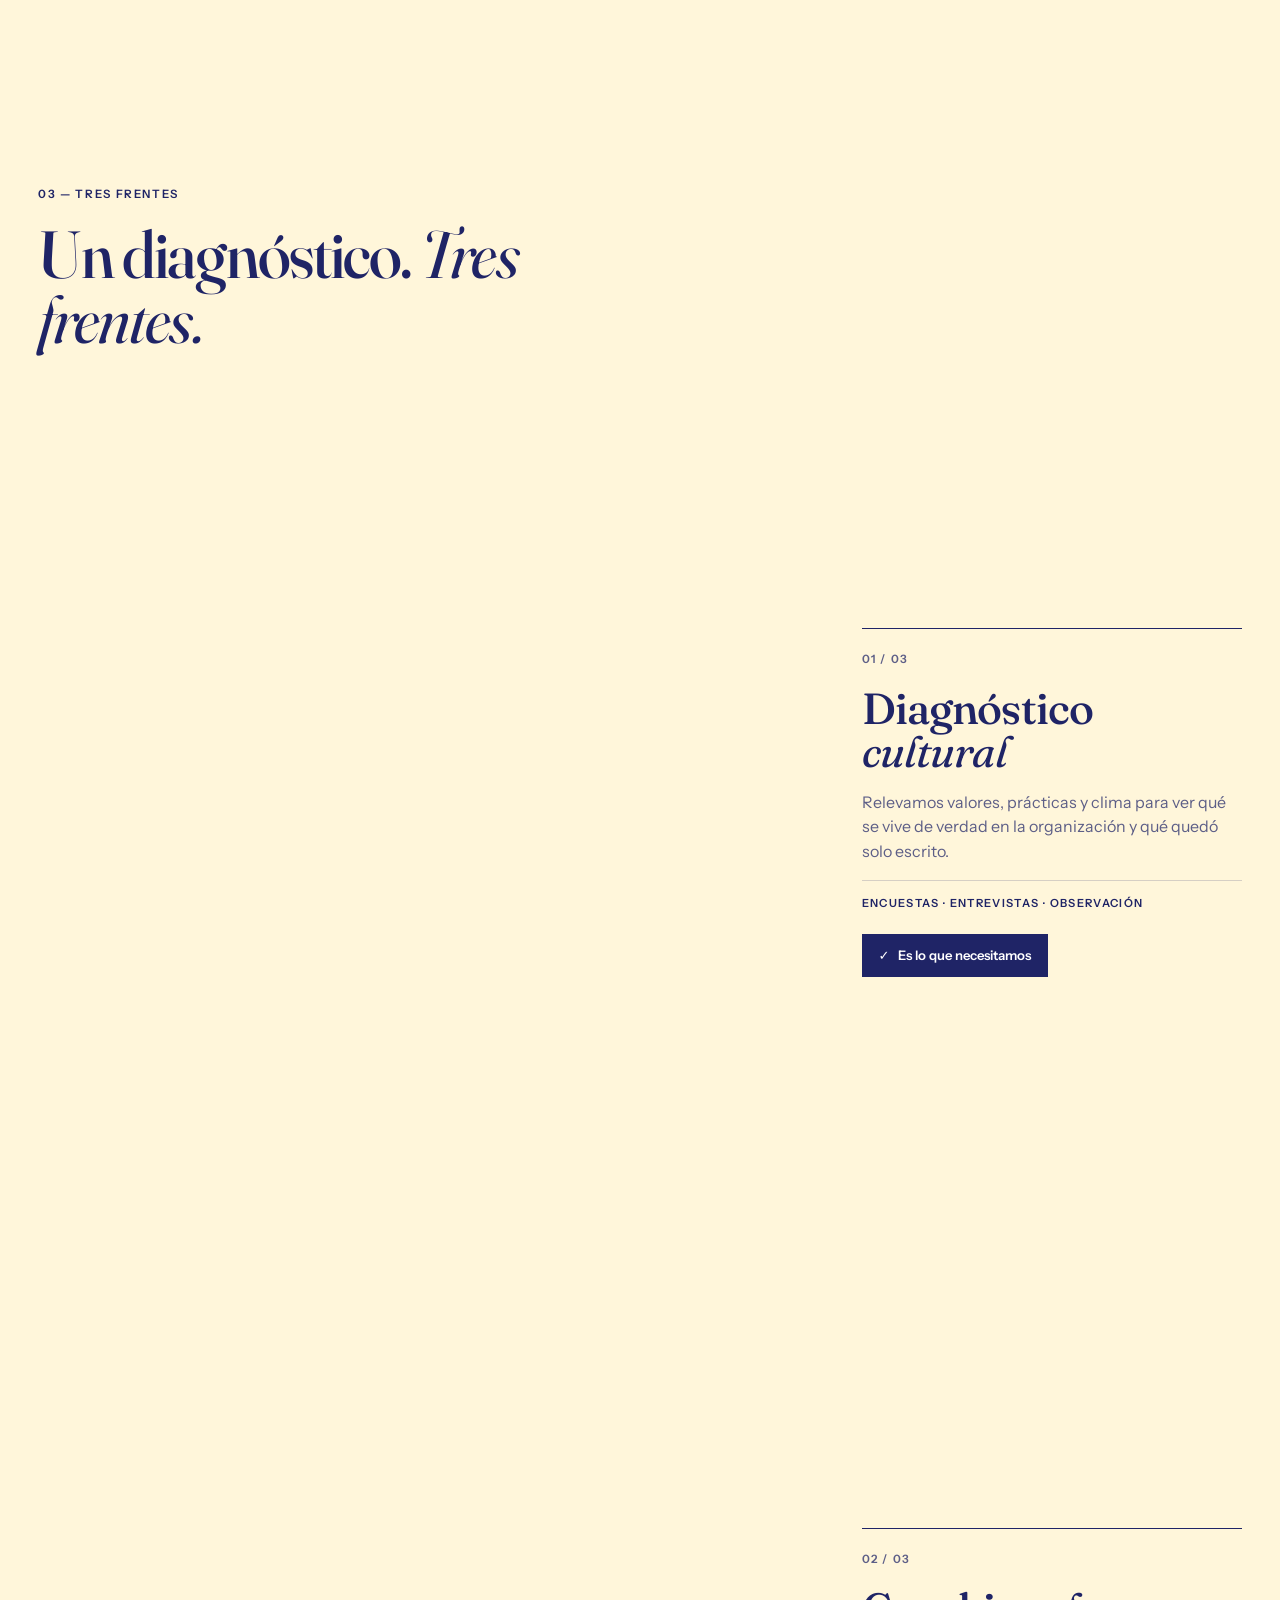
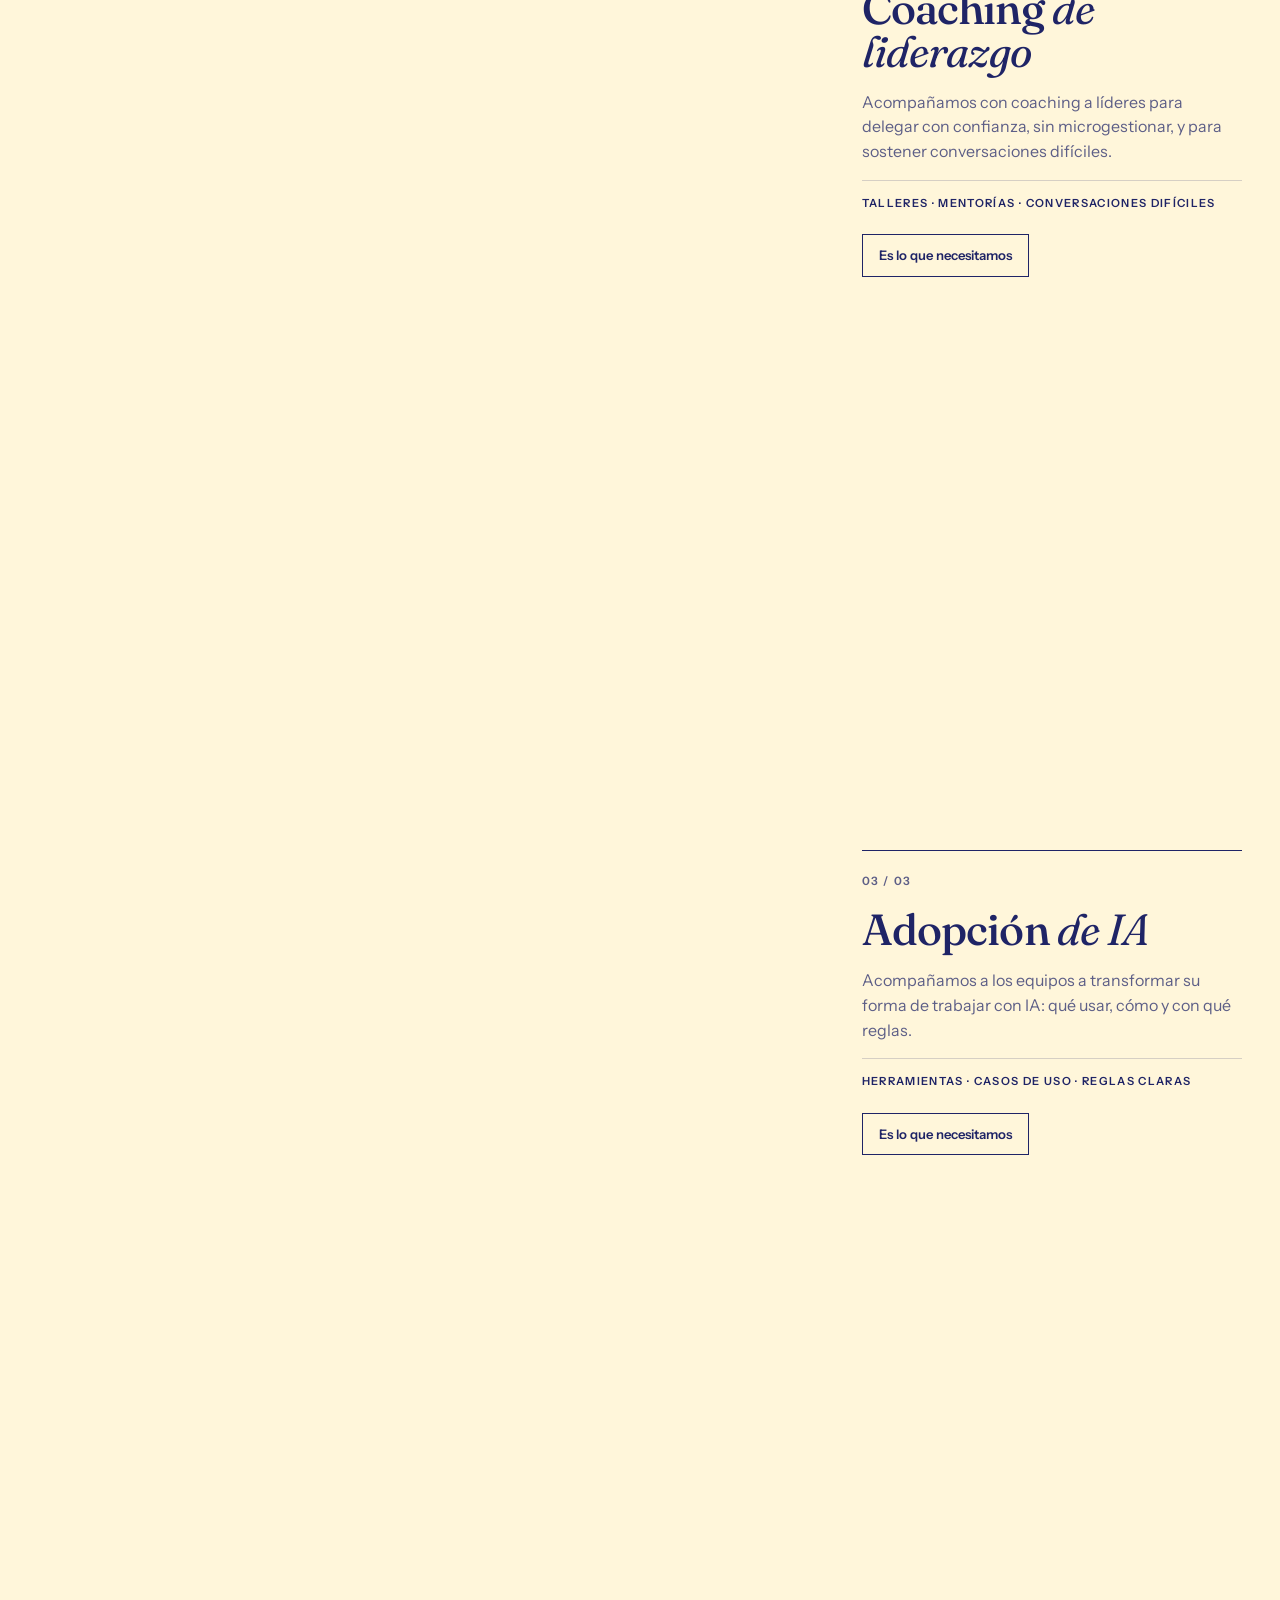
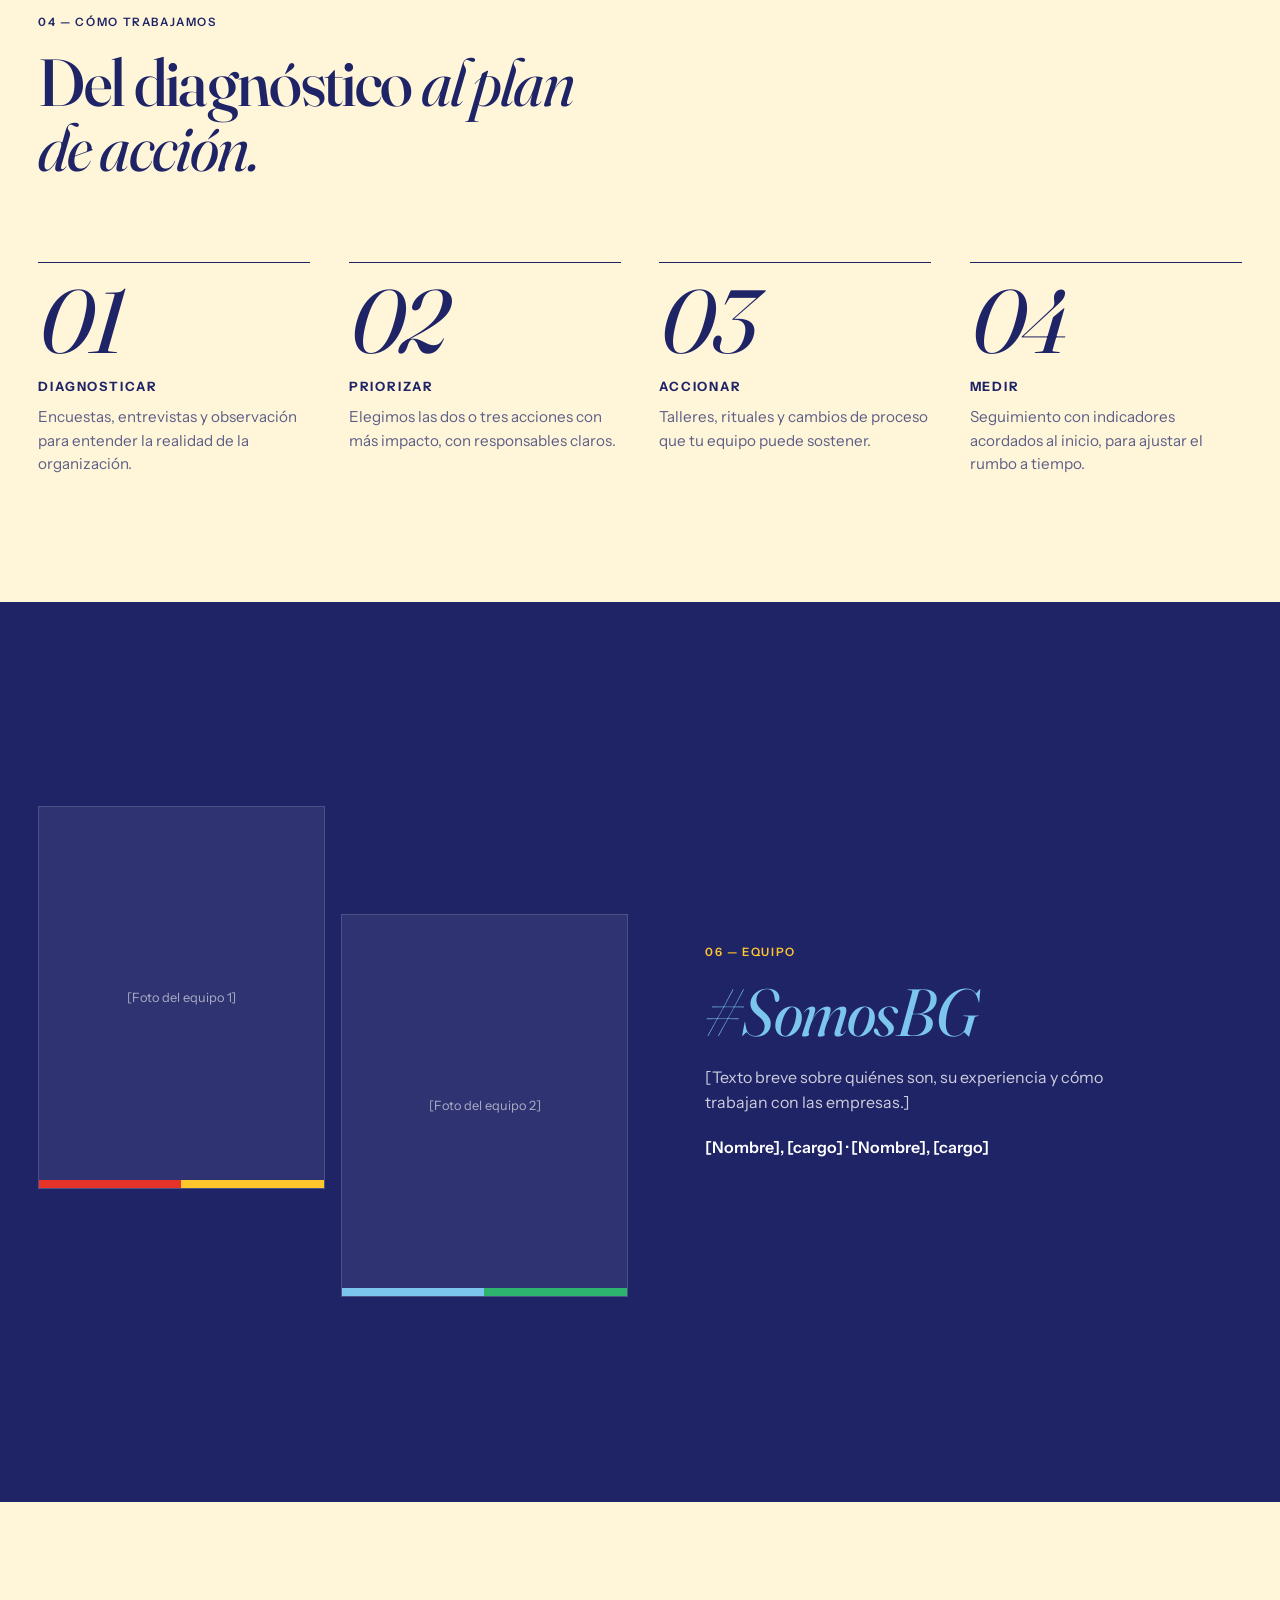
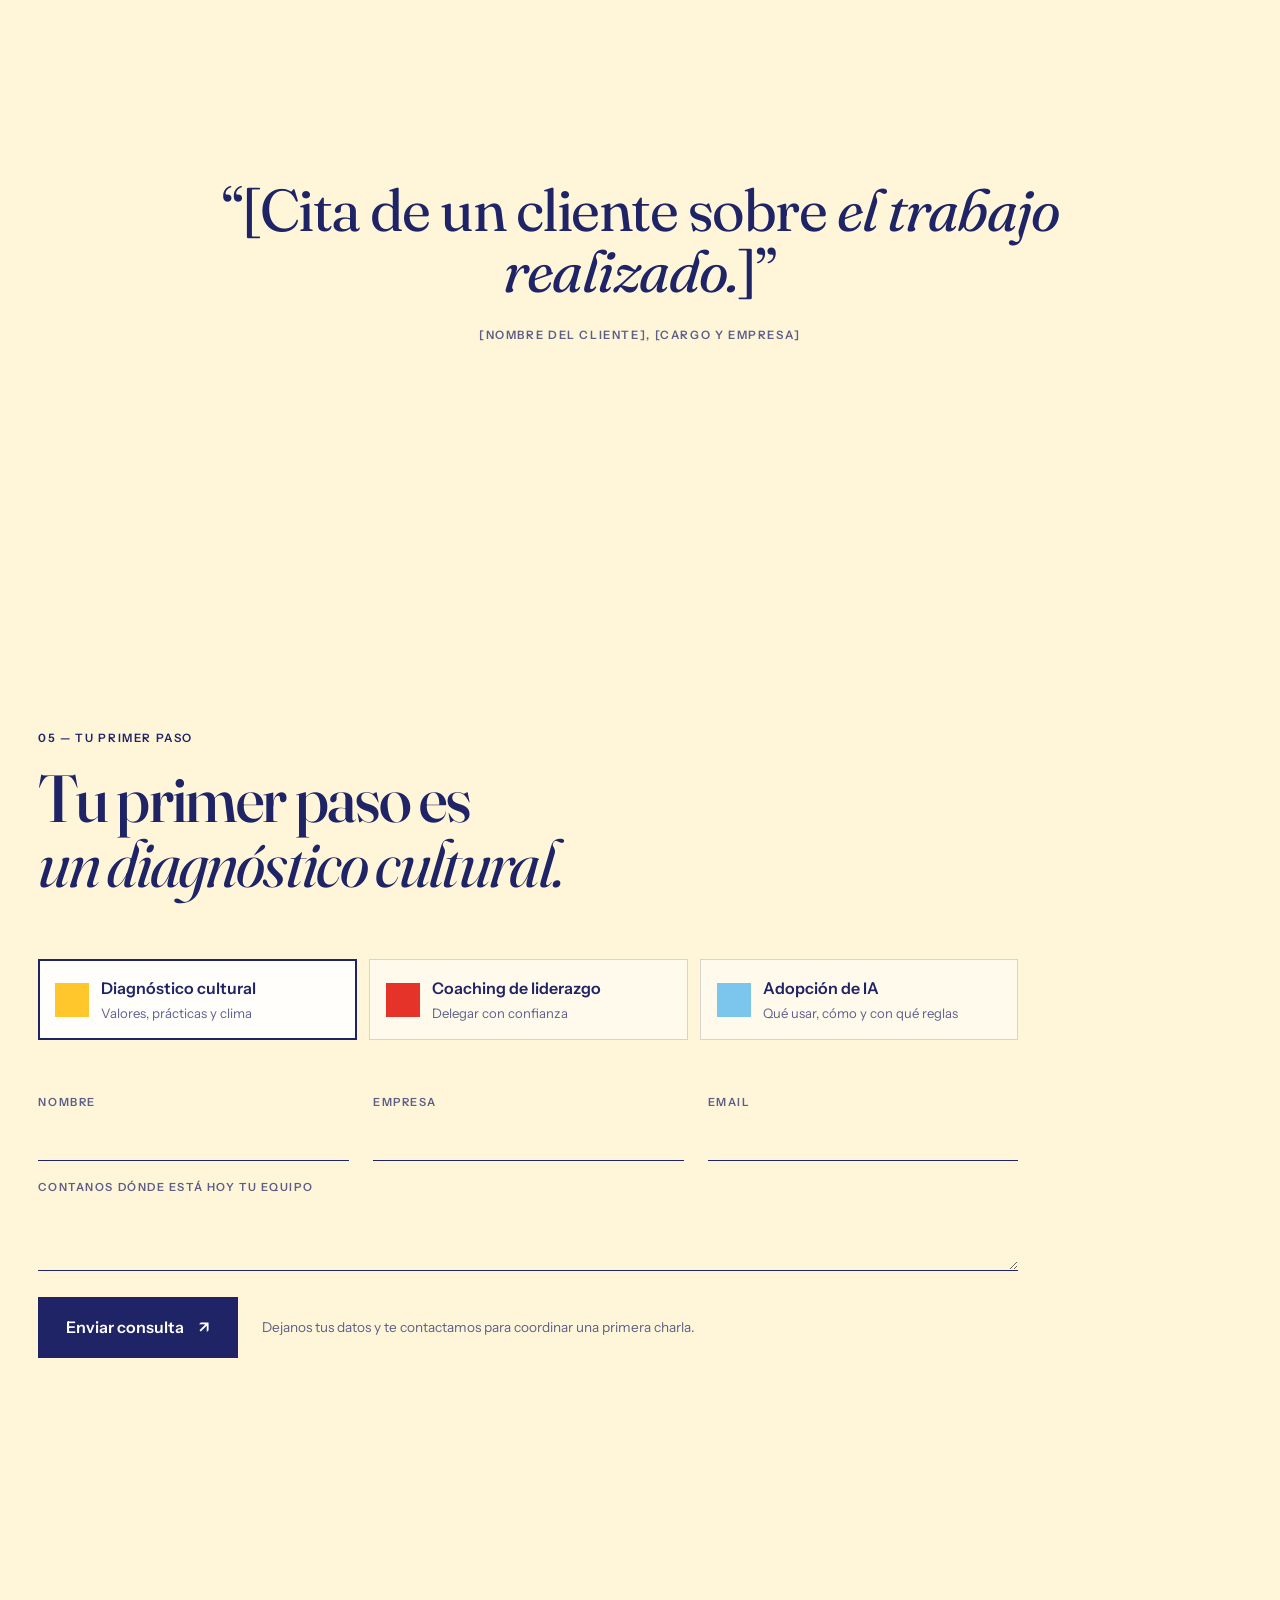
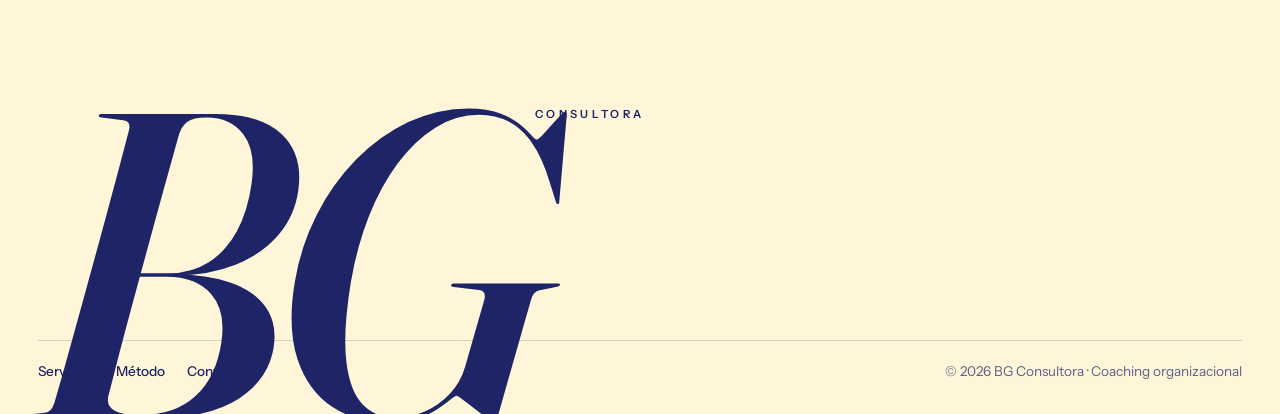
==== commit cc741b23: "Aplicar mejoras de la auditoría UX: contacto real, coaching en portada y navegación - Formulario con" ====
--- a/index.html
+++ b/index.html
@@ -3,8 +3,12 @@
 <head>
   <meta charset="utf-8">
   <meta name="viewport" content="width=device-width, initial-scale=1, viewport-fit=cover">
-  <title>BG Consultora · Valores que se ven</title>
-  <meta name="description" content="Consultora en cultura y liderazgo. Diagnosticamos tu cultura, ordenamos el liderazgo y acompañamos la adopción de IA, del diagnóstico al plan de acción.">
+  <title>BG Consultora · Coaching organizacional y cultura</title>
+  <meta name="description" content="Coaching organizacional para que la cultura de tu empresa se viva en el día a día. Diagnóstico cultural, coaching de liderazgo y adopción de IA, del diagnóstico al plan de acción.">
+  <meta property="og:type" content="website">
+  <meta property="og:title" content="BG Consultora · Coaching organizacional">
+  <meta property="og:description" content="Coaching organizacional para que la cultura de tu empresa se viva en el día a día.">
+  <meta property="og:locale" content="es_AR">
   <meta name="theme-color" content="#FFF6DA">
   <link rel="icon" href="data:image/svg+xml,%3Csvg xmlns='http://www.w3.org/2000/svg' viewBox='0 0 32 32'%3E%3Crect x='2' y='2' width='13' height='13' fill='%23e63329'/%3E%3Crect x='17' y='2' width='13' height='13' fill='%23ffc72c'/%3E%3Crect x='2' y='17' width='13' height='13' fill='%237cc6ee'/%3E%3Crect x='17' y='17' width='13' height='13' fill='%232db46e'/%3E%3C/svg%3E">
   <link rel="preconnect" href="https://fonts.googleapis.com">
@@ -16,7 +20,8 @@
   <script src="assets/vendor/lenis.min.js" defer></script>
   <script src="main.js" defer></script>
 </head>
-<body>
+<!-- WhatsApp: completar data-whatsapp con el número en formato internacional, sin espacios ni "+". Ej: 5492494000000 -->
+<body data-whatsapp="">
   <a class="skip" href="#contacto">Ir al contacto</a>
 
   <!-- capa 0 · el líquido -->
@@ -35,13 +40,15 @@
       <span class="brand__name">BG</span>
     </a>
 
-    <div class="nav__worlds" role="radiogroup" aria-label="Elegí un frente">
-      <button type="button" role="radio" class="swatch" data-world="cultura" aria-checked="true"><span class="swatch__dot"></span><span class="swatch__name">Cultura</span></button>
-      <button type="button" role="radio" class="swatch" data-world="liderazgo" aria-checked="false" tabindex="-1"><span class="swatch__dot"></span><span class="swatch__name">Liderazgo</span></button>
-      <button type="button" role="radio" class="swatch" data-world="ia" aria-checked="false" tabindex="-1"><span class="swatch__dot"></span><span class="swatch__name">IA</span></button>
-    </div>
-
-    <a class="nav__cta" href="#contacto">Pedir diagnóstico</a>
+    <nav class="nav__menu" id="menu" aria-label="Principal">
+      <a href="#servicios">Servicios</a>
+      <a href="#metodo">Método</a>
+      <a href="#contacto">Contacto</a>
+      <a class="nav__menu-cta" href="#contacto">Agendar una charla</a>
+    </nav>
+
+    <a class="nav__cta" href="#contacto">Agendar una charla</a>
+    <button type="button" class="nav__toggle" id="menuToggle" aria-expanded="false" aria-controls="menu" aria-label="Abrir menú"><span></span><span></span></button>
   </header>
 
   <!-- indicador de avance -->
@@ -68,9 +75,14 @@
         <span class="hero__line hero__line--1" data-split>Valores que</span>
         <span class="hero__line hero__line--2" data-split>se ven.</span>
       </h1>
+      <p class="hero__sub">Coaching organizacional para que la cultura de tu empresa <em>se viva en el día a día.</em></p>
       <div class="hero__meta">
-        <p class="eyebrow">Consultora en cultura y liderazgo<br>Diagnóstico · Liderazgo · IA aplicada</p>
-        <p class="hero__lede">Los valores de tu empresa tienen que verse en la práctica. Diagnosticamos tu cultura, ordenamos el liderazgo y acompañamos la adopción de IA, del diagnóstico al plan de acción.</p>
+        <p class="eyebrow">Coaching organizacional · Cultura y liderazgo</p>
+        <p class="hero__lede">Acompañamos a líderes y equipos: diagnosticamos la cultura, trabajamos el liderazgo con coaching y ordenamos la adopción de IA, del diagnóstico al plan de acción.</p>
+        <div class="hero__ctas">
+          <a class="btn btn--primary" href="#contacto">Agendar una charla <span aria-hidden="true">↗</span></a>
+          <a class="btn btn--link" href="#metodo">Ver cómo trabajamos</a>
+        </div>
       </div>
       <p class="hero__cue" aria-hidden="true"><span class="hero__cue-line"></span>Bajá para ver</p>
     </section>
@@ -137,7 +149,7 @@
       <div class="words__copy">
         <p class="eyebrow">02 — Qué hacemos</p>
         <h2 class="h2" id="wordsTitle">Cultura, líderes, <em>IA.</em></h2>
-        <p class="body">Tres frentes que se tocan entre sí. Por eso los miramos juntos: no hay clima que mejore con líderes que no delegan, ni IA que funcione en una cultura que no la acompaña.</p>
+        <p class="body">Tres frentes de coaching que se tocan entre sí. Por eso los miramos juntos: no hay clima que mejore con líderes que no delegan, ni IA que funcione en una cultura que no la acompaña.</p>
       </div>
     </section>
 
@@ -163,8 +175,8 @@
           <p class="beat__word beat__word--liderazgo" aria-hidden="true">Liderazgo</p>
           <div class="beat__card">
             <p class="beat__index">02 / 03</p>
-            <h3 class="beat__name">Liderazgo <em>y delegación</em></h3>
-            <p class="beat__text">Entrenamos a líderes para delegar con confianza, sin microgestionar, y para sostener conversaciones difíciles.</p>
+            <h3 class="beat__name">Coaching <em>de liderazgo</em></h3>
+            <p class="beat__text">Acompañamos con coaching a líderes para delegar con confianza, sin microgestionar, y para sostener conversaciones difíciles.</p>
             <p class="beat__notes">Talleres · Mentorías · Conversaciones difíciles</p>
             <button type="button" class="choose" data-choose="liderazgo" aria-pressed="false"><span>Es lo que necesitamos</span></button>
           </div>
@@ -194,8 +206,8 @@
       </ol>
     </section>
 
-    <!-- 5 · CASOS -->
-    <section class="scene cases" id="casos" data-level="0.1" aria-labelledby="casesTitle">
+    <!-- 5 · CASOS — oculto hasta tener casos reales: quitar el atributo hidden para mostrarlo -->
+    <section class="scene cases" id="casos" hidden data-level="0.1" aria-labelledby="casesTitle">
       <p class="eyebrow">05 — Casos</p>
       <h2 class="h2" id="casesTitle">Resultados que <em>se pueden medir.</em></h2>
       <div class="cases__list">
@@ -220,8 +232,8 @@
       </div>
     </section>
 
-    <!-- 6 · EQUIPO -->
-    <section class="scene team" id="equipo" data-level="0" aria-labelledby="teamTitle">
+    <!-- 6 · EQUIPO — oculto hasta tener fotos y textos reales: quitar hidden para mostrarlo -->
+    <section class="scene team" id="equipo" hidden data-level="0" aria-labelledby="teamTitle">
       <div class="team__photos">
         <figure class="photo photo--1"><span>[Foto del equipo 1]</span></figure>
         <figure class="photo photo--2"><span>[Foto del equipo 2]</span></figure>
@@ -234,8 +246,8 @@
       </div>
     </section>
 
-    <!-- 7 · CITA -->
-    <section class="scene quote" id="cita" data-level="0.12">
+    <!-- 7 · CITA — oculta hasta tener un testimonio real: quitar hidden para mostrarla -->
+    <section class="scene quote" id="cita" hidden data-level="0.12">
       <blockquote class="rv">
         <p>“[Cita de un cliente sobre <em>el trabajo realizado.</em>]”</p>
         <cite>[Nombre del cliente], [cargo y empresa]</cite>
@@ -245,7 +257,7 @@
     <!-- 8 · TU PRIMER PASO -->
     <section class="scene pick" id="contacto" data-level="0.22" aria-labelledby="pickTitle">
       <div class="pick__head">
-        <p class="eyebrow">07 — Tu primer paso</p>
+        <p class="eyebrow">05 — Tu primer paso</p>
         <h2 class="h2" id="pickTitle">Tu primer paso es
           <span class="pick__name">
             <span class="w" data-w="cultura">un diagnóstico cultural.</span>
@@ -257,12 +269,14 @@
 
       <div class="pick__options" role="radiogroup" aria-label="Elegí por dónde empezar">
         <button type="button" role="radio" class="option" data-world="cultura" aria-checked="true"><span class="option__chip"></span><span class="option__name">Diagnóstico cultural</span><span class="option__note">Valores, prácticas y clima</span></button>
-        <button type="button" role="radio" class="option" data-world="liderazgo" aria-checked="false" tabindex="-1"><span class="option__chip"></span><span class="option__name">Liderazgo y delegación</span><span class="option__note">Delegar con confianza</span></button>
+        <button type="button" role="radio" class="option" data-world="liderazgo" aria-checked="false" tabindex="-1"><span class="option__chip"></span><span class="option__name">Coaching de liderazgo</span><span class="option__note">Delegar con confianza</span></button>
         <button type="button" role="radio" class="option" data-world="ia" aria-checked="false" tabindex="-1"><span class="option__chip"></span><span class="option__name">Adopción de IA</span><span class="option__note">Qué usar, cómo y con qué reglas</span></button>
       </div>
 
-      <form class="form" id="form" novalidate>
+      <form class="form" id="form" name="contacto" method="POST" action="/" data-netlify="true" netlify-honeypot="empresa-web" novalidate>
+        <input type="hidden" name="form-name" value="contacto">
         <input type="hidden" name="frente" id="frente" value="cultura">
+        <p class="sr-only" aria-hidden="true"><label>No completar <input name="empresa-web" tabindex="-1" autocomplete="off"></label></p>
         <label class="field"><span>Nombre</span><input name="nombre" required autocomplete="name"></label>
         <label class="field"><span>Empresa</span><input name="empresa" autocomplete="organization"></label>
         <label class="field"><span>Email</span><input type="email" name="email" required autocomplete="email"></label>
@@ -270,10 +284,11 @@
         <div class="form__action">
           <button class="cta" type="submit">
             <span class="cta__fill" aria-hidden="true"></span>
-            <span class="cta__label">Pedir diagnóstico</span>
+            <span class="cta__label">Enviar consulta</span>
             <span class="cta__arrow" aria-hidden="true">↗</span>
           </button>
-          <p class="form__hint" id="formHint">Primera reunión sin costo. Respondemos en menos de 48 horas.</p>
+          <p class="form__hint" id="formHint" role="status" aria-live="polite">Dejanos tus datos y te contactamos para coordinar una primera charla.</p>
+          <a class="form__wa" data-wa hidden href="#">¿Preferís WhatsApp? Escribinos ↗</a>
         </div>
       </form>
     </section>
@@ -282,15 +297,22 @@
       <p class="footer__brand" aria-hidden="true">BG<span>consultora</span></p>
       <div class="footer__row">
         <nav class="footer__links" aria-label="Pie de página">
-          <a href="#servicios">Qué hacemos</a>
-          <a href="#metodo">Cómo trabajamos</a>
-          <a href="#casos">Casos</a>
-          <a href="#equipo">Equipo</a>
+          <a href="#servicios">Servicios</a>
+          <a href="#metodo">Método</a>
           <a href="#contacto">Contacto</a>
+          <a data-wa hidden href="#">WhatsApp</a>
         </nav>
-        <p class="footer__legal">© <span id="year">2026</span> BG Consultora · Cultura y liderazgo</p>
+        <p class="footer__legal">© <span id="year">2026</span> BG Consultora · Coaching organizacional</p>
       </div>
     </footer>
   </main>
+
+  <a class="wa" id="waFloat" data-wa hidden href="#" target="_blank" rel="noopener" aria-label="Escribinos por WhatsApp">
+    <svg viewBox="0 0 32 32" width="26" height="26" aria-hidden="true"><path fill="currentColor" d="M16 3a13 13 0 0 0-11.2 19.6L3 29l6.6-1.7A13 13 0 1 0 16 3Zm0 23.7c-2 0-3.9-.5-5.6-1.5l-.4-.2-3.9 1 1-3.8-.3-.4A10.7 10.7 0 1 1 16 26.7Zm5.9-8c-.3-.2-1.9-.9-2.2-1-.3-.1-.5-.2-.7.2l-1 1.2c-.2.2-.4.2-.7.1-.3-.2-1.4-.5-2.6-1.6-1-.9-1.6-1.9-1.8-2.2-.2-.3 0-.5.1-.7l.5-.6.3-.5c.1-.2 0-.4 0-.5l-1-2.4c-.3-.6-.5-.5-.7-.5h-.6c-.2 0-.5.1-.8.4-.3.3-1 1-1 2.5s1.1 2.9 1.2 3.1c.2.2 2.1 3.2 5.1 4.5 2.5 1 3 .8 3.6.8.5-.1 1.8-.7 2-1.4.2-.7.2-1.3.2-1.4-.1-.1-.3-.2-.6-.4Z"/></svg>
+  </a>
+
+  <div class="mbar" id="mbar">
+    <a class="mbar__cta" href="#contacto">Agendar una charla</a>
+  </div>
 </body>
 </html>
--- a/styles.css
+++ b/styles.css
@@ -132,18 +132,20 @@
 .brand__mark i:nth-child(4) { background: var(--green); }
 .brand__name { font-family: var(--serif); font-weight: 700; font-size: 1.35rem; letter-spacing: -.02em; }
 
-.nav__worlds { display: flex; gap: 6px; }
-.swatch { display: inline-flex; align-items: center; gap: 8px; padding: 8px 12px; font-size: .82rem; font-weight: 500; border-radius: 999px; transition: background-color .3s; }
-.swatch:hover { background: rgba(31, 36, 102, .06); }
-.swatch__dot { width: 12px; height: 12px; border-radius: 50%; box-shadow: inset 0 0 0 1px rgba(31, 36, 102, .15); transition: transform .3s var(--ease); }
-.swatch[data-world="cultura"] .swatch__dot { background: var(--yellow); }
-.swatch[data-world="liderazgo"] .swatch__dot { background: var(--red); }
-.swatch[data-world="ia"] .swatch__dot { background: var(--sky); }
-.swatch[aria-checked="true"] .swatch__dot { transform: scale(1.35); box-shadow: 0 0 0 3px var(--bg), 0 0 0 4px var(--ink); }
-.swatch[aria-checked="true"] .swatch__name { text-decoration: underline; text-underline-offset: 4px; text-decoration-thickness: 1px; }
-
-.nav__cta { justify-self: end; font-size: .82rem; font-weight: 600; padding: 9px 16px; border: 1px solid var(--ink); border-radius: 999px; transition: background-color .3s, color .3s; }
-.nav__cta:hover { background: var(--ink); color: #fff; }
+.nav__menu { display: flex; align-items: center; gap: 28px; }
+.nav__menu a { font-size: .9rem; font-weight: 500; position: relative; padding: 10px 0; }
+.nav__menu a::after { content: ""; position: absolute; left: 0; right: 0; bottom: 4px; height: 1px; background: var(--ink); transform: scaleX(0); transform-origin: left; transition: transform .3s var(--ease); }
+.nav__menu a:hover::after { transform: scaleX(1); }
+.nav__menu .nav__menu-cta { display: none; }
+.nav__toggle { display: none; position: relative; width: 44px; height: 44px; justify-self: end; }
+.nav__toggle span { position: absolute; left: 11px; right: 11px; height: 2px; background: var(--ink); transition: transform .3s var(--ease), top .3s var(--ease); }
+.nav__toggle span:first-child { top: 17px; }
+.nav__toggle span:last-child { top: 25px; }
+.nav__toggle[aria-expanded="true"] span:first-child { top: 21px; transform: rotate(45deg); }
+.nav__toggle[aria-expanded="true"] span:last-child { top: 21px; transform: rotate(-45deg); }
+
+.nav__cta { justify-self: end; font-size: .88rem; font-weight: 600; padding: 11px 18px; background: var(--navy); color: #fff; border: 1px solid var(--ink); border-radius: 999px; transition: background-color .3s, color .3s; }
+.nav__cta:hover { background: #2b3290; }
 
 /* ============================================================
    escenas
@@ -157,7 +159,15 @@
 .hero__line { display: block; }
 .hero__line--1 { font-size: clamp(2.8rem, 6.4vw, 6.4rem); font-weight: 300; }
 .hero__line--2 { font-size: clamp(5.2rem, 17vw, 17rem); font-weight: 500; margin-left: -.04em; }
-.hero__meta { margin-top: auto; max-width: 400px; }
+.hero__sub { margin-top: 3vh; max-width: 26ch; font-family: var(--serif); font-weight: 400; font-size: clamp(1.35rem, 2.2vw, 2rem); line-height: 1.18; letter-spacing: -.01em; }
+.hero__sub em { color: var(--accent); transition: color .9s var(--ease); }
+.hero__meta { margin-top: auto; padding-top: 4vh; max-width: 440px; }
+.hero__ctas { display: flex; flex-wrap: wrap; align-items: center; gap: 12px 22px; margin-top: 22px; }
+.btn { display: inline-flex; align-items: center; gap: 10px; min-height: 48px; font-weight: 600; font-size: .98rem; }
+.btn--primary { padding: 0 24px; background: var(--navy); color: #fff; transition: background-color .3s, transform .3s var(--ease); }
+.btn--primary:hover { background: #2b3290; transform: translateY(-2px); }
+.btn--link { text-decoration: underline; text-underline-offset: 5px; text-decoration-thickness: 1px; }
+.btn--link:hover { text-decoration-thickness: 2px; }
 .hero__lede { color: var(--ink-soft); font-size: .98rem; }
 .hero__cue { position: absolute; right: calc(var(--pad) + 28px); bottom: 5vh; display: flex; align-items: center; gap: 12px; font-size: .72rem; font-weight: 600; letter-spacing: .14em; text-transform: uppercase; }
 .hero__cue-line { width: 1px; height: 52px; background: var(--ink); transform-origin: top; animation: cue 2.2s var(--ease) infinite; }
@@ -175,7 +185,7 @@
 .specs .label { margin-bottom: 18px; }
 .spec { display: flex; align-items: baseline; gap: 12px; padding: 12px 0; font-family: var(--serif); font-size: clamp(1.15rem, 1.8vw, 1.6rem); font-weight: 400; letter-spacing: -.01em; }
 .specs--l .spec { justify-content: flex-end; }
-.spec__no { font-family: var(--sans); font-size: .7rem; font-weight: 600; color: var(--ink-faint); }
+.spec__no { font-family: var(--sans); font-size: .75rem; font-weight: 600; color: var(--ink-soft); }
 .spec__line { flex: 0 0 clamp(24px, 4vw, 70px); height: 1px; background: var(--ink); align-self: center; transform: scaleX(0); transition: transform 1s var(--ease) .2s; }
 .specs--l .spec__line { transform-origin: left; }
 .specs--r .spec__line { transform-origin: right; }
@@ -192,7 +202,7 @@
 .facts i { font-style: normal; color: var(--ink-faint); margin: 0 6px; }
 
 /* --- palabras + apertura --- */
-.words { min-height: 200vh; padding-top: 0; }
+.words { min-height: 150vh; padding-top: 0; }
 .words__pin { position: sticky; top: 0; height: 100vh; height: 100svh; overflow: hidden; margin: 0 calc(var(--pad) * -1); }
 .marquee { position: absolute; inset: 0; display: flex; flex-direction: column; justify-content: center; gap: 1vh; }
 .marquee__row { white-space: nowrap; font-family: var(--serif); font-style: italic; font-weight: 400; font-size: clamp(4rem, 12vw, 12rem); line-height: 1; letter-spacing: -.04em; color: var(--accent); will-change: transform; transition: color .9s var(--ease); }
@@ -243,7 +253,7 @@
 .cases__list { display: grid; grid-template-columns: repeat(3, minmax(0, 1fr)); gap: clamp(14px, 2vw, 28px); margin-top: 8vh; }
 .case { min-height: 420px; padding: 28px; display: flex; flex-direction: column; transition: transform .6s var(--ease); }
 .case:hover { transform: translateY(-8px) rotate(-.6deg); }
-.case--r { background: var(--red); color: #fff; }
+.case--r { background: #c4261d; color: #fff; }
 .case--y { background: var(--yellow); }
 .case--b { background: var(--sky); }
 .case__tag { font-size: .7rem; font-weight: 600; letter-spacing: .14em; text-transform: uppercase; }
@@ -333,7 +343,13 @@
 @media (max-width: 900px) {
   .nav { grid-template-columns: auto 1fr; }
   .nav__cta { display: none; }
-  .nav__worlds { justify-self: end; }
+  .nav__toggle { display: block; }
+  .nav__menu { position: fixed; top: var(--nav-h); left: 0; right: 0; flex-direction: column; align-items: stretch; gap: 0; padding: 8px var(--pad) 20px; background: var(--bg); border-bottom: 1px solid var(--hair); box-shadow: 0 20px 40px -20px rgba(31, 36, 102, .35); transform: translateY(-8px); opacity: 0; visibility: hidden; transition: opacity .25s, transform .25s var(--ease), visibility 0s .25s; }
+  .nav__menu.is-open { transform: none; opacity: 1; visibility: visible; transition: opacity .25s, transform .25s var(--ease); }
+  .nav__menu a { font-size: 1.1rem; padding: 14px 0; border-bottom: 1px solid var(--hair); }
+  .nav__menu a::after { display: none; }
+  .nav__menu .nav__menu-cta { display: flex; justify-content: center; margin-top: 16px; padding: 14px; background: var(--navy); color: #fff; border: 0; font-weight: 600; }
+  .hero__sub { max-width: 22ch; position: relative; z-index: 1; }
   .gauge { display: none; }
   .mark { --m: min(62vw, 340px); }
 
@@ -361,8 +377,6 @@
   .pick__options, .form { grid-template-columns: 1fr; }
 }
 @media (max-width: 560px) {
-  .swatch { padding: 8px 7px; font-size: .76rem; gap: 6px; }
-  .swatch__dot { width: 10px; height: 10px; }
   .steps, .cases__list { grid-template-columns: 1fr; }
   .case { min-height: 280px; }
   .words__copy { max-width: none; padding: 20px; }
@@ -373,3 +387,25 @@
   .rv { opacity: 1; transform: none; transition: none; }
   .hero__cue-line { animation: none; }
 }
+
+/* Oculta el sello "Powered by Netlify" que Netlify inyecta al servir el sitio */
+#nl-badge-frame, iframe[id^="nl-badge"] { display: none !important; visibility: hidden !important; }
+
+/* ---------- utilidades, WhatsApp y barra móvil ---------- */
+.sr-only { position: absolute; width: 1px; height: 1px; padding: 0; margin: -1px; overflow: hidden; clip: rect(0, 0, 0, 0); white-space: nowrap; border: 0; }
+.form__hint.is-error { color: #b3261e; font-weight: 600; }
+.form__wa { font-size: .9rem; font-weight: 600; text-decoration: underline; text-underline-offset: 4px; }
+.cta[disabled] { opacity: .6; cursor: progress; }
+
+.wa { position: fixed; right: 20px; bottom: 20px; z-index: 60; width: 56px; height: 56px; border-radius: 50%; display: grid; place-items: center; background: #1f9e55; color: #fff; box-shadow: 0 12px 30px -10px rgba(0, 0, 0, .45); transition: transform .3s var(--ease); }
+.wa:hover { transform: scale(1.06); }
+.wa[hidden] { display: none; }
+
+.mbar { display: none; }
+@media (max-width: 900px) {
+  .mbar { display: flex; position: fixed; left: 0; right: 0; bottom: 0; z-index: 55; padding: 10px var(--pad) calc(10px + env(safe-area-inset-bottom)); background: color-mix(in srgb, var(--bg) 88%, transparent); backdrop-filter: blur(12px); -webkit-backdrop-filter: blur(12px); border-top: 1px solid var(--hair); transition: transform .35s var(--ease); }
+  .mbar.is-hidden { transform: translateY(110%); }
+  .mbar__cta { flex: 1; min-height: 48px; display: flex; align-items: center; justify-content: center; background: var(--navy); color: #fff; font-weight: 600; }
+  .wa { bottom: calc(80px + env(safe-area-inset-bottom)); right: 16px; width: 52px; height: 52px; }
+  .footer { padding-bottom: 96px; }
+}
